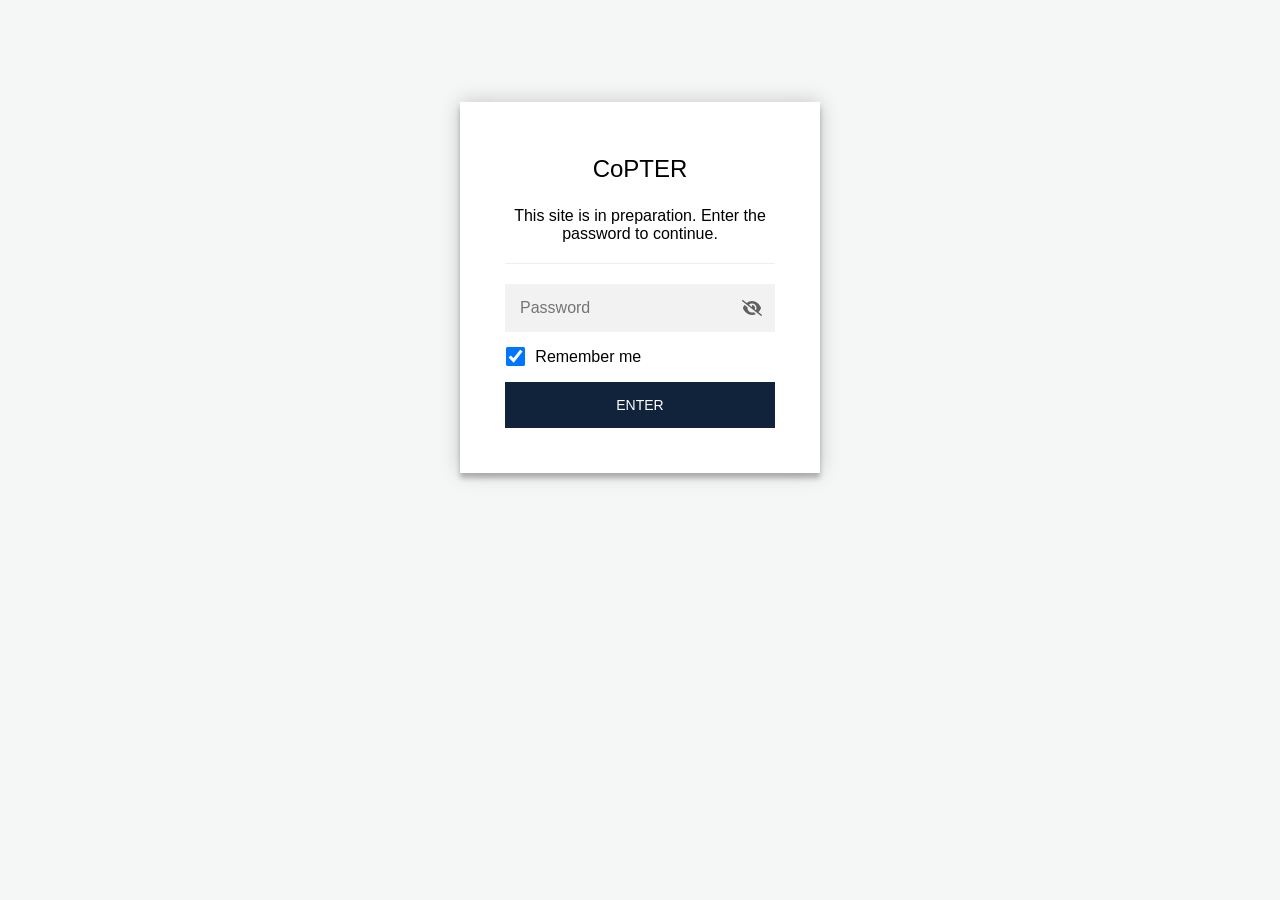
==== index.html @ 414bb89a "Publish the site CoPTER-Community/copter-site-source@cb284cc1f5ce2b8433fc381425a01245a70f9b7b" ====
<!DOCTYPE html>
<html class="staticrypt-html">
    <head>
        <meta charset="utf-8" />
        <title>CoPTER</title>
        <meta name="viewport" content="width=device-width, initial-scale=1" />

        <!-- do not cache this page -->
        <meta http-equiv="cache-control" content="max-age=0" />
        <meta http-equiv="cache-control" content="no-cache" />
        <meta http-equiv="expires" content="0" />
        <meta http-equiv="expires" content="Tue, 01 Jan 1980 1:00:00 GMT" />
        <meta http-equiv="pragma" content="no-cache" />

        <style>
            .staticrypt-hr {
                margin-top: 20px;
                margin-bottom: 20px;
                border: 0;
                border-top: 1px solid #eee;
            }

            .staticrypt-page {
                width: 360px;
                padding: 8% 0 0;
                margin: auto;
                box-sizing: border-box;
            }

            .staticrypt-form {
                position: relative;
                z-index: 1;
                background: #ffffff;
                max-width: 360px;
                margin: 0 auto 100px;
                padding: 45px;
                text-align: center;
                box-shadow: 0 0 20px 0 rgba(0, 0, 0, 0.2), 0 5px 5px 0 rgba(0, 0, 0, 0.24);
            }

            .staticrypt-form input[type="password"],
            input[type="text"] {
                background: inherit;
                border: 0;
                box-sizing: border-box; /* This ensures padding is included in the total width */
                font-size: 14px;
                outline: 0;
                padding: 15px 30px 15px 15px; /* Adjust the padding to ensure there is space for the icon */
                width: 100%;
            }

            .staticrypt-password-container {
                position: relative;
                outline: 0;
                background: #f2f2f2;
                width: 100%;
                border: 0;
                margin: 0 0 15px;
                box-sizing: border-box;
            }

            .staticrypt-toggle-password-visibility {
                cursor: pointer;
                height: 20px;
                opacity: 60%;
                padding: 13px;
                position: absolute;
                right: 0;
                top: 50%;
                transform: translateY(-50%);
                width: 20px;
            }

            .staticrypt-form .staticrypt-decrypt-button {
                text-transform: uppercase;
                outline: 0;
                background: #10233a;
                width: 100%;
                border: 0;
                padding: 15px;
                color: #ffffff;
                font-size: 14px;
                cursor: pointer;
            }

            .staticrypt-form .staticrypt-decrypt-button:hover,
            .staticrypt-form .staticrypt-decrypt-button:active,
            .staticrypt-form .staticrypt-decrypt-button:focus {
                background: #10233a;
                filter: brightness(92%);
            }

            .staticrypt-html {
                height: 100%;
            }

            .staticrypt-body {
                height: 100%;
                margin: 0;
            }

            .staticrypt-content {
                height: 100%;
                margin-bottom: 1em;
                background: #f4f7f6;
                font-family: "Arial", sans-serif;
                -webkit-font-smoothing: antialiased;
                -moz-osx-font-smoothing: grayscale;
            }

            .staticrypt-instructions {
                margin-top: -1em;
                margin-bottom: 1em;
            }

            .staticrypt-title {
                font-size: 1.5em;
            }

            label.staticrypt-remember {
                display: flex;
                align-items: center;
                margin-bottom: 1em;
            }

            .staticrypt-remember input[type="checkbox"] {
                transform: scale(1.5);
                margin-right: 1em;
            }

            .hidden {
                display: none !important;
            }

            .staticrypt-spinner-container {
                height: 100%;
                display: flex;
                align-items: center;
                justify-content: center;
            }

            .staticrypt-spinner {
                display: inline-block;
                width: 2rem;
                height: 2rem;
                vertical-align: text-bottom;
                border: 0.25em solid gray;
                border-right-color: transparent;
                border-radius: 50%;
                -webkit-animation: spinner-border 0.75s linear infinite;
                animation: spinner-border 0.75s linear infinite;
                animation-duration: 0.75s;
                animation-timing-function: linear;
                animation-delay: 0s;
                animation-iteration-count: infinite;
                animation-direction: normal;
                animation-fill-mode: none;
                animation-play-state: running;
                animation-name: spinner-border;
            }

            @keyframes spinner-border {
                100% {
                    transform: rotate(360deg);
                }
            }

            @media screen and (-webkit-min-device-pixel-ratio: 0) {
                .staticrypt-form input[type="password"],
                input[type="text"] {
                    font-size: 16px;
                }
            }
        </style>
    </head>

    <body class="staticrypt-body">
        <div id="staticrypt_loading" class="staticrypt-spinner-container">
            <div class="staticrypt-spinner"></div>
        </div>

        <div id="staticrypt_content" class="staticrypt-content hidden">
            <div class="staticrypt-page">
                <div class="staticrypt-form">
                    <div class="staticrypt-instructions">
                        <p class="staticrypt-title">CoPTER</p>
                        <p>This site is in preparation. Enter the password to continue.</p>
                    </div>

                    <hr class="staticrypt-hr" />

                    <form id="staticrypt-form" action="#" method="post">
                        <div class="staticrypt-password-container">
                            <input
                                id="staticrypt-password"
                                type="password"
                                name="password"
                                placeholder="Password"
                                autofocus
                            />

                            <img
                                class="staticrypt-toggle-password-visibility"
                                alt="Show password"
                                title="Show password"
                                src="[data-uri]"
                            />
                        </div>

                        <label id="staticrypt-remember-label" class="staticrypt-remember hidden">
                            <input id="staticrypt-remember" type="checkbox" name="remember" checked />
                            Remember me
                        </label>

                        <input type="submit" class="staticrypt-decrypt-button" value="Enter" />
                    </form>
                </div>
            </div>
        </div>

        <script>
            // these variables will be filled when generating the file - the template format is 'variable_name'
            const staticryptInitiator = ((function(){
  const exports = {};
  const cryptoEngine = ((function(){
  const exports = {};
  const { subtle } = crypto;

const IV_BITS = 16 * 8;
const HEX_BITS = 4;
const ENCRYPTION_ALGO = "AES-CBC";

/**
 * Translates between utf8 encoded hexadecimal strings
 * and Uint8Array bytes.
 */
const HexEncoder = {
    /**
     * hex string -> bytes
     * @param {string} hexString
     * @returns {Uint8Array}
     */
    parse: function (hexString) {
        if (hexString.length % 2 !== 0) throw "Invalid hexString";
        const arrayBuffer = new Uint8Array(hexString.length / 2);

        for (let i = 0; i < hexString.length; i += 2) {
            const byteValue = parseInt(hexString.substring(i, i + 2), 16);
            if (isNaN(byteValue)) {
                throw "Invalid hexString";
            }
            arrayBuffer[i / 2] = byteValue;
        }
        return arrayBuffer;
    },

    /**
     * bytes -> hex string
     * @param {Uint8Array} bytes
     * @returns {string}
     */
    stringify: function (bytes) {
        const hexBytes = [];

        for (let i = 0; i < bytes.length; ++i) {
            let byteString = bytes[i].toString(16);
            if (byteString.length < 2) {
                byteString = "0" + byteString;
            }
            hexBytes.push(byteString);
        }
        return hexBytes.join("");
    },
};

/**
 * Translates between utf8 strings and Uint8Array bytes.
 */
const UTF8Encoder = {
    parse: function (str) {
        return new TextEncoder().encode(str);
    },

    stringify: function (bytes) {
        return new TextDecoder().decode(bytes);
    },
};

/**
 * Salt and encrypt a msg with a password.
 */
async function encrypt(msg, hashedPassword) {
    // Must be 16 bytes, unpredictable, and preferably cryptographically random. However, it need not be secret.
    // https://developer.mozilla.org/en-US/docs/Web/API/SubtleCrypto/encrypt#parameters
    const iv = crypto.getRandomValues(new Uint8Array(IV_BITS / 8));

    const key = await subtle.importKey("raw", HexEncoder.parse(hashedPassword), ENCRYPTION_ALGO, false, ["encrypt"]);

    const encrypted = await subtle.encrypt(
        {
            name: ENCRYPTION_ALGO,
            iv: iv,
        },
        key,
        UTF8Encoder.parse(msg)
    );

    // iv will be 32 hex characters, we prepend it to the ciphertext for use in decryption
    return HexEncoder.stringify(iv) + HexEncoder.stringify(new Uint8Array(encrypted));
}
exports.encrypt = encrypt;

/**
 * Decrypt a salted msg using a password.
 *
 * @param {string} encryptedMsg
 * @param {string} hashedPassword
 * @returns {Promise<string>}
 */
async function decrypt(encryptedMsg, hashedPassword) {
    const ivLength = IV_BITS / HEX_BITS;
    const iv = HexEncoder.parse(encryptedMsg.substring(0, ivLength));
    const encrypted = encryptedMsg.substring(ivLength);

    const key = await subtle.importKey("raw", HexEncoder.parse(hashedPassword), ENCRYPTION_ALGO, false, ["decrypt"]);

    const outBuffer = await subtle.decrypt(
        {
            name: ENCRYPTION_ALGO,
            iv: iv,
        },
        key,
        HexEncoder.parse(encrypted)
    );

    return UTF8Encoder.stringify(new Uint8Array(outBuffer));
}
exports.decrypt = decrypt;

/**
 * Salt and hash the password so it can be stored in localStorage without opening a password reuse vulnerability.
 *
 * @param {string} password
 * @param {string} salt
 * @returns {Promise<string>}
 */
async function hashPassword(password, salt) {
    // we hash the password in multiple steps, each adding more iterations. This is because we used to allow less
    // iterations, so for backward compatibility reasons, we need to support going from that to more iterations.
    let hashedPassword = await hashLegacyRound(password, salt);

    hashedPassword = await hashSecondRound(hashedPassword, salt);

    return hashThirdRound(hashedPassword, salt);
}
exports.hashPassword = hashPassword;

/**
 * This hashes the password with 1k iterations. This is a low number, we need this function to support backwards
 * compatibility.
 *
 * @param {string} password
 * @param {string} salt
 * @returns {Promise<string>}
 */
function hashLegacyRound(password, salt) {
    return pbkdf2(password, salt, 1000, "SHA-1");
}
exports.hashLegacyRound = hashLegacyRound;

/**
 * Add a second round of iterations. This is because we used to use 1k, so for backwards compatibility with
 * remember-me/autodecrypt links, we need to support going from that to more iterations.
 *
 * @param hashedPassword
 * @param salt
 * @returns {Promise<string>}
 */
function hashSecondRound(hashedPassword, salt) {
    return pbkdf2(hashedPassword, salt, 14000, "SHA-256");
}
exports.hashSecondRound = hashSecondRound;

/**
 * Add a third round of iterations to bring total number to 600k. This is because we used to use 1k, then 15k, so for
 * backwards compatibility with remember-me/autodecrypt links, we need to support going from that to more iterations.
 *
 * @param hashedPassword
 * @param salt
 * @returns {Promise<string>}
 */
function hashThirdRound(hashedPassword, salt) {
    return pbkdf2(hashedPassword, salt, 585000, "SHA-256");
}
exports.hashThirdRound = hashThirdRound;

/**
 * Salt and hash the password so it can be stored in localStorage without opening a password reuse vulnerability.
 *
 * @param {string} password
 * @param {string} salt
 * @param {int} iterations
 * @param {string} hashAlgorithm
 * @returns {Promise<string>}
 */
async function pbkdf2(password, salt, iterations, hashAlgorithm) {
    const key = await subtle.importKey("raw", UTF8Encoder.parse(password), "PBKDF2", false, ["deriveBits"]);

    const keyBytes = await subtle.deriveBits(
        {
            name: "PBKDF2",
            hash: hashAlgorithm,
            iterations,
            salt: UTF8Encoder.parse(salt),
        },
        key,
        256
    );

    return HexEncoder.stringify(new Uint8Array(keyBytes));
}

function generateRandomSalt() {
    const bytes = crypto.getRandomValues(new Uint8Array(128 / 8));

    return HexEncoder.stringify(new Uint8Array(bytes));
}
exports.generateRandomSalt = generateRandomSalt;

async function signMessage(hashedPassword, message) {
    const key = await subtle.importKey(
        "raw",
        HexEncoder.parse(hashedPassword),
        {
            name: "HMAC",
            hash: "SHA-256",
        },
        false,
        ["sign"]
    );
    const signature = await subtle.sign("HMAC", key, UTF8Encoder.parse(message));

    return HexEncoder.stringify(new Uint8Array(signature));
}
exports.signMessage = signMessage;

function getRandomAlphanum() {
    const possibleCharacters = "abcdefghijklmnopqrstuvwxyzABCDEFGHIJKLMNOPQRSTUVWXYZ0123456789";

    let byteArray;
    let parsedInt;

    // Keep generating new random bytes until we get a value that falls
    // within a range that can be evenly divided by possibleCharacters.length
    do {
        byteArray = crypto.getRandomValues(new Uint8Array(1));
        // extract the lowest byte to get an int from 0 to 255 (probably unnecessary, since we're only generating 1 byte)
        parsedInt = byteArray[0] & 0xff;
    } while (parsedInt >= 256 - (256 % possibleCharacters.length));

    // Take the modulo of the parsed integer to get a random number between 0 and totalLength - 1
    const randomIndex = parsedInt % possibleCharacters.length;

    return possibleCharacters[randomIndex];
}

/**
 * Generate a random string of a given length.
 *
 * @param {int} length
 * @returns {string}
 */
function generateRandomString(length) {
    let randomString = "";

    for (let i = 0; i < length; i++) {
        randomString += getRandomAlphanum();
    }

    return randomString;
}
exports.generateRandomString = generateRandomString;

  return exports;
})());
const codec = ((function(){
  const exports = {};
  /**
 * Initialize the codec with the provided cryptoEngine - this return functions to encode and decode messages.
 *
 * @param cryptoEngine - the engine to use for encryption / decryption
 */
function init(cryptoEngine) {
    const exports = {};

    /**
     * Top-level function for encoding a message.
     * Includes password hashing, encryption, and signing.
     *
     * @param {string} msg
     * @param {string} password
     * @param {string} salt
     *
     * @returns {string} The encoded text
     */
    async function encode(msg, password, salt) {
        const hashedPassword = await cryptoEngine.hashPassword(password, salt);

        const encrypted = await cryptoEngine.encrypt(msg, hashedPassword);

        // we use the hashed password in the HMAC because this is effectively what will be used a password (so we can store
        // it in localStorage safely, we don't use the clear text password)
        const hmac = await cryptoEngine.signMessage(hashedPassword, encrypted);

        return hmac + encrypted;
    }
    exports.encode = encode;

    /**
     * Encode using a password that has already been hashed. This is useful to encode multiple messages in a row, that way
     * we don't need to hash the password multiple times.
     *
     * @param {string} msg
     * @param {string} hashedPassword
     *
     * @returns {string} The encoded text
     */
    async function encodeWithHashedPassword(msg, hashedPassword) {
        const encrypted = await cryptoEngine.encrypt(msg, hashedPassword);

        // we use the hashed password in the HMAC because this is effectively what will be used a password (so we can store
        // it in localStorage safely, we don't use the clear text password)
        const hmac = await cryptoEngine.signMessage(hashedPassword, encrypted);

        return hmac + encrypted;
    }
    exports.encodeWithHashedPassword = encodeWithHashedPassword;

    /**
     * Top-level function for decoding a message.
     * Includes signature check and decryption.
     *
     * @param {string} signedMsg
     * @param {string} hashedPassword
     * @param {string} salt
     * @param {int} backwardCompatibleAttempt
     * @param {string} originalPassword
     *
     * @returns {Object} {success: true, decoded: string} | {success: false, message: string}
     */
    async function decode(signedMsg, hashedPassword, salt, backwardCompatibleAttempt = 0, originalPassword = "") {
        const encryptedHMAC = signedMsg.substring(0, 64);
        const encryptedMsg = signedMsg.substring(64);
        const decryptedHMAC = await cryptoEngine.signMessage(hashedPassword, encryptedMsg);

        if (decryptedHMAC !== encryptedHMAC) {
            // we have been raising the number of iterations in the hashing algorithm multiple times, so to support the old
            // remember-me/autodecrypt links we need to try bringing the old hashes up to speed.
            originalPassword = originalPassword || hashedPassword;
            if (backwardCompatibleAttempt === 0) {
                const updatedHashedPassword = await cryptoEngine.hashThirdRound(originalPassword, salt);

                return decode(signedMsg, updatedHashedPassword, salt, backwardCompatibleAttempt + 1, originalPassword);
            }
            if (backwardCompatibleAttempt === 1) {
                let updatedHashedPassword = await cryptoEngine.hashSecondRound(originalPassword, salt);
                updatedHashedPassword = await cryptoEngine.hashThirdRound(updatedHashedPassword, salt);

                return decode(signedMsg, updatedHashedPassword, salt, backwardCompatibleAttempt + 1, originalPassword);
            }

            return { success: false, message: "Signature mismatch" };
        }

        return {
            success: true,
            decoded: await cryptoEngine.decrypt(encryptedMsg, hashedPassword),
        };
    }
    exports.decode = decode;

    return exports;
}
exports.init = init;

  return exports;
})());
const decode = codec.init(cryptoEngine).decode;

/**
 * Initialize the staticrypt module, that exposes functions callbable by the password_template.
 *
 * @param {{
 *  staticryptEncryptedMsgUniqueVariableName: string,
 *  isRememberEnabled: boolean,
 *  rememberDurationInDays: number,
 *  staticryptSaltUniqueVariableName: string,
 * }} staticryptConfig - object of data that is stored on the password_template at encryption time.
 *
 * @param {{
 *  rememberExpirationKey: string,
 *  rememberPassphraseKey: string,
 *  replaceHtmlCallback: function,
 *  clearLocalStorageCallback: function,
 * }} templateConfig - object of data that can be configured by a custom password_template.
 */
function init(staticryptConfig, templateConfig) {
    const exports = {};

    /**
     * Decrypt our encrypted page, replace the whole HTML.
     *
     * @param {string} hashedPassword
     * @returns {Promise<boolean>}
     */
    async function decryptAndReplaceHtml(hashedPassword) {
        const { staticryptEncryptedMsgUniqueVariableName, staticryptSaltUniqueVariableName } = staticryptConfig;
        const { replaceHtmlCallback } = templateConfig;

        const result = await decode(
            staticryptEncryptedMsgUniqueVariableName,
            hashedPassword,
            staticryptSaltUniqueVariableName
        );
        if (!result.success) {
            return false;
        }
        const plainHTML = result.decoded;

        // if the user configured a callback call it, otherwise just replace the whole HTML
        if (typeof replaceHtmlCallback === "function") {
            replaceHtmlCallback(plainHTML);
        } else {
            document.write(plainHTML);
            document.close();
        }

        return true;
    }

    /**
     * Attempt to decrypt the page and replace the whole HTML.
     *
     * @param {string} password
     * @param {boolean} isRememberChecked
     *
     * @returns {Promise<{isSuccessful: boolean, hashedPassword?: string}>} - we return an object, so that if we want to
     *   expose more information in the future we can do it without breaking the password_template
     */
    async function handleDecryptionOfPage(password, isRememberChecked) {
        const { staticryptSaltUniqueVariableName } = staticryptConfig;

        // decrypt and replace the whole page
        const hashedPassword = await cryptoEngine.hashPassword(password, staticryptSaltUniqueVariableName);
        return handleDecryptionOfPageFromHash(hashedPassword, isRememberChecked);
    }
    exports.handleDecryptionOfPage = handleDecryptionOfPage;

    async function handleDecryptionOfPageFromHash(hashedPassword, isRememberChecked) {
        const { isRememberEnabled, rememberDurationInDays } = staticryptConfig;
        const { rememberExpirationKey, rememberPassphraseKey } = templateConfig;

        const isDecryptionSuccessful = await decryptAndReplaceHtml(hashedPassword);

        if (!isDecryptionSuccessful) {
            return {
                isSuccessful: false,
                hashedPassword,
            };
        }

        // remember the hashedPassword and set its expiration if necessary
        if (isRememberEnabled && isRememberChecked) {
            window.localStorage.setItem(rememberPassphraseKey, hashedPassword);

            // set the expiration if the duration isn't 0 (meaning no expiration)
            if (rememberDurationInDays > 0) {
                window.localStorage.setItem(
                    rememberExpirationKey,
                    (new Date().getTime() + rememberDurationInDays * 24 * 60 * 60 * 1000).toString()
                );
            }
        }

        return {
            isSuccessful: true,
            hashedPassword,
        };
    }
    exports.handleDecryptionOfPageFromHash = handleDecryptionOfPageFromHash;

    /**
     * Clear localstorage from staticrypt related values
     */
    function clearLocalStorage() {
        const { clearLocalStorageCallback, rememberExpirationKey, rememberPassphraseKey } = templateConfig;

        if (typeof clearLocalStorageCallback === "function") {
            clearLocalStorageCallback();
        } else {
            localStorage.removeItem(rememberPassphraseKey);
            localStorage.removeItem(rememberExpirationKey);
        }
    }

    async function handleDecryptOnLoad() {
        let isSuccessful = await decryptOnLoadFromUrl();

        if (!isSuccessful) {
            isSuccessful = await decryptOnLoadFromRememberMe();
        }

        return { isSuccessful };
    }
    exports.handleDecryptOnLoad = handleDecryptOnLoad;

    /**
     * Clear storage if we are logging out
     *
     * @returns {boolean} - whether we logged out
     */
    function logoutIfNeeded() {
        const logoutKey = "staticrypt_logout";

        // handle logout through query param
        const queryParams = new URLSearchParams(window.location.search);
        if (queryParams.has(logoutKey)) {
            clearLocalStorage();
            return true;
        }

        // handle logout through URL fragment
        const hash = window.location.hash.substring(1);
        if (hash.includes(logoutKey)) {
            clearLocalStorage();
            return true;
        }

        return false;
    }

    /**
     * To be called on load: check if we want to try to decrypt and replace the HTML with the decrypted content, and
     * try to do it if needed.
     *
     * @returns {Promise<boolean>} true if we derypted and replaced the whole page, false otherwise
     */
    async function decryptOnLoadFromRememberMe() {
        const { rememberDurationInDays } = staticryptConfig;
        const { rememberExpirationKey, rememberPassphraseKey } = templateConfig;

        // if we are login out, terminate
        if (logoutIfNeeded()) {
            return false;
        }

        // if there is expiration configured, check if we're not beyond the expiration
        if (rememberDurationInDays && rememberDurationInDays > 0) {
            const expiration = localStorage.getItem(rememberExpirationKey),
                isExpired = expiration && new Date().getTime() > parseInt(expiration);

            if (isExpired) {
                clearLocalStorage();
                return false;
            }
        }

        const hashedPassword = localStorage.getItem(rememberPassphraseKey);

        if (hashedPassword) {
            // try to decrypt
            const isDecryptionSuccessful = await decryptAndReplaceHtml(hashedPassword);

            // if the decryption is unsuccessful the password might be wrong - silently clear the saved data and let
            // the user fill the password form again
            if (!isDecryptionSuccessful) {
                clearLocalStorage();
                return false;
            }

            return true;
        }

        return false;
    }

    async function decryptOnLoadFromUrl() {
        const passwordKey = "staticrypt_pwd";
        const rememberMeKey = "remember_me";

        // try to get the password from the query param (for backward compatibility - we now want to avoid this method,
        // since it sends the hashed password to the server which isn't needed)
        const queryParams = new URLSearchParams(window.location.search);
        const hashedPasswordQuery = queryParams.get(passwordKey);
        const rememberMeQuery = queryParams.get(rememberMeKey);

        const urlFragment = window.location.hash.substring(1);
        // get the password from the url fragment
        const hashedPasswordRegexMatch = urlFragment.match(new RegExp(passwordKey + "=([^&]*)"));
        const hashedPasswordFragment = hashedPasswordRegexMatch ? hashedPasswordRegexMatch[1] : null;
        const rememberMeFragment = urlFragment.includes(rememberMeKey);

        const hashedPassword = hashedPasswordFragment || hashedPasswordQuery;
        const rememberMe = rememberMeFragment || rememberMeQuery;

        if (hashedPassword) {
            return handleDecryptionOfPageFromHash(hashedPassword, rememberMe);
        }

        return false;
    }

    return exports;
}
exports.init = init;

  return exports;
})());
            const templateError = "Bad password!",
                templateToggleAltShow = "Show password",
                templateToggleAltHide = "Hide password",
                isRememberEnabled = true,
                staticryptConfig = {"staticryptEncryptedMsgUniqueVariableName":"[base64]","isRememberEnabled":true,"rememberDurationInDays":30,"staticryptSaltUniqueVariableName":"5c9e1f0a7b3d42e8a6c1d0f9b2e47a35"};

            // you can edit these values to customize some of the behavior of StatiCrypt
            const templateConfig = {
                rememberExpirationKey: "staticrypt_expiration",
                rememberPassphraseKey: "staticrypt_passphrase",
                replaceHtmlCallback: null,
                clearLocalStorageCallback: null,
            };

            // init the staticrypt engine
            const staticrypt = staticryptInitiator.init(staticryptConfig, templateConfig);

            // try to automatically decrypt on load if there is a saved password
            window.onload = async function () {
                const { isSuccessful } = await staticrypt.handleDecryptOnLoad();

                // if we didn't decrypt anything on load, show the password prompt. Otherwise the content has already been
                // replaced, no need to do anything
                if (!isSuccessful) {
                    // hide loading screen
                    document.getElementById("staticrypt_loading").classList.add("hidden");
                    document.getElementById("staticrypt_content").classList.remove("hidden");
                    document.getElementById("staticrypt-password").focus();

                    // show the remember me checkbox
                    if (isRememberEnabled) {
                        document.getElementById("staticrypt-remember-label").classList.remove("hidden");
                    }
                }
            };

            // toggle password visibility
            const toggleIcon = document.querySelector(".staticrypt-toggle-password-visibility");
            // these two icons are coming from FontAwesome
            const imgSrcEyeClosed =
                "[data-uri]";
            const imgSrcEyeOpened =
                "[data-uri]";
            toggleIcon.addEventListener("click", function () {
                const passwordInput = document.getElementById("staticrypt-password");
                if (passwordInput.type === "password") {
                    passwordInput.type = "text";
                    toggleIcon.src = imgSrcEyeOpened;
                    toggleIcon.alt = templateToggleAltHide;
                    toggleIcon.title = templateToggleAltHide;
                } else {
                    passwordInput.type = "password";
                    toggleIcon.src = imgSrcEyeClosed;
                    toggleIcon.alt = templateToggleAltShow;
                    toggleIcon.title = templateToggleAltShow;
                }
            });

            // handle password form submission
            document.getElementById("staticrypt-form").addEventListener("submit", async function (e) {
                e.preventDefault();

                const password = document.getElementById("staticrypt-password").value,
                    isRememberChecked = document.getElementById("staticrypt-remember").checked;

                const { isSuccessful } = await staticrypt.handleDecryptionOfPage(password, isRememberChecked);

                if (!isSuccessful) {
                    alert(templateError);
                }
            });
        </script>
    </body>
</html>
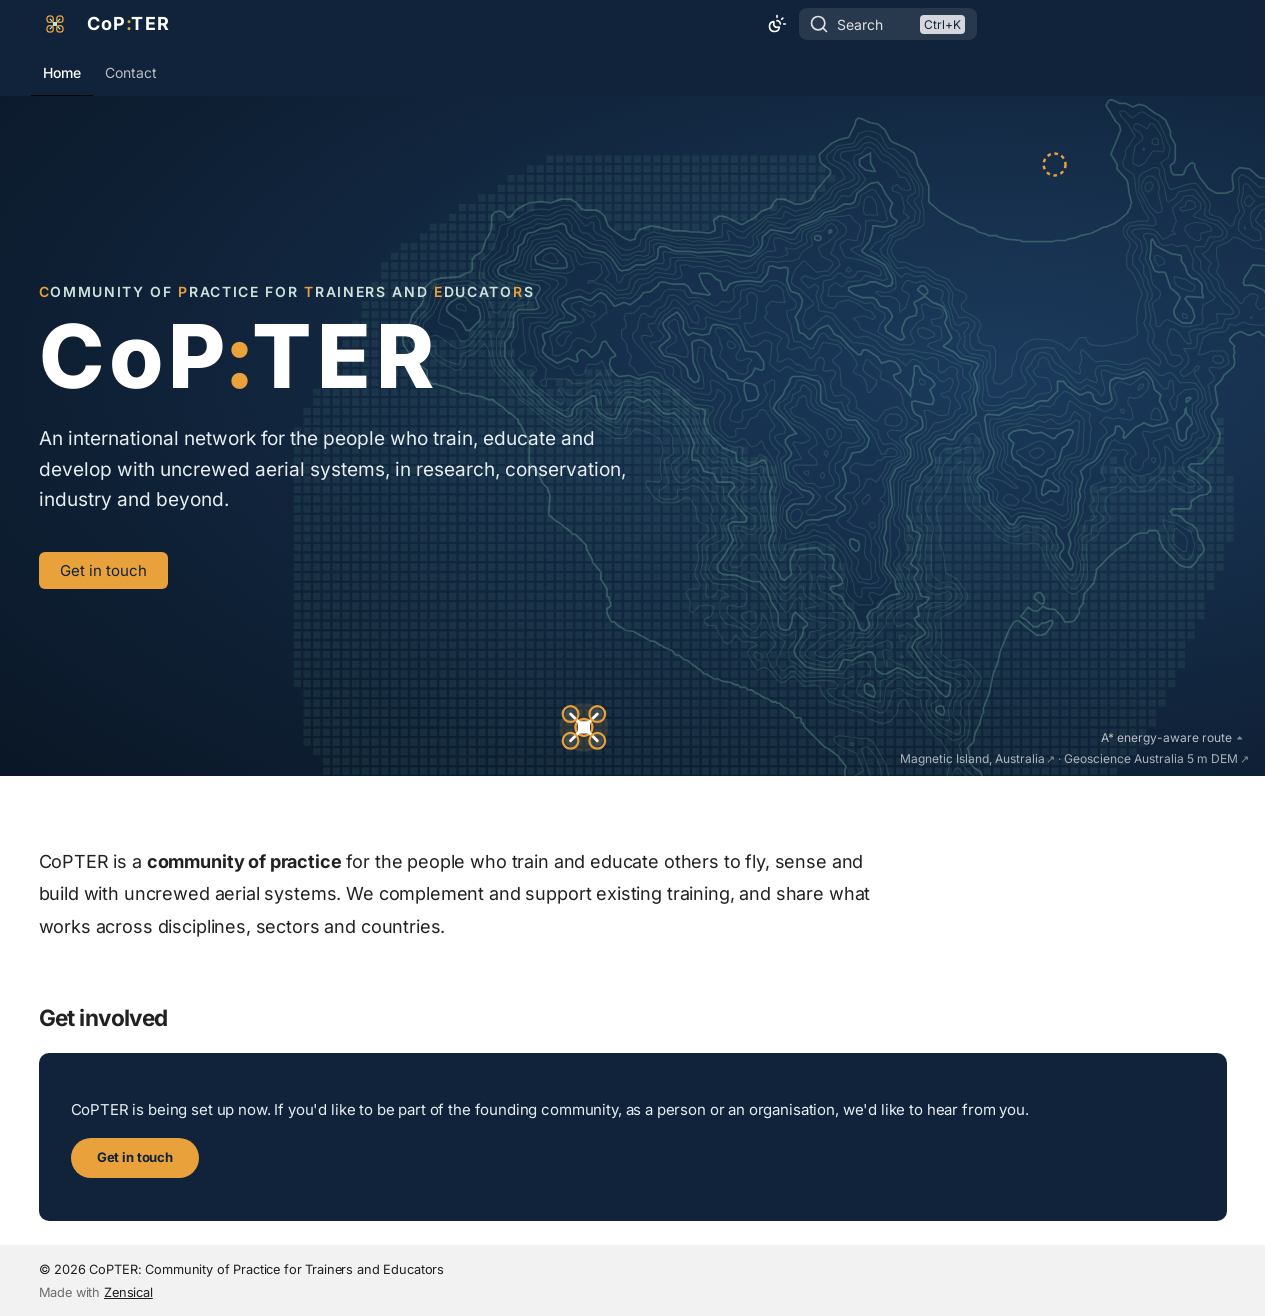
==== commit c2ded895: "Publish the site CoPTER-Community/copter-site-source@85838d6290b6d36f0bfbc77fa1979a5b2c6f02ea" ====
--- a/index.html
+++ b/index.html
@@ -1,892 +1,454 @@
-<!DOCTYPE html>
-<html class="staticrypt-html">
-    <head>
-        <meta charset="utf-8" />
-        <title>CoPTER</title>
-        <meta name="viewport" content="width=device-width, initial-scale=1" />
-
-        <!-- do not cache this page -->
-        <meta http-equiv="cache-control" content="max-age=0" />
-        <meta http-equiv="cache-control" content="no-cache" />
-        <meta http-equiv="expires" content="0" />
-        <meta http-equiv="expires" content="Tue, 01 Jan 1980 1:00:00 GMT" />
-        <meta http-equiv="pragma" content="no-cache" />
-
-        <style>
-            .staticrypt-hr {
-                margin-top: 20px;
-                margin-bottom: 20px;
-                border: 0;
-                border-top: 1px solid #eee;
-            }
-
-            .staticrypt-page {
-                width: 360px;
-                padding: 8% 0 0;
-                margin: auto;
-                box-sizing: border-box;
-            }
-
-            .staticrypt-form {
-                position: relative;
-                z-index: 1;
-                background: #ffffff;
-                max-width: 360px;
-                margin: 0 auto 100px;
-                padding: 45px;
-                text-align: center;
-                box-shadow: 0 0 20px 0 rgba(0, 0, 0, 0.2), 0 5px 5px 0 rgba(0, 0, 0, 0.24);
-            }
-
-            .staticrypt-form input[type="password"],
-            input[type="text"] {
-                background: inherit;
-                border: 0;
-                box-sizing: border-box; /* This ensures padding is included in the total width */
-                font-size: 14px;
-                outline: 0;
-                padding: 15px 30px 15px 15px; /* Adjust the padding to ensure there is space for the icon */
-                width: 100%;
-            }
-
-            .staticrypt-password-container {
-                position: relative;
-                outline: 0;
-                background: #f2f2f2;
-                width: 100%;
-                border: 0;
-                margin: 0 0 15px;
-                box-sizing: border-box;
-            }
-
-            .staticrypt-toggle-password-visibility {
-                cursor: pointer;
-                height: 20px;
-                opacity: 60%;
-                padding: 13px;
-                position: absolute;
-                right: 0;
-                top: 50%;
-                transform: translateY(-50%);
-                width: 20px;
-            }
-
-            .staticrypt-form .staticrypt-decrypt-button {
-                text-transform: uppercase;
-                outline: 0;
-                background: #10233a;
-                width: 100%;
-                border: 0;
-                padding: 15px;
-                color: #ffffff;
-                font-size: 14px;
-                cursor: pointer;
-            }
-
-            .staticrypt-form .staticrypt-decrypt-button:hover,
-            .staticrypt-form .staticrypt-decrypt-button:active,
-            .staticrypt-form .staticrypt-decrypt-button:focus {
-                background: #10233a;
-                filter: brightness(92%);
-            }
-
-            .staticrypt-html {
-                height: 100%;
-            }
-
-            .staticrypt-body {
-                height: 100%;
-                margin: 0;
-            }
-
-            .staticrypt-content {
-                height: 100%;
-                margin-bottom: 1em;
-                background: #f4f7f6;
-                font-family: "Arial", sans-serif;
-                -webkit-font-smoothing: antialiased;
-                -moz-osx-font-smoothing: grayscale;
-            }
-
-            .staticrypt-instructions {
-                margin-top: -1em;
-                margin-bottom: 1em;
-            }
-
-            .staticrypt-title {
-                font-size: 1.5em;
-            }
-
-            label.staticrypt-remember {
-                display: flex;
-                align-items: center;
-                margin-bottom: 1em;
-            }
-
-            .staticrypt-remember input[type="checkbox"] {
-                transform: scale(1.5);
-                margin-right: 1em;
-            }
-
-            .hidden {
-                display: none !important;
-            }
-
-            .staticrypt-spinner-container {
-                height: 100%;
-                display: flex;
-                align-items: center;
-                justify-content: center;
-            }
-
-            .staticrypt-spinner {
-                display: inline-block;
-                width: 2rem;
-                height: 2rem;
-                vertical-align: text-bottom;
-                border: 0.25em solid gray;
-                border-right-color: transparent;
-                border-radius: 50%;
-                -webkit-animation: spinner-border 0.75s linear infinite;
-                animation: spinner-border 0.75s linear infinite;
-                animation-duration: 0.75s;
-                animation-timing-function: linear;
-                animation-delay: 0s;
-                animation-iteration-count: infinite;
-                animation-direction: normal;
-                animation-fill-mode: none;
-                animation-play-state: running;
-                animation-name: spinner-border;
-            }
-
-            @keyframes spinner-border {
-                100% {
-                    transform: rotate(360deg);
-                }
-            }
-
-            @media screen and (-webkit-min-device-pixel-ratio: 0) {
-                .staticrypt-form input[type="password"],
-                input[type="text"] {
-                    font-size: 16px;
-                }
-            }
-        </style>
-    </head>
-
-    <body class="staticrypt-body">
-        <div id="staticrypt_loading" class="staticrypt-spinner-container">
-            <div class="staticrypt-spinner"></div>
+
+<!doctype html>
+<html lang="en" class="no-js">
+  <head>
+    
+      <meta charset="utf-8">
+      <meta name="viewport" content="width=device-width,initial-scale=1">
+      
+        <meta name="description" content="CoPTER is an international community of practice for educators and trainers working with uncrewed aerial systems.">
+      
+      
+      
+        <link rel="canonical" href="https://copter.community/">
+      
+      
+      
+      
+        
+      
+      
+      <link rel="icon" href="./assets/images/copter-mark.svg">
+      <meta name="generator" content="zensical-0.0.68">
+    
+    
+      
+        <title>Home - CoPTER</title>
+      
+    
+    
+      
+        
+      
+      <link rel="stylesheet" href="./assets/stylesheets/modern/main.595f2bf5.min.css">
+      
+        
+          
+        
+        <link rel="stylesheet" href="./assets/stylesheets/modern/palette.b27955a4.min.css">
+      
+      
+
+
+    
+    
+      
+    
+    
+      
+    
+    
+      <link rel="stylesheet" href="./assets/stylesheets/copter.css">
+    
+    <script>__md_scope=new URL(".",location),__md_scope.pathname.endsWith("/")||(__md_scope=new URL(__md_scope.pathname+"/",location)),__md_hash=e=>[...e].reduce(((e,t)=>(e<<5)-e+t.charCodeAt(0)),0),__md_get=(e,t=localStorage,_=__md_scope)=>JSON.parse(t.getItem(_.pathname+"."+e)),__md_set=(e,t,_=localStorage,a=__md_scope)=>{try{_.setItem(a.pathname+"."+e,JSON.stringify(t))}catch(e){}},document.documentElement.setAttribute("data-platform",navigator.platform)</script>
+    
+      
+  
+
+
+  
+  <script data-goatcounter="https://copter-community.goatcounter.com/count" async src="//gc.zgo.at/count.js"></script>
+
+  
+    <script>"undefined"!=typeof __md_analytics&&__md_analytics()</script>
+  
+
+    
+    
+  <link rel="preload" href="./assets/fonts/inter-latin-wght-normal.woff2" as="font" type="font/woff2" crossorigin>
+
+  </head>
+  
+  
+    
+    
+      
+    
+    
+    
+    
+    <body dir="ltr" data-md-color-scheme="default" data-md-color-primary="indigo" data-md-color-accent="indigo">
+  
+    
+    <input class="md-toggle" data-md-toggle="drawer" type="checkbox" id="__drawer" autocomplete="off">
+    <input class="md-toggle" data-md-toggle="search" type="checkbox" id="__search" autocomplete="off">
+    <label class="md-overlay" for="__drawer" aria-hidden="true"></label>
+    <div data-md-component="skip">
+      <a href="#__skip" class="md-skip">
+        Skip to content
+      </a>
+    </div>
+    <div data-md-component="announce">
+      
+    </div>
+    
+    
+      
+
+<header class="md-header" data-md-component="header">
+  <nav class="md-header__inner md-grid" aria-label="Header">
+    <a href="" title="CoPTER" class="md-header__button md-logo" aria-label="CoPTER" data-md-component="logo">
+      
+  <img src="./assets/images/copter-mark.svg" alt="CoPTER">
+
+    </a>
+    <label class="md-header__button md-icon" for="__drawer" aria-label="Navigation">
+      
+      <svg xmlns="http://www.w3.org/2000/svg" fill="none" stroke="currentColor" stroke-linecap="round" stroke-linejoin="round" stroke-width="2" class="lucide lucide-menu" viewBox="0 0 24 24"><path d="M4 5h16M4 12h16M4 19h16"/></svg>
+    </label>
+    <div class="md-header__title" data-md-component="header-title">
+      <div class="md-header__ellipsis">
+        <div class="md-header__topic">
+          <span class="md-ellipsis"><a class="cp-header__home" href="">CoP<span class="cp-wm__colon" aria-hidden="true">:</span>TER</a>
+          </span>
         </div>
-
-        <div id="staticrypt_content" class="staticrypt-content hidden">
-            <div class="staticrypt-page">
-                <div class="staticrypt-form">
-                    <div class="staticrypt-instructions">
-                        <p class="staticrypt-title">CoPTER</p>
-                        <p>This site is in preparation. Enter the password to continue.</p>
-                    </div>
-
-                    <hr class="staticrypt-hr" />
-
-                    <form id="staticrypt-form" action="#" method="post">
-                        <div class="staticrypt-password-container">
-                            <input
-                                id="staticrypt-password"
-                                type="password"
-                                name="password"
-                                placeholder="Password"
-                                autofocus
-                            />
-
-                            <img
-                                class="staticrypt-toggle-password-visibility"
-                                alt="Show password"
-                                title="Show password"
-                                src="[data-uri]"
-                            />
-                        </div>
-
-                        <label id="staticrypt-remember-label" class="staticrypt-remember hidden">
-                            <input id="staticrypt-remember" type="checkbox" name="remember" checked />
-                            Remember me
-                        </label>
-
-                        <input type="submit" class="staticrypt-decrypt-button" value="Enter" />
-                    </form>
+        <div class="md-header__topic" data-md-component="header-topic">
+          <span class="md-ellipsis">
+            
+              Home
+            
+          </span>
+        </div>
+      </div>
+    </div>
+    
+      
+        <form class="md-header__option" data-md-component="palette">
+  
+    
+    
+    
+    <input class="md-option" data-md-color-media="(prefers-color-scheme)" data-md-color-scheme="default" data-md-color-primary="indigo" data-md-color-accent="indigo"  aria-label="Switch to light mode"  type="radio" name="__palette" id="__palette_0">
+    
+      <label class="md-header__button md-icon" title="Switch to light mode" for="__palette_1" hidden>
+        <svg xmlns="http://www.w3.org/2000/svg" fill="none" stroke="currentColor" stroke-linecap="round" stroke-linejoin="round" stroke-width="2" class="lucide lucide-sun-moon" viewBox="0 0 24 24"><path d="M12 2v2M14.837 16.385a6 6 0 1 1-7.223-7.222c.624-.147.97.66.715 1.248a4 4 0 0 0 5.26 5.259c.589-.255 1.396.09 1.248.715M16 12a4 4 0 0 0-4-4M19 5l-1.256 1.256M20 12h2"/></svg>
+      </label>
+    
+  
+    
+    
+    
+    <input class="md-option" data-md-color-media="(prefers-color-scheme: light)" data-md-color-scheme="default" data-md-color-primary="custom" data-md-color-accent="custom"  aria-label="Switch to dark mode"  type="radio" name="__palette" id="__palette_1">
+    
+      <label class="md-header__button md-icon" title="Switch to dark mode" for="__palette_2" hidden>
+        <svg xmlns="http://www.w3.org/2000/svg" fill="none" stroke="currentColor" stroke-linecap="round" stroke-linejoin="round" stroke-width="2" class="lucide lucide-sun" viewBox="0 0 24 24"><circle cx="12" cy="12" r="4"/><path d="M12 2v2M12 20v2M4.93 4.93l1.41 1.41M17.66 17.66l1.41 1.41M2 12h2M20 12h2M6.34 17.66l-1.41 1.41M19.07 4.93l-1.41 1.41"/></svg>
+      </label>
+    
+  
+    
+    
+    
+    <input class="md-option" data-md-color-media="(prefers-color-scheme: dark)" data-md-color-scheme="slate" data-md-color-primary="custom" data-md-color-accent="custom"  aria-label="Switch to system preference"  type="radio" name="__palette" id="__palette_2">
+    
+      <label class="md-header__button md-icon" title="Switch to system preference" for="__palette_0" hidden>
+        <svg xmlns="http://www.w3.org/2000/svg" fill="none" stroke="currentColor" stroke-linecap="round" stroke-linejoin="round" stroke-width="2" class="lucide lucide-moon" viewBox="0 0 24 24"><path d="M20.985 12.486a9 9 0 1 1-9.473-9.472c.405-.022.617.46.402.803a6 6 0 0 0 8.268 8.268c.344-.215.825-.004.803.401"/></svg>
+      </label>
+    
+  
+</form>
+      
+    
+    
+      <script>var palette=__md_get("__palette");if(palette&&palette.color){if("(prefers-color-scheme)"===palette.color.media){var media=matchMedia("(prefers-color-scheme: light)"),input=document.querySelector(media.matches?"[data-md-color-media='(prefers-color-scheme: light)']":"[data-md-color-media='(prefers-color-scheme: dark)']");palette.color.media=input.getAttribute("data-md-color-media"),palette.color.scheme=input.getAttribute("data-md-color-scheme"),palette.color.primary=input.getAttribute("data-md-color-primary"),palette.color.accent=input.getAttribute("data-md-color-accent")}for(var[key,value]of Object.entries(palette.color))document.body.setAttribute("data-md-color-"+key,value)}</script>
+    
+    
+    
+      
+      
+        <label class="md-header__button md-icon" for="__search" aria-label="Search">
+          
+          <svg xmlns="http://www.w3.org/2000/svg" fill="none" stroke="currentColor" stroke-linecap="round" stroke-linejoin="round" stroke-width="2" class="lucide lucide-search" viewBox="0 0 24 24"><path d="m21 21-4.34-4.34"/><circle cx="11" cy="11" r="8"/></svg>
+        </label>
+        <div class="md-search" data-md-component="search" role="dialog" aria-label="Search">
+  <button type="button" class="md-search__button">
+    Search
+  </button>
+</div>
+      
+    
+    <div class="md-header__source">
+      
+    </div>
+  </nav>
+  
+</header>
+    
+    <div class="md-container" data-md-component="container">
+      
+      
+  
+        
+          
+            
+
+<nav class="md-tabs" aria-label="Tabs" data-md-component="tabs">
+  <div class="md-grid">
+    <ul class="md-tabs__list">
+      
+        
+          <li class="md-tabs__item md-tabs__item--active">
+            <a href="" class="md-tabs__link">Home</a>
+          </li>
+        
+          <li class="md-tabs__item">
+            <a href="./contact/" class="md-tabs__link">Contact</a>
+          </li>
+        
+      
+    </ul>
+  </div>
+</nav>
+          
+        
+      
+  <section class="cp-hero" aria-labelledby="cp-hero-title">
+    <svg class="cp-hero__art" viewBox="0 0 1200 560" preserveAspectRatio="xMidYMid slice" aria-hidden="true" focusable="false">
+  <defs>
+    <pattern id="cp-grid" width="40" height="40" patternUnits="userSpaceOnUse">
+      <path d="M40 0H0V40" class="cp-gridline"/>
+    </pattern>
+  </defs>
+  <rect width="1200" height="560" fill="url(#cp-grid)"/>
+  <g class="cp-contours"><path class="cp-contour cp-contour--major" d="M96-40l-9 30-10 24-11 18-15 18-19 16-18 11-24 12-30 12M841-40l1 18 7 18 8 12 13 12 20 11 24 7 24 4 24 1 24-1 24-4 21-6 15-7 16-11 12-12 31-42M1244 11l-10 15-12 12-42 30-14 12-12 18-3 12-1 12 2 12 4 12 6 12 10 14 12 11 12 9 37 20 7 6 4 8M1244 282l-4 56 1 24 3 15M-40 379l66-16 36-13 23-12 19-12 15-12 19-18 13-18 5-12 0-6-3-12-8-18-5-16-1-14 2-18 5-14 10-16 14-12 12-6 12-3 12 0 12 5 6 6 5 10 2 12 0 42 3 12 4 6 15 6 19 1 24-1 54-8 48-13 18-7 18-10 20-16 19-24 15-26 40-82 11-18 14-18 13-14 18-13 18-11 23-10M975 602l-32-30-36-48-17-17-12-7-14-6-16-3-18-2-18 2-18 4-18 6-24 11-24 18-44 48-28 24M740 116l30-4 42 0 54 5 42 6 30 7 24 8 24 12 18 14 18 19 19 29 15 30 12 36 5 30 1 30-5 24-5 12-6 9-12 11-12 4-12 2-132-1-126 13-18 0-18-3-18-7-12-8-12-14-6-12-3-12-3-18-1-36 5-120 6-24 11-18 9-9 12-7 24-8M310 368l28-4 18 1 12 3 12 4 12 6 9 8 9 10 8 14 5 12 4 24-4 24-4 12-9 14-8 10-14 12-26 17-36 16-36 10-36 6-36 2-30-5-19-10-7-6-8-12-4-12-1-12 2-12 6-18 6-12 12-18 13-15 16-15 32-23 36-19 38-12M1113 602l-10-36-3-30 1-12 3-12 8-12 6-4 12-3 12 0 30 8 42 18 30 19M832 176l34-1 30 5 24 8 24 16 18 20 7 12 4 12 2 12 1 12-5 18-11 18-14 12-20 10-24 9-48 13-42 8-30 1-24-5-10-6-8-7-7-11-4-12-1-18 1-18 5-18 6-18 9-18 7-12 20-20 24-14 18-5 14-3"/><path class="cp-contour" d="M33 602l-5-18-4-24-1-24 2-18 4-18 7-18 10-18 9-12 16-18 26-24 31-25 42-31 60-37 36-18 30-11 48-14 48-9 36-2 18 2 12 3 9 4 8 6 9 12 34 77 12 20 12 14 12 9 12 5 12 0 12-7 6-8 6-14 5-24 3-30-2-30-6-20-12-19-12-13-30-24-10-14-5-12-1-18 1-18 4-18 10-30 15-30 16-25 21-23 23-18 28-16 30-11 24-5 30-1 24 7 18 10 46 34 20 10 21 8 45 11 78 10 30 6 24 8 18 11 12 12 10 14 38 65 42 61 11 18 8 18 6 18 11 66 7 24 6 12 11 16 24 23M1033 602l-23-35-30-41-18-22-18-17-18-12-24-11-24-6-30-2-30 2-39 6-63 16-36 12-15 8-15 11-37 37-29 23-30 18-30 13M98 602l-15-18-7-18-3-24 3-24 7-24 12-24 12-18 21-24 26-24 34-27 30-19 36-20 36-15 30-9 30-6 30-3 24 3 24 9 18 14 15 19 20 36 21 54 9 36 1 12-2 12-8 18-9 12-15 12-20 12-25 12-35 13-42 12-42 11M1064 602l-36-71-23-37-13-15-12-11-15-10-15-8-36-11-24-4-24-1-36 2-90 11-36 0-18-3-11-4-10-6-9-9-9-15-6-24-3-24-1-66-5-33-9-27-28-54-4-12-2-18 1-12 4-18 11-24 19-24 20-16 18-10 24-8 18-2 24 1 24 7 44 16 39 12 37 8 78 14 30 7 24 8 24 14 22 21 18 24 58 102 11 24 6 18 17 78 7 18 7 12 14 18 12 12 16 12 28 19M338 338l30-1 18 3 12 4 12 7 12 9 12 13 8 13 9 18 6 18 4 18 1 18-3 18-4 12-6 12-9 12-24 21-37 21-47 18-54 14-48 7-42 0-30-5-12-5-12-8-12-14-6-13-2-12 0-18 3-18 7-18 15-24 14-18 17-18 24-20 24-17 24-14 24-12 24-10 24-7 24-4M1089 602l-16-42-21-65-9-19-8-12-12-12-25-15-24-9-24-6-30-5-24-1-42 1-90 10-36 0-18-4-12-4-12-7-8-8-11-18-5-12-3-18-2-24-2-78-4-30-11-48-1-18 2-18 7-18 14-18 12-9 18-8 18-4 24-1 30 3 132 19 42 8 42 13 30 18 23 21 18 24 21 36 19 42 11 30 6 24 11 84 4 12 6 12 15 18 14 12 27 18 59 35M779 134l27-3 30-1 36 2 30 5 30 7 21 8 21 12 16 12 17 18 15 23 12 25 7 24 4 24-1 24-5 18-11 18-6 6-12 9-12 5-18 5-24 3-78 8-84 11-24 2-24-2-18-5-18-12-10-12-6-12-5-18-2-18 0-24 3-30 7-42 5-24 10-24 8-12 8-8 12-8 12-6 27-8M319 392l19 0 22 6 14 9 12 15 6 18 0 18-6 18-13 18-17 15-24 14-24 10-24 7-24 3-24 0-24-5-13-8-6-6-6-12-1-18 6-18 15-24 25-24 28-18 30-12 29-6M1140 602l-6-24 1-18 7-15 6-6 7-3 11-2 12 1 24 7 24 14 18 17M826 146l46 1 24 3 24 6 18 7 18 9 15 10 15 15 12 15 10 18 7 18 5 24 0 18-3 18-9 18-10 11-12 9-12 6-30 9-114 20-36 4-24 1-24-4-18-8-12-11-8-13-4-12-3-18 0-18 2-24 6-30 7-25 9-23 9-14 9-10 21-15 30-10 32-5M289 428l19-4 12 1 12 3 9 6 5 6 5 12-2 12-5 12-11 12-7 6-12 7-18 7-16 4-14 1-12-1-12-5-8-7-4-12 2-12 4-9 6-9 13-12 17-11 17-7M1187 602l-2-6 3-6 2-2 6 0 6 2 5 6 2 6M811 164l19-3 24-1 24 2 18 3 18 5 18 7 18 10 12 10 12 12 10 15 8 18 5 18 1 18-4 18-5 12-9 12-18 14-30 12-39 10-69 14-30 3-24 0-21-5-15-9-8-9-7-12-5-24 0-18 3-18 5-22 7-20 15-30 16-18 22-14 29-10M822 194l26-4 24 1 24 5 24 12 18 16 11 18 4 18-2 18-7 14-12 13-18 12-24 11-36 11-36 8-24 1-24-4-11-6-6-6-4-6-5-12-1-12 0-12 6-24 11-24 16-22 18-14 12-6 16-6M821 212l21-5 18 0 24 4 16 7 15 12 9 12 4 12-1 18-6 12-10 12-18 12-15 8-29 10-25 6-18 1-18-1-14-6-10-12-5-18 2-18 9-22 14-20 16-13 21-11M830 230l12-3 18 1 12 2 11 6 7 6 7 12 1 6-2 12-6 10-8 8-22 14-18 6-15 4-15 1-12-2-12-6-6-10-1-13 3-12 6-12 10-12 12-10 18-8"/></g>
+  <path id="cp-route" class="cp-route-ghost" d="M560,520 L640,110 L1110,110 L1110,162 L640,162 L640,214 L1110,214 L1110,266 L640,266 L640,318 L1110,318 L1110,370 L640,370 L640,422 L1110,422 L560,520"/>
+  <path class="cp-route" d="M560,520 L640,110 L1110,110 L1110,162 L640,162 L640,214 L1110,214 L1110,266 L640,266 L640,318 L1110,318 L1110,370 L640,370 L640,422 L1110,422 L560,520" pathLength="1" stroke-dasharray="1" stroke-dashoffset="1">
+    <animate attributeName="stroke-dashoffset" values="1;0" dur="26.0s" begin="cp_fly.begin" fill="freeze"/>
+    <animate attributeName="opacity" values="1;0" dur="0.6s" begin="cp_fly.end-0.3s" fill="freeze"/>
+    <set attributeName="opacity" to="1" begin="cp_fly.begin"/>
+  </path>
+  <g class="cp-frames"><rect class="cp-frame" x="610.0" y="88.0" width="60" height="44" rx="2" opacity="0"><animate attributeName="opacity" values="0;0.9;0.28" keyTimes="0;0.08;1" dur="2.4s" begin="cp_fly.begin+2.37s" fill="freeze"/><animate attributeName="opacity" to="0" dur="0.6s" begin="cp_fly.end-0.3s" fill="freeze"/></rect><rect class="cp-frame" x="688.3" y="88.0" width="60" height="44" rx="2" opacity="0"><animate attributeName="opacity" values="0;0.9;0.28" keyTimes="0;0.08;1" dur="2.4s" begin="cp_fly.begin+2.82s" fill="freeze"/><animate attributeName="opacity" to="0" dur="0.6s" begin="cp_fly.end-0.3s" fill="freeze"/></rect><rect class="cp-frame" x="766.7" y="88.0" width="60" height="44" rx="2" opacity="0"><animate attributeName="opacity" values="0;0.9;0.28" keyTimes="0;0.08;1" dur="2.4s" begin="cp_fly.begin+3.26s" fill="freeze"/><animate attributeName="opacity" to="0" dur="0.6s" begin="cp_fly.end-0.3s" fill="freeze"/></rect><rect class="cp-frame" x="845.0" y="88.0" width="60" height="44" rx="2" opacity="0"><animate attributeName="opacity" values="0;0.9;0.28" keyTimes="0;0.08;1" dur="2.4s" begin="cp_fly.begin+3.71s" fill="freeze"/><animate attributeName="opacity" to="0" dur="0.6s" begin="cp_fly.end-0.3s" fill="freeze"/></rect><rect class="cp-frame" x="923.3" y="88.0" width="60" height="44" rx="2" opacity="0"><animate attributeName="opacity" values="0;0.9;0.28" keyTimes="0;0.08;1" dur="2.4s" begin="cp_fly.begin+4.15s" fill="freeze"/><animate attributeName="opacity" to="0" dur="0.6s" begin="cp_fly.end-0.3s" fill="freeze"/></rect><rect class="cp-frame" x="1001.7" y="88.0" width="60" height="44" rx="2" opacity="0"><animate attributeName="opacity" values="0;0.9;0.28" keyTimes="0;0.08;1" dur="2.4s" begin="cp_fly.begin+4.60s" fill="freeze"/><animate attributeName="opacity" to="0" dur="0.6s" begin="cp_fly.end-0.3s" fill="freeze"/></rect><rect class="cp-frame" x="1080.0" y="88.0" width="60" height="44" rx="2" opacity="0"><animate attributeName="opacity" values="0;0.9;0.28" keyTimes="0;0.08;1" dur="2.4s" begin="cp_fly.begin+5.04s" fill="freeze"/><animate attributeName="opacity" to="0" dur="0.6s" begin="cp_fly.end-0.3s" fill="freeze"/></rect><rect class="cp-frame" x="1080.0" y="140.0" width="60" height="44" rx="2" opacity="0"><animate attributeName="opacity" values="0;0.9;0.28" keyTimes="0;0.08;1" dur="2.4s" begin="cp_fly.begin+5.34s" fill="freeze"/><animate attributeName="opacity" to="0" dur="0.6s" begin="cp_fly.end-0.3s" fill="freeze"/></rect><rect class="cp-frame" x="1001.7" y="140.0" width="60" height="44" rx="2" opacity="0"><animate attributeName="opacity" values="0;0.9;0.28" keyTimes="0;0.08;1" dur="2.4s" begin="cp_fly.begin+5.78s" fill="freeze"/><animate attributeName="opacity" to="0" dur="0.6s" begin="cp_fly.end-0.3s" fill="freeze"/></rect><rect class="cp-frame" x="923.3" y="140.0" width="60" height="44" rx="2" opacity="0"><animate attributeName="opacity" values="0;0.9;0.28" keyTimes="0;0.08;1" dur="2.4s" begin="cp_fly.begin+6.23s" fill="freeze"/><animate attributeName="opacity" to="0" dur="0.6s" begin="cp_fly.end-0.3s" fill="freeze"/></rect><rect class="cp-frame" x="845.0" y="140.0" width="60" height="44" rx="2" opacity="0"><animate attributeName="opacity" values="0;0.9;0.28" keyTimes="0;0.08;1" dur="2.4s" begin="cp_fly.begin+6.67s" fill="freeze"/><animate attributeName="opacity" to="0" dur="0.6s" begin="cp_fly.end-0.3s" fill="freeze"/></rect><rect class="cp-frame" x="766.7" y="140.0" width="60" height="44" rx="2" opacity="0"><animate attributeName="opacity" values="0;0.9;0.28" keyTimes="0;0.08;1" dur="2.4s" begin="cp_fly.begin+7.12s" fill="freeze"/><animate attributeName="opacity" to="0" dur="0.6s" begin="cp_fly.end-0.3s" fill="freeze"/></rect><rect class="cp-frame" x="688.3" y="140.0" width="60" height="44" rx="2" opacity="0"><animate attributeName="opacity" values="0;0.9;0.28" keyTimes="0;0.08;1" dur="2.4s" begin="cp_fly.begin+7.56s" fill="freeze"/><animate attributeName="opacity" to="0" dur="0.6s" begin="cp_fly.end-0.3s" fill="freeze"/></rect><rect class="cp-frame" x="610.0" y="140.0" width="60" height="44" rx="2" opacity="0"><animate attributeName="opacity" values="0;0.9;0.28" keyTimes="0;0.08;1" dur="2.4s" begin="cp_fly.begin+8.01s" fill="freeze"/><animate attributeName="opacity" to="0" dur="0.6s" begin="cp_fly.end-0.3s" fill="freeze"/></rect><rect class="cp-frame" x="610.0" y="192.0" width="60" height="44" rx="2" opacity="0"><animate attributeName="opacity" values="0;0.9;0.28" keyTimes="0;0.08;1" dur="2.4s" begin="cp_fly.begin+8.30s" fill="freeze"/><animate attributeName="opacity" to="0" dur="0.6s" begin="cp_fly.end-0.3s" fill="freeze"/></rect><rect class="cp-frame" x="688.3" y="192.0" width="60" height="44" rx="2" opacity="0"><animate attributeName="opacity" values="0;0.9;0.28" keyTimes="0;0.08;1" dur="2.4s" begin="cp_fly.begin+8.75s" fill="freeze"/><animate attributeName="opacity" to="0" dur="0.6s" begin="cp_fly.end-0.3s" fill="freeze"/></rect><rect class="cp-frame" x="766.7" y="192.0" width="60" height="44" rx="2" opacity="0"><animate attributeName="opacity" values="0;0.9;0.28" keyTimes="0;0.08;1" dur="2.4s" begin="cp_fly.begin+9.19s" fill="freeze"/><animate attributeName="opacity" to="0" dur="0.6s" begin="cp_fly.end-0.3s" fill="freeze"/></rect><rect class="cp-frame" x="845.0" y="192.0" width="60" height="44" rx="2" opacity="0"><animate attributeName="opacity" values="0;0.9;0.28" keyTimes="0;0.08;1" dur="2.4s" begin="cp_fly.begin+9.64s" fill="freeze"/><animate attributeName="opacity" to="0" dur="0.6s" begin="cp_fly.end-0.3s" fill="freeze"/></rect><rect class="cp-frame" x="923.3" y="192.0" width="60" height="44" rx="2" opacity="0"><animate attributeName="opacity" values="0;0.9;0.28" keyTimes="0;0.08;1" dur="2.4s" begin="cp_fly.begin+10.08s" fill="freeze"/><animate attributeName="opacity" to="0" dur="0.6s" begin="cp_fly.end-0.3s" fill="freeze"/></rect><rect class="cp-frame" x="1001.7" y="192.0" width="60" height="44" rx="2" opacity="0"><animate attributeName="opacity" values="0;0.9;0.28" keyTimes="0;0.08;1" dur="2.4s" begin="cp_fly.begin+10.53s" fill="freeze"/><animate attributeName="opacity" to="0" dur="0.6s" begin="cp_fly.end-0.3s" fill="freeze"/></rect><rect class="cp-frame" x="1080.0" y="192.0" width="60" height="44" rx="2" opacity="0"><animate attributeName="opacity" values="0;0.9;0.28" keyTimes="0;0.08;1" dur="2.4s" begin="cp_fly.begin+10.97s" fill="freeze"/><animate attributeName="opacity" to="0" dur="0.6s" begin="cp_fly.end-0.3s" fill="freeze"/></rect><rect class="cp-frame" x="1080.0" y="244.0" width="60" height="44" rx="2" opacity="0"><animate attributeName="opacity" values="0;0.9;0.28" keyTimes="0;0.08;1" dur="2.4s" begin="cp_fly.begin+11.27s" fill="freeze"/><animate attributeName="opacity" to="0" dur="0.6s" begin="cp_fly.end-0.3s" fill="freeze"/></rect><rect class="cp-frame" x="1001.7" y="244.0" width="60" height="44" rx="2" opacity="0"><animate attributeName="opacity" values="0;0.9;0.28" keyTimes="0;0.08;1" dur="2.4s" begin="cp_fly.begin+11.71s" fill="freeze"/><animate attributeName="opacity" to="0" dur="0.6s" begin="cp_fly.end-0.3s" fill="freeze"/></rect><rect class="cp-frame" x="923.3" y="244.0" width="60" height="44" rx="2" opacity="0"><animate attributeName="opacity" values="0;0.9;0.28" keyTimes="0;0.08;1" dur="2.4s" begin="cp_fly.begin+12.15s" fill="freeze"/><animate attributeName="opacity" to="0" dur="0.6s" begin="cp_fly.end-0.3s" fill="freeze"/></rect><rect class="cp-frame" x="845.0" y="244.0" width="60" height="44" rx="2" opacity="0"><animate attributeName="opacity" values="0;0.9;0.28" keyTimes="0;0.08;1" dur="2.4s" begin="cp_fly.begin+12.60s" fill="freeze"/><animate attributeName="opacity" to="0" dur="0.6s" begin="cp_fly.end-0.3s" fill="freeze"/></rect><rect class="cp-frame" x="766.7" y="244.0" width="60" height="44" rx="2" opacity="0"><animate attributeName="opacity" values="0;0.9;0.28" keyTimes="0;0.08;1" dur="2.4s" begin="cp_fly.begin+13.04s" fill="freeze"/><animate attributeName="opacity" to="0" dur="0.6s" begin="cp_fly.end-0.3s" fill="freeze"/></rect><rect class="cp-frame" x="688.3" y="244.0" width="60" height="44" rx="2" opacity="0"><animate attributeName="opacity" values="0;0.9;0.28" keyTimes="0;0.08;1" dur="2.4s" begin="cp_fly.begin+13.49s" fill="freeze"/><animate attributeName="opacity" to="0" dur="0.6s" begin="cp_fly.end-0.3s" fill="freeze"/></rect><rect class="cp-frame" x="610.0" y="244.0" width="60" height="44" rx="2" opacity="0"><animate attributeName="opacity" values="0;0.9;0.28" keyTimes="0;0.08;1" dur="2.4s" begin="cp_fly.begin+13.93s" fill="freeze"/><animate attributeName="opacity" to="0" dur="0.6s" begin="cp_fly.end-0.3s" fill="freeze"/></rect><rect class="cp-frame" x="610.0" y="296.0" width="60" height="44" rx="2" opacity="0"><animate attributeName="opacity" values="0;0.9;0.28" keyTimes="0;0.08;1" dur="2.4s" begin="cp_fly.begin+14.23s" fill="freeze"/><animate attributeName="opacity" to="0" dur="0.6s" begin="cp_fly.end-0.3s" fill="freeze"/></rect><rect class="cp-frame" x="688.3" y="296.0" width="60" height="44" rx="2" opacity="0"><animate attributeName="opacity" values="0;0.9;0.28" keyTimes="0;0.08;1" dur="2.4s" begin="cp_fly.begin+14.67s" fill="freeze"/><animate attributeName="opacity" to="0" dur="0.6s" begin="cp_fly.end-0.3s" fill="freeze"/></rect><rect class="cp-frame" x="766.7" y="296.0" width="60" height="44" rx="2" opacity="0"><animate attributeName="opacity" values="0;0.9;0.28" keyTimes="0;0.08;1" dur="2.4s" begin="cp_fly.begin+15.12s" fill="freeze"/><animate attributeName="opacity" to="0" dur="0.6s" begin="cp_fly.end-0.3s" fill="freeze"/></rect><rect class="cp-frame" x="845.0" y="296.0" width="60" height="44" rx="2" opacity="0"><animate attributeName="opacity" values="0;0.9;0.28" keyTimes="0;0.08;1" dur="2.4s" begin="cp_fly.begin+15.56s" fill="freeze"/><animate attributeName="opacity" to="0" dur="0.6s" begin="cp_fly.end-0.3s" fill="freeze"/></rect><rect class="cp-frame" x="923.3" y="296.0" width="60" height="44" rx="2" opacity="0"><animate attributeName="opacity" values="0;0.9;0.28" keyTimes="0;0.08;1" dur="2.4s" begin="cp_fly.begin+16.01s" fill="freeze"/><animate attributeName="opacity" to="0" dur="0.6s" begin="cp_fly.end-0.3s" fill="freeze"/></rect><rect class="cp-frame" x="1001.7" y="296.0" width="60" height="44" rx="2" opacity="0"><animate attributeName="opacity" values="0;0.9;0.28" keyTimes="0;0.08;1" dur="2.4s" begin="cp_fly.begin+16.45s" fill="freeze"/><animate attributeName="opacity" to="0" dur="0.6s" begin="cp_fly.end-0.3s" fill="freeze"/></rect><rect class="cp-frame" x="1080.0" y="296.0" width="60" height="44" rx="2" opacity="0"><animate attributeName="opacity" values="0;0.9;0.28" keyTimes="0;0.08;1" dur="2.4s" begin="cp_fly.begin+16.90s" fill="freeze"/><animate attributeName="opacity" to="0" dur="0.6s" begin="cp_fly.end-0.3s" fill="freeze"/></rect><rect class="cp-frame" x="1080.0" y="348.0" width="60" height="44" rx="2" opacity="0"><animate attributeName="opacity" values="0;0.9;0.28" keyTimes="0;0.08;1" dur="2.4s" begin="cp_fly.begin+17.19s" fill="freeze"/><animate attributeName="opacity" to="0" dur="0.6s" begin="cp_fly.end-0.3s" fill="freeze"/></rect><rect class="cp-frame" x="1001.7" y="348.0" width="60" height="44" rx="2" opacity="0"><animate attributeName="opacity" values="0;0.9;0.28" keyTimes="0;0.08;1" dur="2.4s" begin="cp_fly.begin+17.64s" fill="freeze"/><animate attributeName="opacity" to="0" dur="0.6s" begin="cp_fly.end-0.3s" fill="freeze"/></rect><rect class="cp-frame" x="923.3" y="348.0" width="60" height="44" rx="2" opacity="0"><animate attributeName="opacity" values="0;0.9;0.28" keyTimes="0;0.08;1" dur="2.4s" begin="cp_fly.begin+18.08s" fill="freeze"/><animate attributeName="opacity" to="0" dur="0.6s" begin="cp_fly.end-0.3s" fill="freeze"/></rect><rect class="cp-frame" x="845.0" y="348.0" width="60" height="44" rx="2" opacity="0"><animate attributeName="opacity" values="0;0.9;0.28" keyTimes="0;0.08;1" dur="2.4s" begin="cp_fly.begin+18.53s" fill="freeze"/><animate attributeName="opacity" to="0" dur="0.6s" begin="cp_fly.end-0.3s" fill="freeze"/></rect><rect class="cp-frame" x="766.7" y="348.0" width="60" height="44" rx="2" opacity="0"><animate attributeName="opacity" values="0;0.9;0.28" keyTimes="0;0.08;1" dur="2.4s" begin="cp_fly.begin+18.97s" fill="freeze"/><animate attributeName="opacity" to="0" dur="0.6s" begin="cp_fly.end-0.3s" fill="freeze"/></rect><rect class="cp-frame" x="688.3" y="348.0" width="60" height="44" rx="2" opacity="0"><animate attributeName="opacity" values="0;0.9;0.28" keyTimes="0;0.08;1" dur="2.4s" begin="cp_fly.begin+19.42s" fill="freeze"/><animate attributeName="opacity" to="0" dur="0.6s" begin="cp_fly.end-0.3s" fill="freeze"/></rect><rect class="cp-frame" x="610.0" y="348.0" width="60" height="44" rx="2" opacity="0"><animate attributeName="opacity" values="0;0.9;0.28" keyTimes="0;0.08;1" dur="2.4s" begin="cp_fly.begin+19.86s" fill="freeze"/><animate attributeName="opacity" to="0" dur="0.6s" begin="cp_fly.end-0.3s" fill="freeze"/></rect><rect class="cp-frame" x="610.0" y="400.0" width="60" height="44" rx="2" opacity="0"><animate attributeName="opacity" values="0;0.9;0.28" keyTimes="0;0.08;1" dur="2.4s" begin="cp_fly.begin+20.16s" fill="freeze"/><animate attributeName="opacity" to="0" dur="0.6s" begin="cp_fly.end-0.3s" fill="freeze"/></rect><rect class="cp-frame" x="688.3" y="400.0" width="60" height="44" rx="2" opacity="0"><animate attributeName="opacity" values="0;0.9;0.28" keyTimes="0;0.08;1" dur="2.4s" begin="cp_fly.begin+20.60s" fill="freeze"/><animate attributeName="opacity" to="0" dur="0.6s" begin="cp_fly.end-0.3s" fill="freeze"/></rect><rect class="cp-frame" x="766.7" y="400.0" width="60" height="44" rx="2" opacity="0"><animate attributeName="opacity" values="0;0.9;0.28" keyTimes="0;0.08;1" dur="2.4s" begin="cp_fly.begin+21.05s" fill="freeze"/><animate attributeName="opacity" to="0" dur="0.6s" begin="cp_fly.end-0.3s" fill="freeze"/></rect><rect class="cp-frame" x="845.0" y="400.0" width="60" height="44" rx="2" opacity="0"><animate attributeName="opacity" values="0;0.9;0.28" keyTimes="0;0.08;1" dur="2.4s" begin="cp_fly.begin+21.49s" fill="freeze"/><animate attributeName="opacity" to="0" dur="0.6s" begin="cp_fly.end-0.3s" fill="freeze"/></rect><rect class="cp-frame" x="923.3" y="400.0" width="60" height="44" rx="2" opacity="0"><animate attributeName="opacity" values="0;0.9;0.28" keyTimes="0;0.08;1" dur="2.4s" begin="cp_fly.begin+21.94s" fill="freeze"/><animate attributeName="opacity" to="0" dur="0.6s" begin="cp_fly.end-0.3s" fill="freeze"/></rect><rect class="cp-frame" x="1001.7" y="400.0" width="60" height="44" rx="2" opacity="0"><animate attributeName="opacity" values="0;0.9;0.28" keyTimes="0;0.08;1" dur="2.4s" begin="cp_fly.begin+22.38s" fill="freeze"/><animate attributeName="opacity" to="0" dur="0.6s" begin="cp_fly.end-0.3s" fill="freeze"/></rect><rect class="cp-frame" x="1080.0" y="400.0" width="60" height="44" rx="2" opacity="0"><animate attributeName="opacity" values="0;0.9;0.28" keyTimes="0;0.08;1" dur="2.4s" begin="cp_fly.begin+22.83s" fill="freeze"/><animate attributeName="opacity" to="0" dur="0.6s" begin="cp_fly.end-0.3s" fill="freeze"/></rect></g>
+  <circle class="cp-home" cx="560" cy="520" r="7"/>
+  
+<g id="cp-drone" class="cp-drone">
+  <animateMotion id="cp_fly" dur="26.0s" begin="0.6s;cp_fly.end+2s" rotate="0" fill="freeze">
+    <mpath href="#cp-route"/>
+  </animateMotion>
+  <circle class="cp-drone__halo" r="20"/>
+  <path class="cp-drone__arm" d="M-11,-11 L11,11 M11,-11 L-11,11"/>
+  <circle class="cp-drone__rotor" cx="-11" cy="-11" r="6.5"/>
+  <circle class="cp-drone__rotor" cx="11" cy="-11" r="6.5"/>
+  <circle class="cp-drone__rotor" cx="-11" cy="11" r="6.5"/>
+  <circle class="cp-drone__rotor" cx="11" cy="11" r="6.5"/>
+  <rect class="cp-drone__body" x="-5" y="-5" width="10" height="10" rx="2"/>
+</g>
+</svg>
+    <div class="cp-hero__inner md-grid">
+      <div class="cp-hero__text">
+        <p class="cp-hero__eyebrow"><span class="cp-hero__acro">C</span>ommunity of <span class="cp-hero__acro">P</span>ractice for <span class="cp-hero__acro">T</span>rainers and <span class="cp-hero__acro">E</span>ducato<span class="cp-hero__acro">r</span>s</p>
+        <h1 id="cp-hero-title" class="cp-hero__title">CoP<span class="cp-wm__colon" aria-hidden="true">:</span>TER</h1>
+        <p class="cp-hero__lede">
+          An international network for the people who train, educate and develop
+          with uncrewed aerial systems, in research, conservation, industry and beyond.
+        </p>
+        <div class="cp-hero__actions">
+          <a href="./contact/" class="md-button md-button--primary">Get in touch</a>
+        </div>
+      </div>
+    </div>
+    <div class="cp-hero__credit" hidden>
+      <div class="cp-hero__controls"><div data-hero="route"></div></div>
+      <p class="cp-hero__links"><a class="cp-hero__map" href="#"></a> · <span class="cp-hero__data"></span></p>
+    </div>
+  </section>
+  <script>var CP_TERRAIN = [{"slug": "avon-gorge", "place": "Avon Gorge, Bristol, UK", "map": "https://www.openstreetmap.org/?mlat=51.458&mlon=-2.627#map=13/51.458/-2.627", "sources": [{"name": "Environment Agency LIDAR", "url": "https://environment.data.gov.uk/dataset/13787b9a-26a4-4775-8523-806d13af58fc", "title": "Environment Agency LIDAR Composite DTM. Contains public sector information licensed under the Open Government Licence v3.0."}]}, {"slug": "fenswood", "place": "Long Ashton, Bristol, UK", "map": "https://www.openstreetmap.org/?mlat=51.425&mlon=-2.668#map=13/51.425/-2.668", "sources": [{"name": "Environment Agency LIDAR", "url": "https://environment.data.gov.uk/dataset/13787b9a-26a4-4775-8523-806d13af58fc", "title": "Environment Agency LIDAR Composite DTM. Contains public sector information licensed under the Open Government Licence v3.0."}]}, {"slug": "kinder", "place": "Kinder Scout, Peak District, UK", "map": "https://www.openstreetmap.org/?mlat=53.385&mlon=-1.875#map=13/53.385/-1.875", "sources": [{"name": "Environment Agency LIDAR", "url": "https://environment.data.gov.uk/dataset/13787b9a-26a4-4775-8523-806d13af58fc", "title": "Environment Agency LIDAR Composite DTM. Contains public sector information licensed under the Open Government Licence v3.0."}]}, {"slug": "mons-klint", "place": "Møns Klint, Denmark", "map": "https://www.openstreetmap.org/?mlat=54.965&mlon=12.545#map=13/54.965/12.545", "sources": [{"name": "Danmarks Højdemodel", "url": "https://dataforsyningen.dk/data/930", "title": "Danmarks Højdemodel, terræn. Styrelsen for Dataforsyning og Infrastruktur (CC BY 4.0)."}]}, {"slug": "lundy", "place": "Lundy, UK", "map": "https://www.openstreetmap.org/?mlat=51.18&mlon=-4.667#map=13/51.18/-4.667", "sources": [{"name": "Environment Agency LIDAR", "url": "https://environment.data.gov.uk/dataset/13787b9a-26a4-4775-8523-806d13af58fc", "title": "Environment Agency LIDAR Composite DTM. Contains public sector information licensed under the Open Government Licence v3.0."}]}, {"slug": "brean-down", "place": "Brean Down, UK", "map": "https://www.openstreetmap.org/?mlat=51.325&mlon=-3.025#map=13/51.325/-3.025", "sources": [{"name": "Environment Agency LIDAR", "url": "https://environment.data.gov.uk/dataset/13787b9a-26a4-4775-8523-806d13af58fc", "title": "Environment Agency LIDAR Composite DTM. Contains public sector information licensed under the Open Government Licence v3.0."}]}, {"slug": "quantocks", "place": "Quantock Hills, UK", "map": "https://www.openstreetmap.org/?mlat=51.115&mlon=-3.2#map=13/51.115/-3.2", "sources": [{"name": "Environment Agency LIDAR", "url": "https://environment.data.gov.uk/dataset/13787b9a-26a4-4775-8523-806d13af58fc", "title": "Environment Agency LIDAR Composite DTM. Contains public sector information licensed under the Open Government Licence v3.0."}]}, {"slug": "uffington", "place": "Uffington White Horse, UK", "map": "https://www.openstreetmap.org/?mlat=51.578&mlon=-1.567#map=13/51.578/-1.567", "sources": [{"name": "Environment Agency LIDAR", "url": "https://environment.data.gov.uk/dataset/13787b9a-26a4-4775-8523-806d13af58fc", "title": "Environment Agency LIDAR Composite DTM. Contains public sector information licensed under the Open Government Licence v3.0."}]}, {"slug": "malham", "place": "Malham Cove, UK", "map": "https://www.openstreetmap.org/?mlat=54.072&mlon=-2.158#map=13/54.072/-2.158", "sources": [{"name": "Environment Agency LIDAR", "url": "https://environment.data.gov.uk/dataset/13787b9a-26a4-4775-8523-806d13af58fc", "title": "Environment Agency LIDAR Composite DTM. Contains public sector information licensed under the Open Government Licence v3.0."}]}, {"slug": "sutton-bank", "place": "Sutton Bank, UK", "map": "https://www.openstreetmap.org/?mlat=54.24&mlon=-1.21#map=13/54.24/-1.21", "sources": [{"name": "Environment Agency LIDAR", "url": "https://environment.data.gov.uk/dataset/13787b9a-26a4-4775-8523-806d13af58fc", "title": "Environment Agency LIDAR Composite DTM. Contains public sector information licensed under the Open Government Licence v3.0."}]}, {"slug": "matterhorn", "place": "Matterhorn, Switzerland", "map": "https://www.openstreetmap.org/?mlat=45.976&mlon=7.658#map=13/45.976/7.658", "sources": [{"name": "swisstopo swissALTI3D", "url": "https://www.swisstopo.admin.ch/en/height-model-swissalti3d", "title": "swissALTI3D. © swisstopo (open government data)."}, {"name": "INGV TINITALY", "url": "https://tinitaly.pi.ingv.it/", "title": "TINITALY/1.1, a digital elevation model of Italy with a 10 m cell size. Tarquini S., Isola I., Favalli M., Battistini A., Dotta G. (2023), INGV, doi:10.13127/tinitaly/1.1 (CC BY 4.0)."}]}, {"slug": "agdenes", "place": "Trondheimsfjord, Norway", "map": "https://www.openstreetmap.org/?mlat=63.63&mlon=9.73#map=13/63.63/9.73", "sources": [{"name": "Kartverket DTM", "url": "https://www.kartverket.no/api-og-data/terrengdata", "title": "Nasjonal høydemodell, digital terrengmodell. © Kartverket (CC BY 4.0)."}]}, {"slug": "longonot", "place": "Mount Longonot, Kenya", "map": "https://www.openstreetmap.org/?mlat=-0.914&mlon=36.446#map=13/-0.914/36.446", "sources": [{"name": "Copernicus DEM GLO-30", "url": "https://spacedata.copernicus.eu/collections/copernicus-digital-elevation-model", "title": "© DLR e.V. 2010-2014 and © Airbus Defence and Space GmbH 2014-2018 provided under COPERNICUS by the European Union and ESA; all rights reserved."}]}, {"slug": "ol-pejeta", "place": "Ol Pejeta and Mount Kenya, Kenya", "map": "https://www.openstreetmap.org/?mlat=-0.03&mlon=36.92#map=13/-0.03/36.92", "sources": [{"name": "Copernicus DEM GLO-30", "url": "https://spacedata.copernicus.eu/collections/copernicus-digital-elevation-model", "title": "© DLR e.V. 2010-2014 and © Airbus Defence and Space GmbH 2014-2018 provided under COPERNICUS by the European Union and ESA; all rights reserved."}]}, {"slug": "ngong", "place": "Ngong Hills, Kenya", "map": "https://www.openstreetmap.org/?mlat=-1.4&mlon=36.65#map=13/-1.4/36.65", "sources": [{"name": "Copernicus DEM GLO-30", "url": "https://spacedata.copernicus.eu/collections/copernicus-digital-elevation-model", "title": "© DLR e.V. 2010-2014 and © Airbus Defence and Space GmbH 2014-2018 provided under COPERNICUS by the European Union and ESA; all rights reserved."}]}, {"slug": "virunga", "place": "Virunga volcanoes, Rwanda", "map": "https://www.openstreetmap.org/?mlat=-1.508&mlon=29.445#map=13/-1.508/29.445", "sources": [{"name": "Copernicus DEM GLO-30", "url": "https://spacedata.copernicus.eu/collections/copernicus-digital-elevation-model", "title": "© DLR e.V. 2010-2014 and © Airbus Defence and Space GmbH 2014-2018 provided under COPERNICUS by the European Union and ESA; all rights reserved."}]}, {"slug": "mulanje", "place": "Mulanje Massif, Malawi", "map": "https://www.openstreetmap.org/?mlat=-15.95&mlon=35.63#map=13/-15.95/35.63", "sources": [{"name": "Copernicus DEM GLO-30", "url": "https://spacedata.copernicus.eu/collections/copernicus-digital-elevation-model", "title": "© DLR e.V. 2010-2014 and © Airbus Defence and Space GmbH 2014-2018 provided under COPERNICUS by the European Union and ESA; all rights reserved."}]}, {"slug": "baviaanskloof", "place": "Baviaanskloof, South Africa", "map": "https://www.openstreetmap.org/?mlat=-33.6&mlon=24.2#map=13/-33.6/24.2", "sources": [{"name": "Copernicus DEM GLO-30", "url": "https://spacedata.copernicus.eu/collections/copernicus-digital-elevation-model", "title": "© DLR e.V. 2010-2014 and © Airbus Defence and Space GmbH 2014-2018 provided under COPERNICUS by the European Union and ESA; all rights reserved."}]}, {"slug": "st-helens", "place": "Mount St Helens, USA", "map": "https://www.openstreetmap.org/?mlat=46.191&mlon=-122.194#map=13/46.191/-122.194", "sources": [{"name": "USGS 3DEP", "url": "https://www.usgs.gov/3d-elevation-program", "title": "U.S. Geological Survey 3D Elevation Program (public domain)."}]}, {"slug": "granite-dells", "place": "Granite Dells, USA", "map": "https://www.openstreetmap.org/?mlat=34.6&mlon=-112.44#map=13/34.6/-112.44", "sources": [{"name": "USGS 3DEP", "url": "https://www.usgs.gov/3d-elevation-program", "title": "U.S. Geological Survey 3D Elevation Program (public domain)."}]}, {"slug": "marys-peak", "place": "Marys Peak, USA", "map": "https://www.openstreetmap.org/?mlat=44.504&mlon=-123.552#map=13/44.504/-123.552", "sources": [{"name": "USGS 3DEP", "url": "https://www.usgs.gov/3d-elevation-program", "title": "U.S. Geological Survey 3D Elevation Program (public domain)."}]}, {"slug": "kananaskis", "place": "Kananaskis, Canada", "map": "https://www.openstreetmap.org/?mlat=50.95&mlon=-115.15#map=13/50.95/-115.15", "sources": [{"name": "NRCan MRDEM", "url": "https://open.canada.ca/data/en/dataset?q=MRDEM", "title": "Medium Resolution Digital Elevation Model (MRDEM), Natural Resources Canada. Contains information licensed under the Open Government Licence – Canada."}]}, {"slug": "fuego", "place": "Volcán de Fuego, Guatemala", "map": "https://www.openstreetmap.org/?mlat=14.473&mlon=-90.88#map=13/14.473/-90.88", "sources": [{"name": "Copernicus DEM GLO-30", "url": "https://spacedata.copernicus.eu/collections/copernicus-digital-elevation-model", "title": "© DLR e.V. 2010-2014 and © Airbus Defence and Space GmbH 2014-2018 provided under COPERNICUS by the European Union and ESA; all rights reserved."}]}, {"slug": "baru", "place": "Volcán Barú, Panama", "map": "https://www.openstreetmap.org/?mlat=8.808&mlon=-82.543#map=13/8.808/-82.543", "sources": [{"name": "Copernicus DEM GLO-30", "url": "https://spacedata.copernicus.eu/collections/copernicus-digital-elevation-model", "title": "© DLR e.V. 2010-2014 and © Airbus Defence and Space GmbH 2014-2018 provided under COPERNICUS by the European Union and ESA; all rights reserved."}]}, {"slug": "montserrat", "place": "Soufrière Hills, Montserrat", "map": "https://www.openstreetmap.org/?mlat=16.72&mlon=-62.18#map=13/16.72/-62.18", "sources": [{"name": "Copernicus DEM GLO-30", "url": "https://spacedata.copernicus.eu/collections/copernicus-digital-elevation-model", "title": "© DLR e.V. 2010-2014 and © Airbus Defence and Space GmbH 2014-2018 provided under COPERNICUS by the European Union and ESA; all rights reserved."}]}, {"slug": "serra-do-mar", "place": "Serra do Mar, Brazil", "map": "https://www.openstreetmap.org/?mlat=-23.78&mlon=-46.3#map=13/-23.78/-46.3", "sources": [{"name": "Copernicus DEM GLO-30", "url": "https://spacedata.copernicus.eu/collections/copernicus-digital-elevation-model", "title": "© DLR e.V. 2010-2014 and © Airbus Defence and Space GmbH 2014-2018 provided under COPERNICUS by the European Union and ESA; all rights reserved."}]}, {"slug": "antuco", "place": "Volcán Antuco, Chile", "map": "https://www.openstreetmap.org/?mlat=-37.406&mlon=-71.349#map=13/-37.406/-71.349", "sources": [{"name": "Copernicus DEM GLO-30", "url": "https://spacedata.copernicus.eu/collections/copernicus-digital-elevation-model", "title": "© DLR e.V. 2010-2014 and © Airbus Defence and Space GmbH 2014-2018 provided under COPERNICUS by the European Union and ESA; all rights reserved."}]}, {"slug": "pan-de-azucar", "place": "Cerro Pan de Azúcar, Uruguay", "map": "https://www.openstreetmap.org/?mlat=-34.786&mlon=-55.237#map=13/-34.786/-55.237", "sources": [{"name": "IDE Uruguay MDT", "url": "https://www.gub.uy/infraestructura-datos-espaciales/", "title": "Modelo Digital del Terreno 2.5 m (2017–2018), Infraestructura de Datos Espaciales de Uruguay (Licencia de Datos Abiertos). Resampled to 10 m."}]}, {"slug": "sierras-de-minas", "place": "Sierras de Minas, Uruguay", "map": "https://www.openstreetmap.org/?mlat=-34.37&mlon=-55.23#map=13/-34.37/-55.23", "sources": [{"name": "IDE Uruguay MDT", "url": "https://www.gub.uy/infraestructura-datos-espaciales/", "title": "Modelo Digital del Terreno 2.5 m (2017–2018), Infraestructura de Datos Espaciales de Uruguay (Licencia de Datos Abiertos). Resampled to 10 m."}]}, {"slug": "jebel-hafeet", "place": "Jebel Hafeet, UAE", "map": "https://www.openstreetmap.org/?mlat=24.06&mlon=55.78#map=13/24.06/55.78", "sources": [{"name": "Copernicus DEM GLO-30", "url": "https://spacedata.copernicus.eu/collections/copernicus-digital-elevation-model", "title": "© DLR e.V. 2010-2014 and © Airbus Defence and Space GmbH 2014-2018 provided under COPERNICUS by the European Union and ESA; all rights reserved."}]}, {"slug": "kinabalu", "place": "Mount Kinabalu, Malaysia", "map": "https://www.openstreetmap.org/?mlat=6.075&mlon=116.558#map=13/6.075/116.558", "sources": [{"name": "Copernicus DEM GLO-30", "url": "https://spacedata.copernicus.eu/collections/copernicus-digital-elevation-model", "title": "© DLR e.V. 2010-2014 and © Airbus Defence and Space GmbH 2014-2018 provided under COPERNICUS by the European Union and ESA; all rights reserved."}]}, {"slug": "lion-rock", "place": "Lion Rock, Hong Kong", "map": "https://www.openstreetmap.org/?mlat=22.352&mlon=114.187#map=13/22.352/114.187", "sources": [{"name": "Lands Department 5 m DTM", "url": "https://data.gov.hk/en-data/dataset/hk-landsd-openmap-5m-grid-dtm", "title": "Digital Terrain Model, 5 m grid. © Lands Department, Government of the Hong Kong SAR, via DATA.GOV.HK."}]}, {"slug": "banks-peninsula", "place": "Banks Peninsula, New Zealand", "map": "https://www.openstreetmap.org/?mlat=-43.75&mlon=172.9#map=13/-43.75/172.9", "sources": [{"name": "LINZ 1 m DEM", "url": "https://data.linz.govt.nz/layer/121859-new-zealand-lidar-1m-dem/", "title": "New Zealand LiDAR 1m DEM. Toitū Te Whenua Land Information New Zealand (CC BY 4.0)."}]}, {"slug": "glass-house", "place": "Glass House Mountains, Australia", "map": "https://www.openstreetmap.org/?mlat=-26.9&mlon=152.88#map=13/-26.9/152.88", "sources": [{"name": "Geoscience Australia 5 m DEM", "url": "https://www.ga.gov.au/scientific-topics/national-location-information/digital-elevation-data", "title": "Digital Elevation Model (DEM) of Australia derived from LiDAR, 5 m grid. © Commonwealth of Australia (Geoscience Australia) (CC BY 4.0)."}]}, {"slug": "kunanyi", "place": "kunanyi / Mount Wellington, Australia", "map": "https://www.openstreetmap.org/?mlat=-42.896&mlon=147.237#map=13/-42.896/147.237", "sources": [{"name": "Tasmania 2 m DEM", "url": "https://data.gov.au/data/dataset/dc463cd1-9b03-48fd-875b-a554f983e69a", "title": "Tasmania 2 metre Digital Elevation Model, Mineral Resources Tasmania via theLIST (CC BY 3.0 AU). LiDAR where flown, 10 m elsewhere."}]}, {"slug": "magnetic-island", "place": "Magnetic Island, Australia", "map": "https://www.openstreetmap.org/?mlat=-19.14&mlon=146.84#map=13/-19.14/146.84", "sources": [{"name": "Geoscience Australia 5 m DEM", "url": "https://www.ga.gov.au/scientific-topics/national-location-information/digital-elevation-data", "title": "Digital Elevation Model (DEM) of Australia derived from LiDAR, 5 m grid. © Commonwealth of Australia (Geoscience Australia) (CC BY 4.0)."}]}, {"slug": "manam", "place": "Manam, Papua New Guinea", "map": "https://www.openstreetmap.org/?mlat=-4.08&mlon=145.037#map=13/-4.08/145.037", "sources": [{"name": "Copernicus DEM GLO-30", "url": "https://spacedata.copernicus.eu/collections/copernicus-digital-elevation-model", "title": "© DLR e.V. 2010-2014 and © Airbus Defence and Space GmbH 2014-2018 provided under COPERNICUS by the European Union and ESA; all rights reserved."}]}, {"slug": "gerlache", "place": "Gerlache Strait, Antarctica", "map": "https://www.openstreetmap.org/?mlat=-64.65&mlon=-62.6#map=13/-64.65/-62.6", "sources": [{"name": "REMA", "url": "https://www.pgc.umn.edu/data/rema/", "title": "Reference Elevation Model of Antarctica (REMA), Polar Geospatial Center. DEMs provided by the Byrd Polar and Climate Research Center and the Polar Geospatial Center."}]}, {"slug": "south-sandwich", "place": "Montagu Island, South Sandwich Islands", "map": "https://www.openstreetmap.org/?mlat=-58.43&mlon=-26.37#map=13/-58.43/-26.37", "sources": [{"name": "Copernicus DEM GLO-30", "url": "https://spacedata.copernicus.eu/collections/copernicus-digital-elevation-model", "title": "© DLR e.V. 2010-2014 and © Airbus Defence and Space GmbH 2014-2018 provided under COPERNICUS by the European Union and ESA; all rights reserved."}]}];</script>
+  <script>window.CP_TERRAIN_BASE = "./assets/terrain/";</script>
+  <script src="./assets/javascripts/hero-routes.js"></script>
+  <script>
+    /* Respect reduced-motion: show the finished survey, no flight. */
+    (function () {
+      var svg = document.querySelector(".cp-hero__art");
+      if (svg && window.matchMedia("(prefers-reduced-motion: reduce)").matches) {
+        svg.setCurrentTime(27); svg.pauseAnimations();
+      }
+    })();
+  </script>
+
+      <main class="md-main" data-md-component="main">
+        <div class="md-main__inner md-grid">
+          
+            
+              
+                
+              
+              <div class="md-sidebar md-sidebar--primary" data-md-component="sidebar" data-md-type="navigation" hidden>
+                <div class="md-sidebar__scrollwrap">
+                  <div class="md-sidebar__inner">
+                    
+
+
+
+  
+
+
+<nav class="md-nav md-nav--primary md-nav--lifted" aria-label="Navigation" data-md-level="0">
+  <label class="md-nav__title" for="__drawer">
+    <a href="" title="CoPTER" class="md-nav__button md-logo" aria-label="CoPTER" data-md-component="logo">
+      
+  <img src="./assets/images/copter-mark.svg" alt="CoPTER">
+
+    </a>
+    CoPTER
+  </label>
+  
+  <ul class="md-nav__list" data-md-scrollfix>
+    
+      
+        <li class="md-nav__item md-nav__item--active">
+          <a href="" class="md-nav__link">
+            <span class="md-ellipsis">Home</span>
+          </a>
+        </li>
+      
+        <li class="md-nav__item">
+          <a href="./contact/" class="md-nav__link">
+            <span class="md-ellipsis">Contact</span>
+          </a>
+        </li>
+      
+    
+  </ul>
+</nav>
+                  </div>
                 </div>
+              </div>
+            
+            
+              
+                
+              
+              <div class="md-sidebar md-sidebar--secondary" data-md-component="sidebar" data-md-type="toc" hidden>
+                <div class="md-sidebar__scrollwrap">
+                  
+                    
+                    
+                    
+                    
+                      <input class="md-nav__toggle md-toggle" type="checkbox" id="__toc">
+                      <div class="md-sidebar-button__wrapper">
+                        <label class="md-sidebar-button" for="__toc"></label>
+                      </div>
+                    
+                  
+                  <div class="md-sidebar__inner">
+                    
+
+
+<nav class="md-nav md-nav--secondary" aria-label="On this page">
+  
+  
+  
+  
+    <label class="md-nav__title" for="__toc">
+      <span class="md-nav__icon md-icon"></span>
+      On this page
+    </label>
+    <ul class="md-nav__list" data-md-component="toc" data-md-scrollfix>
+      
+        <li class="md-nav__item">
+  <a href="#join" class="md-nav__link">
+    <span class="md-ellipsis">
+      <span class="md-typeset">
+        Get involved
+      </span>
+    </span>
+  </a>
+  
+</li>
+      
+    </ul>
+  
+</nav>
+                  </div>
+                </div>
+              </div>
+            
+          
+          
+            <div class="md-content" data-md-component="content">
+              
+              <article class="md-content__inner md-typeset">
+                <a id="__skip" tabindex="-1"></a>
+                <!-- Public holding page, outside the password (see scripts/build_live.py).
+     Link only to other public pages: this one and contact. The full home
+     page is home.md, behind the password. -->
+
+<div class="cp-intro">
+<p>CoPTER is a <strong>community of practice</strong> for the people who train and educate
+others to fly, sense and build with uncrewed aerial systems. We complement and
+support existing training, and share what works across disciplines, sectors
+and countries.</p>
+</div>
+<h2 id="join">Get involved</h2>
+<div class="cp-join">
+<p>CoPTER is being set up now. If you'd like to be part of the founding
+community, as a person or an organisation, we'd like to hear from you.</p>
+<p><a class="md-button md-button--primary" href="contact/">Get in touch</a></p>
+</div>
+
+              </article>
             </div>
+          
+          
+<script>var target=document.getElementById(location.hash.slice(1));target&&target.name&&(target.checked=target.name.startsWith("__tabbed_"))</script>
         </div>
-
-        <script>
-            // these variables will be filled when generating the file - the template format is 'variable_name'
-            const staticryptInitiator = ((function(){
-  const exports = {};
-  const cryptoEngine = ((function(){
-  const exports = {};
-  const { subtle } = crypto;
-
-const IV_BITS = 16 * 8;
-const HEX_BITS = 4;
-const ENCRYPTION_ALGO = "AES-CBC";
-
-/**
- * Translates between utf8 encoded hexadecimal strings
- * and Uint8Array bytes.
- */
-const HexEncoder = {
-    /**
-     * hex string -> bytes
-     * @param {string} hexString
-     * @returns {Uint8Array}
-     */
-    parse: function (hexString) {
-        if (hexString.length % 2 !== 0) throw "Invalid hexString";
-        const arrayBuffer = new Uint8Array(hexString.length / 2);
-
-        for (let i = 0; i < hexString.length; i += 2) {
-            const byteValue = parseInt(hexString.substring(i, i + 2), 16);
-            if (isNaN(byteValue)) {
-                throw "Invalid hexString";
-            }
-            arrayBuffer[i / 2] = byteValue;
-        }
-        return arrayBuffer;
-    },
-
-    /**
-     * bytes -> hex string
-     * @param {Uint8Array} bytes
-     * @returns {string}
-     */
-    stringify: function (bytes) {
-        const hexBytes = [];
-
-        for (let i = 0; i < bytes.length; ++i) {
-            let byteString = bytes[i].toString(16);
-            if (byteString.length < 2) {
-                byteString = "0" + byteString;
-            }
-            hexBytes.push(byteString);
-        }
-        return hexBytes.join("");
-    },
-};
-
-/**
- * Translates between utf8 strings and Uint8Array bytes.
- */
-const UTF8Encoder = {
-    parse: function (str) {
-        return new TextEncoder().encode(str);
-    },
-
-    stringify: function (bytes) {
-        return new TextDecoder().decode(bytes);
-    },
-};
-
-/**
- * Salt and encrypt a msg with a password.
- */
-async function encrypt(msg, hashedPassword) {
-    // Must be 16 bytes, unpredictable, and preferably cryptographically random. However, it need not be secret.
-    // https://developer.mozilla.org/en-US/docs/Web/API/SubtleCrypto/encrypt#parameters
-    const iv = crypto.getRandomValues(new Uint8Array(IV_BITS / 8));
-
-    const key = await subtle.importKey("raw", HexEncoder.parse(hashedPassword), ENCRYPTION_ALGO, false, ["encrypt"]);
-
-    const encrypted = await subtle.encrypt(
-        {
-            name: ENCRYPTION_ALGO,
-            iv: iv,
-        },
-        key,
-        UTF8Encoder.parse(msg)
-    );
-
-    // iv will be 32 hex characters, we prepend it to the ciphertext for use in decryption
-    return HexEncoder.stringify(iv) + HexEncoder.stringify(new Uint8Array(encrypted));
-}
-exports.encrypt = encrypt;
-
-/**
- * Decrypt a salted msg using a password.
- *
- * @param {string} encryptedMsg
- * @param {string} hashedPassword
- * @returns {Promise<string>}
- */
-async function decrypt(encryptedMsg, hashedPassword) {
-    const ivLength = IV_BITS / HEX_BITS;
-    const iv = HexEncoder.parse(encryptedMsg.substring(0, ivLength));
-    const encrypted = encryptedMsg.substring(ivLength);
-
-    const key = await subtle.importKey("raw", HexEncoder.parse(hashedPassword), ENCRYPTION_ALGO, false, ["decrypt"]);
-
-    const outBuffer = await subtle.decrypt(
-        {
-            name: ENCRYPTION_ALGO,
-            iv: iv,
-        },
-        key,
-        HexEncoder.parse(encrypted)
-    );
-
-    return UTF8Encoder.stringify(new Uint8Array(outBuffer));
-}
-exports.decrypt = decrypt;
-
-/**
- * Salt and hash the password so it can be stored in localStorage without opening a password reuse vulnerability.
- *
- * @param {string} password
- * @param {string} salt
- * @returns {Promise<string>}
- */
-async function hashPassword(password, salt) {
-    // we hash the password in multiple steps, each adding more iterations. This is because we used to allow less
-    // iterations, so for backward compatibility reasons, we need to support going from that to more iterations.
-    let hashedPassword = await hashLegacyRound(password, salt);
-
-    hashedPassword = await hashSecondRound(hashedPassword, salt);
-
-    return hashThirdRound(hashedPassword, salt);
-}
-exports.hashPassword = hashPassword;
-
-/**
- * This hashes the password with 1k iterations. This is a low number, we need this function to support backwards
- * compatibility.
- *
- * @param {string} password
- * @param {string} salt
- * @returns {Promise<string>}
- */
-function hashLegacyRound(password, salt) {
-    return pbkdf2(password, salt, 1000, "SHA-1");
-}
-exports.hashLegacyRound = hashLegacyRound;
-
-/**
- * Add a second round of iterations. This is because we used to use 1k, so for backwards compatibility with
- * remember-me/autodecrypt links, we need to support going from that to more iterations.
- *
- * @param hashedPassword
- * @param salt
- * @returns {Promise<string>}
- */
-function hashSecondRound(hashedPassword, salt) {
-    return pbkdf2(hashedPassword, salt, 14000, "SHA-256");
-}
-exports.hashSecondRound = hashSecondRound;
-
-/**
- * Add a third round of iterations to bring total number to 600k. This is because we used to use 1k, then 15k, so for
- * backwards compatibility with remember-me/autodecrypt links, we need to support going from that to more iterations.
- *
- * @param hashedPassword
- * @param salt
- * @returns {Promise<string>}
- */
-function hashThirdRound(hashedPassword, salt) {
-    return pbkdf2(hashedPassword, salt, 585000, "SHA-256");
-}
-exports.hashThirdRound = hashThirdRound;
-
-/**
- * Salt and hash the password so it can be stored in localStorage without opening a password reuse vulnerability.
- *
- * @param {string} password
- * @param {string} salt
- * @param {int} iterations
- * @param {string} hashAlgorithm
- * @returns {Promise<string>}
- */
-async function pbkdf2(password, salt, iterations, hashAlgorithm) {
-    const key = await subtle.importKey("raw", UTF8Encoder.parse(password), "PBKDF2", false, ["deriveBits"]);
-
-    const keyBytes = await subtle.deriveBits(
-        {
-            name: "PBKDF2",
-            hash: hashAlgorithm,
-            iterations,
-            salt: UTF8Encoder.parse(salt),
-        },
-        key,
-        256
-    );
-
-    return HexEncoder.stringify(new Uint8Array(keyBytes));
-}
-
-function generateRandomSalt() {
-    const bytes = crypto.getRandomValues(new Uint8Array(128 / 8));
-
-    return HexEncoder.stringify(new Uint8Array(bytes));
-}
-exports.generateRandomSalt = generateRandomSalt;
-
-async function signMessage(hashedPassword, message) {
-    const key = await subtle.importKey(
-        "raw",
-        HexEncoder.parse(hashedPassword),
-        {
-            name: "HMAC",
-            hash: "SHA-256",
-        },
-        false,
-        ["sign"]
-    );
-    const signature = await subtle.sign("HMAC", key, UTF8Encoder.parse(message));
-
-    return HexEncoder.stringify(new Uint8Array(signature));
-}
-exports.signMessage = signMessage;
-
-function getRandomAlphanum() {
-    const possibleCharacters = "abcdefghijklmnopqrstuvwxyzABCDEFGHIJKLMNOPQRSTUVWXYZ0123456789";
-
-    let byteArray;
-    let parsedInt;
-
-    // Keep generating new random bytes until we get a value that falls
-    // within a range that can be evenly divided by possibleCharacters.length
-    do {
-        byteArray = crypto.getRandomValues(new Uint8Array(1));
-        // extract the lowest byte to get an int from 0 to 255 (probably unnecessary, since we're only generating 1 byte)
-        parsedInt = byteArray[0] & 0xff;
-    } while (parsedInt >= 256 - (256 % possibleCharacters.length));
-
-    // Take the modulo of the parsed integer to get a random number between 0 and totalLength - 1
-    const randomIndex = parsedInt % possibleCharacters.length;
-
-    return possibleCharacters[randomIndex];
-}
-
-/**
- * Generate a random string of a given length.
- *
- * @param {int} length
- * @returns {string}
- */
-function generateRandomString(length) {
-    let randomString = "";
-
-    for (let i = 0; i < length; i++) {
-        randomString += getRandomAlphanum();
-    }
-
-    return randomString;
-}
-exports.generateRandomString = generateRandomString;
-
-  return exports;
-})());
-const codec = ((function(){
-  const exports = {};
-  /**
- * Initialize the codec with the provided cryptoEngine - this return functions to encode and decode messages.
- *
- * @param cryptoEngine - the engine to use for encryption / decryption
- */
-function init(cryptoEngine) {
-    const exports = {};
-
-    /**
-     * Top-level function for encoding a message.
-     * Includes password hashing, encryption, and signing.
-     *
-     * @param {string} msg
-     * @param {string} password
-     * @param {string} salt
-     *
-     * @returns {string} The encoded text
-     */
-    async function encode(msg, password, salt) {
-        const hashedPassword = await cryptoEngine.hashPassword(password, salt);
-
-        const encrypted = await cryptoEngine.encrypt(msg, hashedPassword);
-
-        // we use the hashed password in the HMAC because this is effectively what will be used a password (so we can store
-        // it in localStorage safely, we don't use the clear text password)
-        const hmac = await cryptoEngine.signMessage(hashedPassword, encrypted);
-
-        return hmac + encrypted;
-    }
-    exports.encode = encode;
-
-    /**
-     * Encode using a password that has already been hashed. This is useful to encode multiple messages in a row, that way
-     * we don't need to hash the password multiple times.
-     *
-     * @param {string} msg
-     * @param {string} hashedPassword
-     *
-     * @returns {string} The encoded text
-     */
-    async function encodeWithHashedPassword(msg, hashedPassword) {
-        const encrypted = await cryptoEngine.encrypt(msg, hashedPassword);
-
-        // we use the hashed password in the HMAC because this is effectively what will be used a password (so we can store
-        // it in localStorage safely, we don't use the clear text password)
-        const hmac = await cryptoEngine.signMessage(hashedPassword, encrypted);
-
-        return hmac + encrypted;
-    }
-    exports.encodeWithHashedPassword = encodeWithHashedPassword;
-
-    /**
-     * Top-level function for decoding a message.
-     * Includes signature check and decryption.
-     *
-     * @param {string} signedMsg
-     * @param {string} hashedPassword
-     * @param {string} salt
-     * @param {int} backwardCompatibleAttempt
-     * @param {string} originalPassword
-     *
-     * @returns {Object} {success: true, decoded: string} | {success: false, message: string}
-     */
-    async function decode(signedMsg, hashedPassword, salt, backwardCompatibleAttempt = 0, originalPassword = "") {
-        const encryptedHMAC = signedMsg.substring(0, 64);
-        const encryptedMsg = signedMsg.substring(64);
-        const decryptedHMAC = await cryptoEngine.signMessage(hashedPassword, encryptedMsg);
-
-        if (decryptedHMAC !== encryptedHMAC) {
-            // we have been raising the number of iterations in the hashing algorithm multiple times, so to support the old
-            // remember-me/autodecrypt links we need to try bringing the old hashes up to speed.
-            originalPassword = originalPassword || hashedPassword;
-            if (backwardCompatibleAttempt === 0) {
-                const updatedHashedPassword = await cryptoEngine.hashThirdRound(originalPassword, salt);
-
-                return decode(signedMsg, updatedHashedPassword, salt, backwardCompatibleAttempt + 1, originalPassword);
-            }
-            if (backwardCompatibleAttempt === 1) {
-                let updatedHashedPassword = await cryptoEngine.hashSecondRound(originalPassword, salt);
-                updatedHashedPassword = await cryptoEngine.hashThirdRound(updatedHashedPassword, salt);
-
-                return decode(signedMsg, updatedHashedPassword, salt, backwardCompatibleAttempt + 1, originalPassword);
-            }
-
-            return { success: false, message: "Signature mismatch" };
-        }
-
-        return {
-            success: true,
-            decoded: await cryptoEngine.decrypt(encryptedMsg, hashedPassword),
-        };
-    }
-    exports.decode = decode;
-
-    return exports;
-}
-exports.init = init;
-
-  return exports;
-})());
-const decode = codec.init(cryptoEngine).decode;
-
-/**
- * Initialize the staticrypt module, that exposes functions callbable by the password_template.
- *
- * @param {{
- *  staticryptEncryptedMsgUniqueVariableName: string,
- *  isRememberEnabled: boolean,
- *  rememberDurationInDays: number,
- *  staticryptSaltUniqueVariableName: string,
- * }} staticryptConfig - object of data that is stored on the password_template at encryption time.
- *
- * @param {{
- *  rememberExpirationKey: string,
- *  rememberPassphraseKey: string,
- *  replaceHtmlCallback: function,
- *  clearLocalStorageCallback: function,
- * }} templateConfig - object of data that can be configured by a custom password_template.
- */
-function init(staticryptConfig, templateConfig) {
-    const exports = {};
-
-    /**
-     * Decrypt our encrypted page, replace the whole HTML.
-     *
-     * @param {string} hashedPassword
-     * @returns {Promise<boolean>}
-     */
-    async function decryptAndReplaceHtml(hashedPassword) {
-        const { staticryptEncryptedMsgUniqueVariableName, staticryptSaltUniqueVariableName } = staticryptConfig;
-        const { replaceHtmlCallback } = templateConfig;
-
-        const result = await decode(
-            staticryptEncryptedMsgUniqueVariableName,
-            hashedPassword,
-            staticryptSaltUniqueVariableName
-        );
-        if (!result.success) {
-            return false;
-        }
-        const plainHTML = result.decoded;
-
-        // if the user configured a callback call it, otherwise just replace the whole HTML
-        if (typeof replaceHtmlCallback === "function") {
-            replaceHtmlCallback(plainHTML);
-        } else {
-            document.write(plainHTML);
-            document.close();
-        }
-
-        return true;
-    }
-
-    /**
-     * Attempt to decrypt the page and replace the whole HTML.
-     *
-     * @param {string} password
-     * @param {boolean} isRememberChecked
-     *
-     * @returns {Promise<{isSuccessful: boolean, hashedPassword?: string}>} - we return an object, so that if we want to
-     *   expose more information in the future we can do it without breaking the password_template
-     */
-    async function handleDecryptionOfPage(password, isRememberChecked) {
-        const { staticryptSaltUniqueVariableName } = staticryptConfig;
-
-        // decrypt and replace the whole page
-        const hashedPassword = await cryptoEngine.hashPassword(password, staticryptSaltUniqueVariableName);
-        return handleDecryptionOfPageFromHash(hashedPassword, isRememberChecked);
-    }
-    exports.handleDecryptionOfPage = handleDecryptionOfPage;
-
-    async function handleDecryptionOfPageFromHash(hashedPassword, isRememberChecked) {
-        const { isRememberEnabled, rememberDurationInDays } = staticryptConfig;
-        const { rememberExpirationKey, rememberPassphraseKey } = templateConfig;
-
-        const isDecryptionSuccessful = await decryptAndReplaceHtml(hashedPassword);
-
-        if (!isDecryptionSuccessful) {
-            return {
-                isSuccessful: false,
-                hashedPassword,
-            };
-        }
-
-        // remember the hashedPassword and set its expiration if necessary
-        if (isRememberEnabled && isRememberChecked) {
-            window.localStorage.setItem(rememberPassphraseKey, hashedPassword);
-
-            // set the expiration if the duration isn't 0 (meaning no expiration)
-            if (rememberDurationInDays > 0) {
-                window.localStorage.setItem(
-                    rememberExpirationKey,
-                    (new Date().getTime() + rememberDurationInDays * 24 * 60 * 60 * 1000).toString()
-                );
-            }
-        }
-
-        return {
-            isSuccessful: true,
-            hashedPassword,
-        };
-    }
-    exports.handleDecryptionOfPageFromHash = handleDecryptionOfPageFromHash;
-
-    /**
-     * Clear localstorage from staticrypt related values
-     */
-    function clearLocalStorage() {
-        const { clearLocalStorageCallback, rememberExpirationKey, rememberPassphraseKey } = templateConfig;
-
-        if (typeof clearLocalStorageCallback === "function") {
-            clearLocalStorageCallback();
-        } else {
-            localStorage.removeItem(rememberPassphraseKey);
-            localStorage.removeItem(rememberExpirationKey);
-        }
-    }
-
-    async function handleDecryptOnLoad() {
-        let isSuccessful = await decryptOnLoadFromUrl();
-
-        if (!isSuccessful) {
-            isSuccessful = await decryptOnLoadFromRememberMe();
-        }
-
-        return { isSuccessful };
-    }
-    exports.handleDecryptOnLoad = handleDecryptOnLoad;
-
-    /**
-     * Clear storage if we are logging out
-     *
-     * @returns {boolean} - whether we logged out
-     */
-    function logoutIfNeeded() {
-        const logoutKey = "staticrypt_logout";
-
-        // handle logout through query param
-        const queryParams = new URLSearchParams(window.location.search);
-        if (queryParams.has(logoutKey)) {
-            clearLocalStorage();
-            return true;
-        }
-
-        // handle logout through URL fragment
-        const hash = window.location.hash.substring(1);
-        if (hash.includes(logoutKey)) {
-            clearLocalStorage();
-            return true;
-        }
-
-        return false;
-    }
-
-    /**
-     * To be called on load: check if we want to try to decrypt and replace the HTML with the decrypted content, and
-     * try to do it if needed.
-     *
-     * @returns {Promise<boolean>} true if we derypted and replaced the whole page, false otherwise
-     */
-    async function decryptOnLoadFromRememberMe() {
-        const { rememberDurationInDays } = staticryptConfig;
-        const { rememberExpirationKey, rememberPassphraseKey } = templateConfig;
-
-        // if we are login out, terminate
-        if (logoutIfNeeded()) {
-            return false;
-        }
-
-        // if there is expiration configured, check if we're not beyond the expiration
-        if (rememberDurationInDays && rememberDurationInDays > 0) {
-            const expiration = localStorage.getItem(rememberExpirationKey),
-                isExpired = expiration && new Date().getTime() > parseInt(expiration);
-
-            if (isExpired) {
-                clearLocalStorage();
-                return false;
-            }
-        }
-
-        const hashedPassword = localStorage.getItem(rememberPassphraseKey);
-
-        if (hashedPassword) {
-            // try to decrypt
-            const isDecryptionSuccessful = await decryptAndReplaceHtml(hashedPassword);
-
-            // if the decryption is unsuccessful the password might be wrong - silently clear the saved data and let
-            // the user fill the password form again
-            if (!isDecryptionSuccessful) {
-                clearLocalStorage();
-                return false;
-            }
-
-            return true;
-        }
-
-        return false;
-    }
-
-    async function decryptOnLoadFromUrl() {
-        const passwordKey = "staticrypt_pwd";
-        const rememberMeKey = "remember_me";
-
-        // try to get the password from the query param (for backward compatibility - we now want to avoid this method,
-        // since it sends the hashed password to the server which isn't needed)
-        const queryParams = new URLSearchParams(window.location.search);
-        const hashedPasswordQuery = queryParams.get(passwordKey);
-        const rememberMeQuery = queryParams.get(rememberMeKey);
-
-        const urlFragment = window.location.hash.substring(1);
-        // get the password from the url fragment
-        const hashedPasswordRegexMatch = urlFragment.match(new RegExp(passwordKey + "=([^&]*)"));
-        const hashedPasswordFragment = hashedPasswordRegexMatch ? hashedPasswordRegexMatch[1] : null;
-        const rememberMeFragment = urlFragment.includes(rememberMeKey);
-
-        const hashedPassword = hashedPasswordFragment || hashedPasswordQuery;
-        const rememberMe = rememberMeFragment || rememberMeQuery;
-
-        if (hashedPassword) {
-            return handleDecryptionOfPageFromHash(hashedPassword, rememberMe);
-        }
-
-        return false;
-    }
-
-    return exports;
-}
-exports.init = init;
-
-  return exports;
-})());
-            const templateError = "Bad password!",
-                templateToggleAltShow = "Show password",
-                templateToggleAltHide = "Hide password",
-                isRememberEnabled = true,
-                staticryptConfig = {"staticryptEncryptedMsgUniqueVariableName":"[base64]","isRememberEnabled":true,"rememberDurationInDays":30,"staticryptSaltUniqueVariableName":"5c9e1f0a7b3d42e8a6c1d0f9b2e47a35"};
-
-            // you can edit these values to customize some of the behavior of StatiCrypt
-            const templateConfig = {
-                rememberExpirationKey: "staticrypt_expiration",
-                rememberPassphraseKey: "staticrypt_passphrase",
-                replaceHtmlCallback: null,
-                clearLocalStorageCallback: null,
-            };
-
-            // init the staticrypt engine
-            const staticrypt = staticryptInitiator.init(staticryptConfig, templateConfig);
-
-            // try to automatically decrypt on load if there is a saved password
-            window.onload = async function () {
-                const { isSuccessful } = await staticrypt.handleDecryptOnLoad();
-
-                // if we didn't decrypt anything on load, show the password prompt. Otherwise the content has already been
-                // replaced, no need to do anything
-                if (!isSuccessful) {
-                    // hide loading screen
-                    document.getElementById("staticrypt_loading").classList.add("hidden");
-                    document.getElementById("staticrypt_content").classList.remove("hidden");
-                    document.getElementById("staticrypt-password").focus();
-
-                    // show the remember me checkbox
-                    if (isRememberEnabled) {
-                        document.getElementById("staticrypt-remember-label").classList.remove("hidden");
-                    }
-                }
-            };
-
-            // toggle password visibility
-            const toggleIcon = document.querySelector(".staticrypt-toggle-password-visibility");
-            // these two icons are coming from FontAwesome
-            const imgSrcEyeClosed =
-                "[data-uri]";
-            const imgSrcEyeOpened =
-                "[data-uri]";
-            toggleIcon.addEventListener("click", function () {
-                const passwordInput = document.getElementById("staticrypt-password");
-                if (passwordInput.type === "password") {
-                    passwordInput.type = "text";
-                    toggleIcon.src = imgSrcEyeOpened;
-                    toggleIcon.alt = templateToggleAltHide;
-                    toggleIcon.title = templateToggleAltHide;
-                } else {
-                    passwordInput.type = "password";
-                    toggleIcon.src = imgSrcEyeClosed;
-                    toggleIcon.alt = templateToggleAltShow;
-                    toggleIcon.title = templateToggleAltShow;
-                }
-            });
-
-            // handle password form submission
-            document.getElementById("staticrypt-form").addEventListener("submit", async function (e) {
-                e.preventDefault();
-
-                const password = document.getElementById("staticrypt-password").value,
-                    isRememberChecked = document.getElementById("staticrypt-remember").checked;
-
-                const { isSuccessful } = await staticrypt.handleDecryptionOfPage(password, isRememberChecked);
-
-                if (!isSuccessful) {
-                    alert(templateError);
-                }
-            });
-        </script>
-    </body>
-</html>
+        
+          <button type="button" class="md-top md-icon" data-md-component="top" hidden>
+  
+  <svg xmlns="http://www.w3.org/2000/svg" fill="none" stroke="currentColor" stroke-linecap="round" stroke-linejoin="round" stroke-width="2" class="lucide lucide-circle-arrow-up" viewBox="0 0 24 24"><circle cx="12" cy="12" r="10"/><path d="m16 12-4-4-4 4M12 16V8"/></svg>
+  Back to top
+</button>
+        
+      </main>
+      
+  
+  <footer class="md-footer">
+    <div class="md-footer-meta md-typeset">
+      <div class="md-footer-meta__inner md-grid">
+        <div class="md-copyright">
+  
+    <div class="md-copyright__highlight">
+      © 2026 CoPTER: Community of Practice for Trainers and Educators
+    </div>
+  
+  
+    Made with
+    <a href="https://zensical.org/" target="_blank" rel="noopener">
+      Zensical
+    </a>
+  
+</div>
+      </div>
+    </div>
+  </footer>
+
+    </div>
+    <div class="md-dialog" data-md-component="dialog" role="status" aria-atomic="true">
+      <div class="md-dialog__inner md-typeset"></div>
+    </div>
+    
+    
+    
+      
+      
+      
+      
+        
+        
+      <script id="__config" type="application/json">{"annotate":null,"base":".","features":["navigation.footer","navigation.tabs","navigation.top"],"redirect":null,"search":"./assets/javascripts/workers/search.7d14d953.min.js","tags":null,"translations":{"clipboard.copied":"Copied to clipboard","clipboard.copy":"Copy to clipboard","clipboard.error":"Could not copy to clipboard","search.result.more.one":"1 more on this page","search.result.more.other":"# more on this page","search.result.none":"No matching documents","search.result.one":"1 matching document","search.result.other":"# matching documents","search.result.placeholder":"Type to start searching","search.result.term.missing":"Missing","select.version":"Select version"},"version":null}</script>
+    
+    
+      <script src="./assets/javascripts/bundle.3c842f4c.min.js"></script>
+      
+    
+  </body>
+</html>
--- a/assets/stylesheets/modern/main.595f2bf5.min.css
+++ b/assets/stylesheets/modern/main.595f2bf5.min.css
@@ -0,0 +1,6 @@
+@charset "UTF-8";html{box-sizing:border-box;-webkit-text-size-adjust:none;-moz-text-size-adjust:none;text-size-adjust:none}*,:after,:before{box-sizing:inherit}@media(prefers-reduced-motion){*,:after,:before{transition:none!important}}body{margin:0;-webkit-font-smoothing:antialiased;-moz-osx-font-smoothing:grayscale;--md-text-font-family:var(--md-text-font, _),
+    -apple-system, BlinkMacSystemFont, Helvetica, Arial, sans-serif;--md-code-font-family:var(--md-code-font, _),
+    SFMono-Regular, Consolas, Menlo, monospace}.md-typeset code:not(.focus-visible),a,button,input,label{-webkit-tap-highlight-color:transparent}a{color:inherit;text-decoration:none}hr{box-sizing:initial;display:block;height:.05rem;padding:0;overflow:visible;border:0}small{font-size:80%}sub,sup{line-height:1em}img{border-style:none}table{border-spacing:0;border-collapse:initial}td,th{font-weight:400;vertical-align:top}button{padding:0;margin:0;font-family:inherit;font-size:inherit;background:#0000;border:0}input{border:0;outline:none}:root{--md-primary-fg-color:#4051b5;--md-primary-fg-color--light:#5d6cc0;--md-primary-fg-color--dark:#303fa1;--md-primary-bg-color:#fff;--md-primary-bg-color--light:#ffffffb3;--md-accent-fg-color:#526cfe;--md-accent-fg-color--transparent:#526cfe1a;--md-accent-bg-color:#fff;--md-accent-bg-color--light:#ffffffb3;--md-typeset-table-sort-icon:url('data:image/svg+xml;charset=utf-8,<svg xmlns="http://www.w3.org/2000/svg" fill="none" stroke="currentColor" stroke-linecap="round" stroke-linejoin="round" stroke-width="2" class="lucide lucide-arrow-down-up" viewBox="0 0 24 24"><path d="m3 16 4 4 4-4m-4 4V4m14 4-4-4-4 4m4-4v16"/></svg>');--md-typeset-table-sort-icon--asc:url('data:image/svg+xml;charset=utf-8,<svg xmlns="http://www.w3.org/2000/svg" fill="none" stroke="currentColor" stroke-linecap="round" stroke-linejoin="round" stroke-width="2" class="lucide lucide-arrow-down-narrow-wide" viewBox="0 0 24 24"><path d="m3 16 4 4 4-4m-4 4V4m4 0h4m-4 4h7m-7 4h10"/></svg>');--md-typeset-table-sort-icon--desc:url('data:image/svg+xml;charset=utf-8,<svg xmlns="http://www.w3.org/2000/svg" fill="none" stroke="currentColor" stroke-linecap="round" stroke-linejoin="round" stroke-width="2" class="lucide lucide-arrow-up-narrow-wide" viewBox="0 0 24 24"><path d="m3 8 4-4 4 4M7 4v16m4-8h4m-4 4h7m-7 4h10"/></svg>');--md-typeset-preview-icon:url('data:image/svg+xml;charset=utf-8,<svg xmlns="http://www.w3.org/2000/svg" fill="none" stroke="currentColor" stroke-linecap="round" stroke-linejoin="round" stroke-width="2" class="lucide lucide-mouse-pointer-2" viewBox="0 0 24 24"><path d="M4.037 4.688a.495.495 0 0 1 .651-.651l16 6.5a.5.5 0 0 1-.063.947l-6.124 1.58a2 2 0 0 0-1.438 1.435l-1.579 6.126a.5.5 0 0 1-.947.063z"/></svg>')}[data-md-color-scheme=default]{color-scheme:light}[data-md-color-scheme=default] img[src$="#gh-dark-mode-only"],[data-md-color-scheme=default] img[src$="#only-dark"]{display:none}:root,[data-md-color-scheme=default]{--md-hue:225deg;--md-default-fg-color:#000000de;--md-default-fg-color--light:#0000008c;--md-default-fg-color--lighter:#00000052;--md-default-fg-color--lightest:#0000000d;--md-default-bg-color:#fff;--md-default-bg-color--light:#ffffffb3;--md-default-bg-color--lighter:#ffffff4d;--md-default-bg-color--lightest:#ffffff1f;--md-code-fg-color:#36464e;--md-code-bg-color:#f5f5f5;--md-code-bg-color--light:#f5f5f5b3;--md-code-bg-color--lighter:#f5f5f54d;--md-code-hl-color:#4287ff;--md-code-hl-color--light:#4287ff1a;--md-code-hl-number-color:#d52a2a;--md-code-hl-special-color:#db1457;--md-code-hl-function-color:#a846b9;--md-code-hl-constant-color:#6e59d9;--md-code-hl-keyword-color:#3f6ec6;--md-code-hl-string-color:#1c7d4d;--md-code-hl-name-color:var(--md-code-fg-color);--md-code-hl-operator-color:var(--md-default-fg-color--light);--md-code-hl-punctuation-color:var(--md-default-fg-color--light);--md-code-hl-comment-color:var(--md-default-fg-color--light);--md-code-hl-generic-color:var(--md-default-fg-color--light);--md-code-hl-variable-color:var(--md-default-fg-color--light);--md-typeset-color:var(--md-default-fg-color);--md-typeset-a-color:var(--md-primary-fg-color);--md-typeset-del-color:#f5503d26;--md-typeset-ins-color:#0bd57026;--md-typeset-kbd-color:#fafafa;--md-typeset-kbd-accent-color:#fff;--md-typeset-kbd-border-color:#b8b8b8;--md-typeset-mark-color:#ffff0080;--md-typeset-table-color:#0000001f;--md-typeset-table-color--light:#00000009;--md-admonition-fg-color:var(--md-default-fg-color);--md-admonition-bg-color:var(--md-default-bg-color);--md-warning-fg-color:#000000de;--md-warning-bg-color:#ff9;--md-shadow-z1:0 0.2rem 0.5rem #0000000d,
+    0 0 0.05rem #0000001a;--md-shadow-z2:0 0.2rem 0.5rem #0000001a,
+    0 0 0.05rem #00000040;--md-shadow-z3:0 0.2rem 0.5rem #0003,
+    0 0 0.05rem #00000059;--color-foreground:0 0 0;--color-background:255 255 255;--color-background-subtle:240 240 240;--color-backdrop:255 255 255}.md-icon svg{display:block;width:1.2rem;height:1.2rem;fill:currentcolor}.md-icon svg.lucide{fill:#0000;stroke:currentcolor}aside,body,input{font-family:var(--md-text-font-family);font-feature-settings:"kern","liga";color:var(--md-typeset-color)}code,kbd,pre{font-family:var(--md-code-font-family);font-feature-settings:"kern"}.md-typeset{font-size:.75rem;line-height:1.8;letter-spacing:-.01em;overflow-wrap:break-word;-webkit-print-color-adjust:exact;color-adjust:exact}@media print{.md-typeset{font-size:.68rem}.md-typeset code,.md-typeset kbd,.md-typeset pre{white-space:pre-wrap}}.md-typeset blockquote,.md-typeset dl,.md-typeset figure,.md-typeset ol,.md-typeset pre,.md-typeset ul{margin-top:1em;margin-bottom:1em}.md-typeset h1{margin:0 0 1.25em;font-size:1.875em;line-height:1.3;color:var(--md-default-fg-color)}.md-typeset h1,.md-typeset h2{font-weight:700;letter-spacing:-.025em}.md-typeset h2{margin:1.6em 0 .64em;font-size:1.5em;line-height:1.4}.md-typeset h3{margin:1.6em 0 .8em;font-size:1.25em;font-weight:700;line-height:1.5;letter-spacing:-.01em}.md-typeset h2+h3{margin-top:.8em}.md-typeset h4{margin:1em 0;font-weight:700;letter-spacing:-.01em}.md-typeset h5,.md-typeset h6{margin:1.25em 0;font-size:.8em;font-weight:700;color:var(--md-default-fg-color--light);letter-spacing:-.01em}.md-typeset h5{text-transform:uppercase}.md-typeset h5 code{text-transform:none}.md-typeset hr{display:flow-root;margin:1.5em 0;border-bottom:.05rem solid var(--md-default-fg-color--lightest)}.md-typeset a{color:var(--md-typeset-a-color);text-decoration:underline;word-break:break-word}.md-typeset a,.md-typeset a:before{transition:color 125ms}.md-typeset a:focus,.md-typeset a:hover{color:var(--md-accent-fg-color)}.md-typeset a:focus code,.md-typeset a:hover code{color:var(--md-accent-fg-color);background-color:var(--md-accent-fg-color--transparent)}.md-typeset a code{color:var(--md-typeset-a-color)}.md-typeset a.focus-visible{outline-color:var(--md-accent-fg-color);outline-offset:.2rem}.md-typeset code,.md-typeset kbd,.md-typeset pre{font-variant-ligatures:none;color:var(--md-code-fg-color);direction:ltr;transition:background-color 125ms}.md-typeset code{padding:.2em .4em;font-size:.8533333333em;word-break:break-word;background-color:var(--md-code-bg-color);border-radius:.2rem;-webkit-box-decoration-break:clone;box-decoration-break:clone;transition:color 125ms,background-color 125ms}.md-typeset code:not(.focus-visible){outline:none}.md-typeset pre{position:relative;display:flow-root;line-height:1.5}.md-typeset pre>code{display:block;padding:.8203125em 1.25em;margin:0;overflow:auto;word-break:normal;touch-action:auto;scrollbar-color:var(--md-default-fg-color--lighter) #0000;scrollbar-width:thin;border-radius:.4rem;outline-color:var(--md-accent-fg-color);box-shadow:none;-webkit-box-decoration-break:slice;box-decoration-break:slice}.md-typeset pre>code:hover{scrollbar-color:var(--md-accent-fg-color) #0000}.md-typeset pre>code::-webkit-scrollbar{width:.2rem;height:.2rem}.md-typeset pre>code::-webkit-scrollbar-thumb{background-color:var(--md-default-fg-color--lighter)}.md-typeset pre>code::-webkit-scrollbar-thumb:hover{background-color:var(--md-accent-fg-color)}.md-typeset kbd{display:inline-block;padding:0 .6666666667em;font-size:.75em;color:var(--md-default-fg-color);word-break:break-word;vertical-align:text-top;border-radius:.2rem;background-color:var(--md-default-bg-color);box-shadow:0 0 0 .05rem var(--md-typeset-kbd-border-color),0 .15rem 0 var(--md-typeset-kbd-border-color)}.md-typeset mark{color:inherit;word-break:break-word;background-color:var(--md-typeset-mark-color);-webkit-box-decoration-break:clone;box-decoration-break:clone}.md-typeset abbr{text-decoration:none;cursor:help;border-bottom:.05rem dotted var(--md-default-fg-color--light)}.md-typeset [data-preview]{position:relative}[dir=ltr] .md-typeset [data-preview]:after{margin-left:.125em}[dir=rtl] .md-typeset [data-preview]:after{margin-right:.125em}.md-typeset [data-preview]:after{display:inline-block;width:.8em;height:.8em;vertical-align:text-top;content:"";background-color:currentcolor;-webkit-mask-image:var(--md-typeset-preview-icon);mask-image:var(--md-typeset-preview-icon);-webkit-mask-repeat:no-repeat;mask-repeat:no-repeat;-webkit-mask-size:contain;mask-size:contain;transition:background-color 125ms}.md-typeset small{opacity:.75}[dir=ltr] .md-typeset sub,[dir=ltr] .md-typeset sup{margin-left:.078125em}[dir=rtl] .md-typeset sub,[dir=rtl] .md-typeset sup{margin-right:.078125em}[dir=ltr] .md-typeset blockquote{padding-left:.6rem;border-left:.2rem solid var(--md-default-fg-color--lighter)}[dir=rtl] .md-typeset blockquote{padding-right:.6rem;border-right:.2rem solid var(--md-default-fg-color--lighter)}.md-typeset blockquote{margin-left:0;margin-right:0;color:var(--md-default-fg-color--light)}.md-typeset ul{list-style-type:disc}.md-typeset ul[type]{list-style-type:revert-layer}[dir=ltr] .md-typeset ol,[dir=ltr] .md-typeset ul{margin-left:.625em}[dir=rtl] .md-typeset ol,[dir=rtl] .md-typeset ul{margin-right:.625em}.md-typeset ol,.md-typeset ul{padding:0}.md-typeset ol:not([hidden]),.md-typeset ul:not([hidden]){display:flow-root}.md-typeset ol ol,.md-typeset ul ol{list-style-type:lower-alpha}.md-typeset ol ol ol,.md-typeset ul ol ol{list-style-type:lower-roman}.md-typeset ol ol ol ol,.md-typeset ul ol ol ol{list-style-type:upper-alpha}.md-typeset ol ol ol ol ol,.md-typeset ul ol ol ol ol{list-style-type:upper-roman}.md-typeset ol[type],.md-typeset ul[type]{list-style-type:revert-layer}[dir=ltr] .md-typeset ol li,[dir=ltr] .md-typeset ul li{margin-left:1.25em}[dir=rtl] .md-typeset ol li,[dir=rtl] .md-typeset ul li{margin-right:1.25em}.md-typeset ol li,.md-typeset ul li{margin-bottom:.5em}.md-typeset ol li blockquote,.md-typeset ol li p,.md-typeset ul li blockquote,.md-typeset ul li p{margin:.5em 0}.md-typeset ol li:last-child,.md-typeset ul li:last-child{margin-bottom:0}[dir=ltr] .md-typeset ol li ol,[dir=ltr] .md-typeset ol li ul,[dir=ltr] .md-typeset ul li ol,[dir=ltr] .md-typeset ul li ul{margin-left:.625em}[dir=rtl] .md-typeset ol li ol,[dir=rtl] .md-typeset ol li ul,[dir=rtl] .md-typeset ul li ol,[dir=rtl] .md-typeset ul li ul{margin-right:.625em}.md-typeset ol li ol,.md-typeset ol li ul,.md-typeset ul li ol,.md-typeset ul li ul{margin-top:.5em;margin-bottom:.5em}[dir=ltr] .md-typeset dd{margin-left:1.875em}[dir=rtl] .md-typeset dd{margin-right:1.875em}.md-typeset dd{margin-top:1em;margin-bottom:1.5em}.md-typeset img,.md-typeset svg,.md-typeset video{max-width:100%;height:auto}.md-typeset img[align=left]{margin:1em 1em 1em 0}.md-typeset img[align=right]{margin:1em 0 1em 1em}.md-typeset img[align]:only-child{margin-top:0}.md-typeset figure{display:flow-root;width:fit-content;max-width:100%;margin:1em auto;text-align:center}.md-typeset figure img{display:block;margin:0 auto}.md-typeset figcaption{max-width:24rem;margin:1em auto;font-style:italic}.md-typeset iframe{max-width:100%}.md-typeset table:not([class]){display:inline-block;max-width:100%;overflow:auto;font-size:.64rem;touch-action:auto;background-color:var(--md-default-bg-color);border:.05rem solid var(--md-typeset-table-color);border-radius:.1rem}@media print{.md-typeset table:not([class]){display:table}}.md-typeset table:not([class])+*{margin-top:1.5em}.md-typeset table:not([class]) td>:first-child,.md-typeset table:not([class]) th>:first-child{margin-top:0}.md-typeset table:not([class]) td>:last-child,.md-typeset table:not([class]) th>:last-child{margin-bottom:0}.md-typeset table:not([class]) td:not([align]),.md-typeset table:not([class]) th:not([align]){text-align:left}[dir=rtl] .md-typeset table:not([class]) td:not([align]),[dir=rtl] .md-typeset table:not([class]) th:not([align]){text-align:right}.md-typeset table:not([class]) th{min-width:5rem;padding:.9375em 1.25em;font-weight:700;vertical-align:top}.md-typeset table:not([class]) td{padding:.9375em 1.25em;vertical-align:top;border-top:.05rem solid var(--md-typeset-table-color)}.md-typeset table:not([class]) tbody tr{transition:background-color 125ms}.md-typeset table:not([class]) tbody tr:hover{background-color:var(--md-typeset-table-color--light);box-shadow:0 .05rem 0 var(--md-default-bg-color) inset}.md-typeset table:not([class]) a{word-break:normal}.md-typeset table th[role=columnheader]{cursor:pointer}[dir=ltr] .md-typeset table th[role=columnheader]:after{margin-left:.5em}[dir=rtl] .md-typeset table th[role=columnheader]:after{margin-right:.5em}.md-typeset table th[role=columnheader]:after{display:inline-block;width:1.2em;height:1.2em;vertical-align:text-bottom;content:"";-webkit-mask-image:var(--md-typeset-table-sort-icon);mask-image:var(--md-typeset-table-sort-icon);-webkit-mask-repeat:no-repeat;mask-repeat:no-repeat;-webkit-mask-size:contain;mask-size:contain;transition:background-color 125ms}.md-typeset table th[role=columnheader]:hover:after{background-color:var(--md-default-fg-color--lighter)}.md-typeset table th[role=columnheader][aria-sort=ascending]:after{background-color:var(--md-default-fg-color--light);-webkit-mask-image:var(--md-typeset-table-sort-icon--asc);mask-image:var(--md-typeset-table-sort-icon--asc)}.md-typeset table th[role=columnheader][aria-sort=descending]:after{background-color:var(--md-default-fg-color--light);-webkit-mask-image:var(--md-typeset-table-sort-icon--desc);mask-image:var(--md-typeset-table-sort-icon--desc)}.md-typeset__scrollwrap{margin:1em -.8rem;overflow-x:auto;touch-action:auto}.md-typeset__table{display:inline-block;padding:0 .8rem;margin-bottom:.5em}@media print{.md-typeset__table{display:block}}html .md-typeset__table table{display:table;width:100%;margin:0;overflow:hidden}@media screen and (max-width:44.984375em){.md-content__inner>pre{margin:1em -.8rem}.md-content__inner>pre code{border-radius:0}}.md-typeset .md-author{position:relative;display:block;flex-shrink:0;width:1.6rem;height:1.6rem;overflow:hidden;border-radius:100%;transition:color 125ms,transform 125ms}.md-typeset .md-author img{display:block}.md-typeset .md-author--more{font-size:.6rem;font-weight:700;line-height:1.6rem;color:var(--md-default-fg-color--lighter);text-align:center;background:var(--md-default-fg-color--lightest)}.md-typeset .md-author--long{width:2.4rem;height:2.4rem}.md-typeset a.md-author{transform:scale(1)}.md-typeset a.md-author img{filter:grayscale(100%) opacity(75%);border-radius:100%;transition:filter 125ms}.md-typeset a.md-author:focus,.md-typeset a.md-author:hover{z-index:1;transform:scale(1.1)}.md-typeset a.md-author:focus img,.md-typeset a.md-author:hover img{filter:grayscale(0)}.md-banner{overflow:auto;color:var(--md-default-fg-color);background-color:var(--md-accent-fg-color--transparent)}@media print{.md-banner{display:none}}.md-banner--warning{color:var(--md-warning-fg-color);background-color:var(--md-warning-bg-color)}.md-banner__inner{padding:0 .8rem;margin:.6rem auto;font-size:.7rem}[dir=ltr] .md-banner__button{float:right}[dir=rtl] .md-banner__button{float:left}.md-banner__button{color:inherit;cursor:pointer;transition:opacity .25s}.no-js .md-banner__button{display:none}.md-banner__button:hover{opacity:.7}html{height:100%;overflow-x:hidden;font-size:125%;scrollbar-gutter:stable}@media screen and (min-width:100em){html{font-size:137.5%}}@media screen and (min-width:125em){html{font-size:150%}}body{position:relative;display:flex;flex-direction:column;width:100%;min-height:100%;font-size:.5rem;background-color:var(--md-default-bg-color)}@media print{body{display:block}}@media screen and (max-width:59.984375em){body[data-md-scrolllock]{position:fixed}}.md-grid{max-width:61rem;margin-left:auto;margin-right:auto}.md-container{display:flex;flex-grow:1;flex-direction:column}@media print{.md-container{display:block}}.md-main{flex-grow:1}.md-main__inner{display:flex;height:100%;margin-top:1.5rem}.md-ellipsis{overflow:hidden;text-overflow:ellipsis}.md-toggle{display:none}.md-option{position:absolute;width:0;height:0;opacity:0}.md-option:checked+label:not([hidden]){display:block}.md-option.focus-visible+label{outline-style:auto;outline-color:var(--md-accent-fg-color)}.md-skip{position:fixed;z-index:-1;padding:.3rem .5rem;margin:.5rem;font-size:.64rem;color:var(--md-default-bg-color);background-color:var(--md-default-fg-color);border-radius:.1rem;outline-color:var(--md-accent-fg-color);opacity:0;transform:translateY(.4rem)}.md-skip:focus{z-index:10;opacity:1;transition:transform .25s cubic-bezier(.4,0,.2,1),opacity 175ms 75ms;transform:translateY(0)}@page{margin:25mm}:root{--md-clipboard-icon:url('data:image/svg+xml;charset=utf-8,<svg xmlns="http://www.w3.org/2000/svg" fill="none" stroke="currentColor" stroke-linecap="round" stroke-linejoin="round" stroke-width="2" class="lucide lucide-clipboard-copy" viewBox="0 0 24 24"><rect width="8" height="4" x="8" y="2" rx="1" ry="1"/><path d="M8 4H6a2 2 0 0 0-2 2v14a2 2 0 0 0 2 2h12a2 2 0 0 0 2-2v-2M16 4h2a2 2 0 0 1 2 2v4m1 4H11"/><path d="m15 10-4 4 4 4"/></svg>');--md-code-select-icon:url('data:image/svg+xml;charset=utf-8,<svg xmlns="http://www.w3.org/2000/svg" fill="none" stroke="currentColor" stroke-linecap="round" stroke-linejoin="round" stroke-width="2" class="lucide lucide-scan" viewBox="0 0 24 24"><path d="M3 7V5a2 2 0 0 1 2-2h2m10 0h2a2 2 0 0 1 2 2v2m0 10v2a2 2 0 0 1-2 2h-2M7 21H5a2 2 0 0 1-2-2v-2"/></svg>');--md-code-copy-icon:url('data:image/svg+xml;charset=utf-8,<svg xmlns="http://www.w3.org/2000/svg" fill="none" stroke="currentColor" stroke-linecap="round" stroke-linejoin="round" stroke-width="2" class="lucide lucide-clipboard-copy" viewBox="0 0 24 24"><rect width="8" height="4" x="8" y="2" rx="1" ry="1"/><path d="M8 4H6a2 2 0 0 0-2 2v14a2 2 0 0 0 2 2h12a2 2 0 0 0 2-2v-2M16 4h2a2 2 0 0 1 2 2v4m1 4H11"/><path d="m15 10-4 4 4 4"/></svg>')}.md-clipboard{z-index:1;width:1.5em;height:1.5em;color:var(--md-default-fg-color--lightest);cursor:pointer;border-radius:.1rem;outline-color:var(--md-accent-fg-color);outline-offset:.1rem;transition:color .25s}@media print{.md-clipboard{display:none}}.md-clipboard:not(.focus-visible){outline:none;-webkit-tap-highlight-color:transparent}:hover>.md-clipboard{color:var(--md-default-fg-color--light)}.md-clipboard:focus,.md-clipboard:hover{color:var(--md-accent-fg-color)}.md-clipboard:after{display:block;width:1.125em;height:1.125em;margin:0 auto;content:"";background-color:currentcolor;-webkit-mask-image:var(--md-clipboard-icon);mask-image:var(--md-clipboard-icon);-webkit-mask-repeat:no-repeat;mask-repeat:no-repeat;-webkit-mask-position:center;mask-position:center;-webkit-mask-size:contain;mask-size:contain}.md-clipboard--inline{cursor:pointer}.md-clipboard--inline code{transition:color .25s,background-color .25s}.md-clipboard--inline:focus code,.md-clipboard--inline:hover code{color:var(--md-accent-fg-color);background-color:var(--md-accent-fg-color--transparent)}.md-typeset .md-code__content{display:grid}.md-code__nav{position:absolute;top:.25em;right:.25em;z-index:1;display:flex;gap:.2rem;padding:.2rem;background-color:var(--md-code-bg-color--lighter);border-radius:.1rem;transition:background-color .25s}:hover>.md-code__nav{background-color:var(--md-code-bg-color--light)}.md-code__button{display:block;width:1.5em;height:1.5em;color:var(--md-default-fg-color--lightest);cursor:pointer;outline-color:var(--md-accent-fg-color);outline-offset:.1rem;transition:color .25s}:hover>*>.md-code__button{color:var(--md-default-fg-color--light)}.md-code__button.focus-visible,.md-code__button:hover{color:var(--md-accent-fg-color)}.md-code__button--active{color:var(--md-default-fg-color)!important}.md-code__button:after{display:block;width:1.125em;height:1.125em;margin:0 auto;content:"";background-color:currentcolor;-webkit-mask-repeat:no-repeat;mask-repeat:no-repeat;-webkit-mask-position:center;mask-position:center;-webkit-mask-size:contain;mask-size:contain}.md-code__button[data-md-type=select]:after{-webkit-mask-image:var(--md-code-select-icon);mask-image:var(--md-code-select-icon)}.md-code__button[data-md-type=copy]:after{-webkit-mask-image:var(--md-code-copy-icon);mask-image:var(--md-code-copy-icon)}@keyframes consent{0%{opacity:0;transform:translateY(100%)}to{opacity:1;transform:translateY(0)}}@keyframes overlay{0%{opacity:0}to{opacity:1}}.md-consent__overlay{position:fixed;top:0;z-index:5;width:100%;height:100%;background-color:var(--md-default-bg-color--light);-webkit-backdrop-filter:blur(.2rem);backdrop-filter:blur(.2rem);opacity:1;animation:overlay .35s both}.md-consent__inner{position:fixed;bottom:0;z-index:5;display:flex;justify-content:center;width:100%;max-height:100%;padding:0}.md-consent__form{padding-left:1.2rem;padding-right:1.2rem;margin:.4rem;overflow:auto;background-color:var(--md-default-bg-color);border:0;border-radius:.8rem;box-shadow:var(--md-shadow-z3);animation:consent .5s cubic-bezier(.1,.7,.1,1) both}.md-consent__settings{display:none;margin:1em 0}input:checked+.md-consent__settings{display:block}.md-consent__controls{margin-bottom:.8rem;line-height:1.2}.md-typeset .md-consent__controls .md-button{display:inline}@media screen and (max-width:44.984375em){.md-typeset .md-consent__controls .md-button{display:block;width:100%;margin-top:.4rem;text-align:center}}.md-consent label{cursor:pointer}.md-content{flex-grow:1;min-width:0}.md-content__inner{padding-top:.7rem;margin:0 .8rem 1.2rem}@media screen and (min-width:76.25em){[dir=ltr] .md-sidebar--primary:not([hidden])~.md-content>.md-content__inner,[dir=rtl] .md-sidebar--secondary:not([hidden])~.md-content>.md-content__inner{margin-left:1.2rem}[dir=ltr] .md-sidebar--secondary:not([hidden])~.md-content>.md-content__inner,[dir=rtl] .md-sidebar--primary:not([hidden])~.md-content>.md-content__inner{margin-right:1.2rem}}.md-content__inner:before{display:block;height:.4rem;content:""}.md-content__inner>:last-child{margin-bottom:0}.no-js .md-content__button[data-md-copy-url]{display:none}.md-content__button[data-md-copy-url]:disabled{cursor:wait;opacity:.5}[dir=ltr] .md-content__button{float:right;margin-left:.4rem}[dir=rtl] .md-content__button{float:left;margin-right:.4rem}.md-content__button{display:flex;padding:.3rem;margin-top:.2rem;background-color:var(--md-default-fg-color--lightest);border-radius:.4rem}@media print{.md-content__button,.md-dialog{display:none}}.md-typeset .md-content__button{color:var(--md-default-fg-color);transition:color .25s,background-color .25s}.md-typeset .md-content__button svg{opacity:.5;transition:opacity .25s}.md-typeset .md-content__button:focus,.md-typeset .md-content__button:hover{color:var(--md-accent-fg-color);background-color:var(--md-accent-fg-color--transparent)}.md-typeset .md-content__button:focus svg,.md-typeset .md-content__button:hover svg{opacity:1}.md-content__button svg{width:.9rem;height:.9rem}[dir=rtl] .md-content__button svg{transform:scaleX(-1)}.md-content__button svg.lucide{fill:#0000;stroke:currentcolor}[dir=ltr] .md-dialog{right:.8rem}[dir=rtl] .md-dialog{left:.8rem}.md-dialog{position:fixed;bottom:.8rem;z-index:4;min-width:11.1rem;padding:.4rem 1.2rem;pointer-events:none;background-color:var(--md-accent-fg-color);border-radius:1.2rem;box-shadow:var(--md-shadow-z3);opacity:0;transition:transform 0s .4s,opacity .4s;transform:translateY(100%)}.md-dialog--active{pointer-events:auto;opacity:1;transition:transform .4s cubic-bezier(.075,.85,.175,1),opacity .4s;transform:translateY(0)}.md-dialog__inner{font-size:.7rem;color:var(--md-default-bg-color)}.md-feedback{margin:2em 0 1em;text-align:center}.md-feedback fieldset{padding:0;margin:0;border:none}.md-feedback__title{margin:1em auto;font-weight:700}.md-feedback__inner{position:relative}.md-feedback__list{position:relative;display:flex;flex-wrap:wrap;place-content:baseline center}.md-feedback__list:hover .md-icon:not(:disabled){color:var(--md-default-fg-color--lighter)}:disabled .md-feedback__list{min-height:1.8rem}.md-feedback__icon{flex-shrink:0;margin:0 .1rem;color:var(--md-default-fg-color--light);cursor:pointer;transition:color 125ms}.md-feedback__icon:not(:disabled).md-icon:hover{color:var(--md-accent-fg-color)}.md-feedback__icon:disabled{color:var(--md-default-fg-color--lightest);pointer-events:none}.md-feedback__note{position:relative;opacity:0;transition:transform .4s cubic-bezier(.1,.7,.1,1),opacity .15s;transform:translateY(.4rem)}.md-feedback__note>*{max-width:16rem;margin:0 auto}:disabled .md-feedback__note{opacity:1;transform:translateY(0)}@media print{.md-feedback,.md-footer{display:none}}.md-footer{color:var(--md-default-fg-color);background-color:var(--md-default-bg-color);border-top:.05rem solid var(--md-default-fg-color--lightest)}.md-footer__inner{justify-content:space-between;padding:.2rem;overflow:auto}.md-footer__inner:not([hidden]){display:flex}.md-footer__link{display:flex;flex-grow:.01;align-items:end;max-width:100%;margin-top:1rem;margin-bottom:.4rem;overflow:hidden;outline-color:var(--md-accent-fg-color);transition:opacity .25s}.md-footer__link:focus,.md-footer__link:hover{opacity:.7}[dir=rtl] .md-footer__link svg{transform:scaleX(-1)}@media screen and (max-width:44.984375em){.md-footer__link--prev{flex-shrink:0}.md-footer__link--prev .md-footer__title{display:none}}[dir=ltr] .md-footer__link--next{margin-left:auto}.md-footer__link--next{text-align:right}[dir=rtl] .md-footer__link--next{margin-right:auto;text-align:left}.md-footer__title{flex-grow:1;max-width:calc(100% - 2.4rem);padding:0 1rem;margin-bottom:.7rem;font-size:.8rem;white-space:nowrap}.md-footer__button{padding:.4rem;margin:.2rem}.md-footer__direction{font-size:.6rem;opacity:.7}.md-footer-meta,.md-typeset .md-button{background-color:var(--md-default-fg-color--lightest)}.md-footer-meta__inner{display:flex;flex-wrap:wrap;justify-content:space-between;padding:.2rem}html .md-footer-meta.md-typeset a:not(:focus,:hover){color:var(--md-default-fg-color)}.md-copyright{width:100%;padding:.4rem 0;margin:auto .6rem;font-size:.64rem;color:var(--md-default-fg-color--light)}@media screen and (min-width:45em){.md-copyright{width:auto}}.md-copyright__highlight{color:var(--md-default-fg-color)}.md-social{display:inline-flex;gap:.2rem;padding:.2rem 0 .6rem;margin:0 .4rem}@media screen and (min-width:45em){.md-social{padding:.6rem 0}}.md-social__link{display:inline-block;width:1.6rem;height:1.6rem;text-align:center}.md-social__link:before{line-height:1.9}.md-social__link svg{max-height:.8rem;vertical-align:-25%;fill:currentcolor}.md-social__link svg.lucide{fill:#0000;stroke:currentcolor}.md-typeset .md-button{display:inline-block;padding:.625em 2em;font-size:.875em;font-weight:700;color:var(--md-default-fg-color--light);text-decoration:none;cursor:pointer;border-radius:1.2rem;transition:color 125ms,background-color 125ms,opacity 125ms}.md-typeset .md-button.focus-visible{outline-offset:0}.md-typeset .md-button:focus,.md-typeset .md-button:hover{color:var(--md-default-fg-color--light);opacity:.8}.md-typeset .md-button--primary{color:var(--md-primary-bg-color);background-color:var(--md-primary-fg-color)}.md-typeset .md-button--primary:focus,.md-typeset .md-button--primary:hover{color:var(--md-primary-bg-color);opacity:.8}[dir=ltr] .md-typeset .md-input,[dir=rtl] .md-typeset .md-input{border-top-left-radius:.1rem}[dir=ltr] .md-typeset .md-input,[dir=rtl] .md-typeset .md-input{border-top-right-radius:.1rem}.md-typeset .md-input{height:1.8rem;padding:0 .6rem;font-size:.8rem;border-bottom:.1rem solid var(--md-default-fg-color--lighter);box-shadow:var(--md-shadow-z1);transition:border .25s,box-shadow .25s}.md-typeset .md-input:focus,.md-typeset .md-input:hover{border-bottom-color:var(--md-accent-fg-color);box-shadow:var(--md-shadow-z2)}.md-typeset .md-input--stretch{width:100%}.md-header{position:sticky;left:0;right:0;top:0;z-index:4;display:block;color:var(--md-default-fg-color);background-color:var(--md-default-bg-color--light);-webkit-backdrop-filter:blur(.4rem);backdrop-filter:blur(.4rem)}@media print{.md-header{display:none}}.md-header[hidden]{transition:transform .25s cubic-bezier(.8,0,.6,1);transform:translateY(-100%)}.md-header--shadow{box-shadow:0 .05rem 0 var(--md-default-fg-color--lightest);transition:transform .25s cubic-bezier(.1,.7,.1,1)}.md-header__inner{display:flex;align-items:center;padding:0 .4rem}.md-header__button{position:relative;z-index:1;padding:.4rem;margin:.2rem;color:currentcolor;vertical-align:middle;cursor:pointer;outline-color:var(--md-accent-fg-color);transition:opacity .25s}.md-header__button:hover{opacity:.7}.md-header__button:not([hidden]){display:inline-block}.md-header__button:not(.focus-visible){outline:none;-webkit-tap-highlight-color:transparent}.md-header__button.md-logo{padding:.4rem;margin:.2rem}@media screen and (max-width:76.234375em){.md-header__button.md-logo{display:none}}.md-header__button.md-logo img,.md-header__button.md-logo svg{display:block;width:auto;height:1.2rem;fill:currentcolor}.md-header__button.md-logo img.lucide,.md-header__button.md-logo svg.lucide{fill:#0000;stroke:currentcolor}@media screen and (min-width:60em){.md-header__button[for=__search]{display:none}}.no-js .md-header__button[for=__search]{display:none}[dir=rtl] .md-header__button[for=__search] svg{transform:scaleX(-1)}@media screen and (min-width:76.25em){.md-header__button[for=__drawer]{display:none}}.md-header__topic{position:absolute;display:flex;max-width:100%;white-space:nowrap;transition:transform .4s cubic-bezier(.1,.7,.1,1),opacity .15s}.md-header__topic+.md-header__topic{z-index:-1;pointer-events:none;opacity:0;transition:transform .4s cubic-bezier(1,.7,.1,.1),opacity .15s;transform:translateX(1.25rem)}[dir=rtl] .md-header__topic+.md-header__topic{transform:translateX(-1.25rem)}.md-draft,.md-header__topic:first-child{font-weight:700}.md-header__title{flex-grow:1;height:2.4rem;margin-left:.4rem;margin-right:.4rem;font-size:.9rem;line-height:2.4rem;letter-spacing:-.025em}.md-header__title--active .md-header__topic{z-index:-1;pointer-events:none;opacity:0;transition:transform .4s cubic-bezier(1,.7,.1,.1),opacity .15s;transform:translateX(-1.25rem)}[dir=rtl] .md-header__title--active .md-header__topic{transform:translateX(1.25rem)}.md-header__title--active .md-header__topic+.md-header__topic{z-index:0;pointer-events:auto;opacity:1;transition:transform .4s cubic-bezier(.1,.7,.1,1),opacity .15s;transform:translateX(0)}.md-header__title>.md-header__ellipsis{position:relative;width:100%;height:100%}.md-header__option{display:flex;flex-shrink:0;max-width:100%;white-space:nowrap}.md-header__option>input{bottom:0}.md-header__source{display:none}@media screen and (min-width:60em){[dir=ltr] .md-header__source{margin-left:1rem}[dir=rtl] .md-header__source{margin-right:1rem}.md-header__source{display:block;width:11.5rem;max-width:11.5rem}}@media screen and (min-width:76.25em){[dir=ltr] .md-header__source{margin-left:1.4rem}[dir=rtl] .md-header__source{margin-right:1.4rem}}.md-header .md-icon svg{width:1rem;height:1rem}.md-meta{font-size:.7rem;line-height:1.3;color:var(--md-default-fg-color--light)}.md-meta__list{display:inline-flex;flex-wrap:wrap;padding:0;margin:0;list-style:none}.md-meta__item:not(:last-child):after{margin-left:.2rem;margin-right:.2rem;content:"·"}.md-meta__link{color:var(--md-typeset-a-color)}.md-meta__link:focus,.md-meta__link:hover{color:var(--md-accent-fg-color)}.md-draft{display:inline-block;padding-left:.5714285714em;padding-right:.5714285714em;color:#fff;background-color:#ff1744;border-radius:.125em}:root{--md-nav-icon--next:url('data:image/svg+xml;charset=utf-8,<svg xmlns="http://www.w3.org/2000/svg" fill="none" stroke="currentColor" stroke-linecap="round" stroke-linejoin="round" stroke-width="2" class="lucide lucide-chevron-right" viewBox="0 0 24 24"><path d="m9 18 6-6-6-6"/></svg>');--md-path-icon:url('data:image/svg+xml;charset=utf-8,<svg xmlns="http://www.w3.org/2000/svg" fill="none" stroke="currentColor" stroke-linecap="round" stroke-linejoin="round" stroke-width="2" class="lucide lucide-chevron-right" viewBox="0 0 24 24"><path d="m9 18 6-6-6-6"/></svg>');--md-post-pin-icon:url('data:image/svg+xml;charset=utf-8,<svg xmlns="http://www.w3.org/2000/svg" fill="none" stroke="currentColor" stroke-linecap="round" stroke-linejoin="round" stroke-width="2" class="lucide lucide-pin" viewBox="0 0 24 24"><path d="M12 17v5M9 10.76a2 2 0 0 1-1.11 1.79l-1.78.9A2 2 0 0 0 5 15.24V16a1 1 0 0 0 1 1h12a1 1 0 0 0 1-1v-.76a2 2 0 0 0-1.11-1.79l-1.78-.9A2 2 0 0 1 15 10.76V7a1 1 0 0 1 1-1 2 2 0 0 0 0-4H8a2 2 0 0 0 0 4 1 1 0 0 1 1 1z"/></svg>');--md-progress-value:0;--md-progress-delay:400ms;--md-search-icon:url('data:image/svg+xml;charset=utf-8,<svg xmlns="http://www.w3.org/2000/svg" fill="none" stroke="currentColor" stroke-linecap="round" stroke-linejoin="round" stroke-width="2" class="lucide lucide-search" viewBox="0 0 24 24"><path d="m21 21-4.34-4.34"/><circle cx="11" cy="11" r="8"/></svg>');--md-toc-icon:url('data:image/svg+xml;charset=utf-8,<svg xmlns="http://www.w3.org/2000/svg" fill="none" stroke="currentColor" stroke-linecap="round" stroke-linejoin="round" stroke-width="2" class="lucide lucide-text-align-start" viewBox="0 0 24 24"><path d="M21 5H3m12 7H3m14 7H3"/></svg>')}.md-nav{font-size:.7rem;line-height:1.3;transition:max-height .25s cubic-bezier(.86,0,.07,1)}.md-nav .md-nav__title{display:none}.md-nav__list{display:flex;flex-direction:column;gap:.2rem;padding:0;margin:0;list-style:none}[dir=ltr] .md-nav__list .md-nav__list{margin-left:.6rem}[dir=rtl] .md-nav__list .md-nav__list{margin-right:.6rem}.md-nav__item--nested .md-nav__list:after,.md-nav__item--nested .md-nav__list:before{display:block;height:0;content:" "}.md-nav__link{display:flex;gap:.6rem;align-items:flex-start;padding:.35rem .8rem;margin-left:.2rem;margin-right:.2rem;cursor:pointer;border-radius:.4rem;transition:color .25s,background-color .25s}.md-nav__link .md-nav__link{margin:0}.md-nav__link--passed,.md-nav__link--passed code{color:var(--md-default-fg-color--light)}.md-nav__item .md-nav__link--active{font-weight:500}.md-nav--primary .md-nav__item .md-nav__link--active{color:var(--md-accent-fg-color);background:var(--md-accent-fg-color--transparent)}.md-nav__item .md-nav__link--active,.md-nav__item .md-nav__link--active code{color:var(--md-typeset-a-color)}.md-nav__item .md-nav__link--active code svg,.md-nav__item .md-nav__link--active svg{opacity:1}[dir=ltr] .md-nav__item--nested>.md-nav__link:not(.md-nav__container){padding-right:.35rem}[dir=rtl] .md-nav__item--nested>.md-nav__link:not(.md-nav__container){padding-left:.35rem}.md-nav__link .md-ellipsis{position:relative;flex-grow:1}.md-nav__link .md-ellipsis code{word-break:normal}.md-nav__link .md-typeset{font-size:.7rem;line-height:1.3}.md-nav__link svg{position:relative;flex-shrink:0;width:1.3em;height:1.3em;opacity:.5;fill:currentcolor}.md-nav__link svg.lucide{fill:#0000;stroke:currentcolor}.md-nav--primary .md-nav__link[for]:focus:not(.md-nav__link--active),.md-nav--primary .md-nav__link[for]:hover:not(.md-nav__link--active),.md-nav--primary .md-nav__link[href]:focus:not(.md-nav__link--active),.md-nav--primary .md-nav__link[href]:hover:not(.md-nav__link--active){color:var(--md-default-fg-color);background-color:var(--md-default-fg-color--lightest)}.md-nav--secondary .md-nav__link{padding:.35rem .8rem;margin-left:.2rem;margin-right:.2rem;overflow-wrap:normal}.md-nav--secondary .md-nav__link[for]:focus,.md-nav--secondary .md-nav__link[for]:hover,.md-nav--secondary .md-nav__link[href]:focus,.md-nav--secondary .md-nav__link[href]:hover{color:var(--md-accent-fg-color);background-color:initial}.md-nav__link.focus-visible,.md-pagination__link.focus-visible{outline-color:var(--md-accent-fg-color)}.md-nav--primary .md-nav__link[for=__toc],.md-nav--primary .md-nav__link[for=__toc]~.md-nav{display:none}.md-nav__icon{width:.9rem;height:.9rem;font-size:.9rem}[dir=rtl] .md-nav__icon:after{transform:rotate(180deg)}.md-nav__item--nested .md-nav__icon:after{display:block;width:100%;height:100%;content:"";background-color:currentcolor;-webkit-mask-image:var(--md-nav-icon--next);mask-image:var(--md-nav-icon--next);-webkit-mask-repeat:no-repeat;mask-repeat:no-repeat;-webkit-mask-position:center;mask-position:center;-webkit-mask-size:contain;mask-size:contain;transition:transform .25s}@media screen and (min-width:76.25em){.md-nav__item--nested.md-nav__item--section>.md-nav__link .md-nav__icon:after,.md-nav__item--section>.md-nav__container>:nth-child(2){display:none}}.md-nav__item--nested .md-nav__toggle:checked~.md-nav__link .md-nav__icon:after,.md-nav__item--nested .md-toggle--indeterminate~.md-nav__link .md-nav__icon:after{transform:rotate(90deg)}.md-nav__container{gap:.2rem;padding:0;background:#0000}.md-nav__container>:first-child{flex-grow:1;min-width:0}.md-nav__container>:nth-child(2){padding:.35rem}.md-nav__container__icon,.md-sidebar{flex-shrink:0}.md-nav__toggle~.md-nav{display:grid;grid-template-rows:minmax(.005rem,0fr);visibility:collapse;opacity:0;transition:grid-template-rows .25s cubic-bezier(.86,0,.07,1),opacity .25s,visibility 0s .25s}.md-nav__toggle~.md-nav>.md-nav__list{overflow:hidden}.md-nav__toggle.md-toggle--indeterminate~.md-nav,.md-nav__toggle:checked~.md-nav{grid-template-rows:minmax(.4rem,1fr);visibility:visible;opacity:1;transition:grid-template-rows .25s cubic-bezier(.86,0,.07,1),opacity .15s .1s,visibility}.md-nav__toggle.md-toggle--indeterminate~.md-nav{transition:none}.md-nav--secondary{margin-top:.1rem;margin-bottom:.1rem}.md-nav--secondary .md-nav{margin-top:.2rem}.md-nav--secondary .md-nav__title{position:sticky;top:0;z-index:1;display:flex;padding:.35rem .6rem;margin-left:.2rem;margin-right:.2rem;font-weight:700;background:var(--md-default-bg-color)}.md-nav--secondary .md-nav__title .md-nav__icon{display:none}.md-nav--secondary .md-nav__link{padding:.2rem .6rem}@media screen and (max-width:76.234375em){.md-nav--primary{margin-left:.2rem;margin-right:.2rem;margin-bottom:.4rem}.md-nav .md-nav__title[for=__drawer]{display:flex;gap:.4rem;align-items:center;padding:.8rem;font-size:.8rem;font-weight:700;border-bottom:.05rem solid var(--md-default-fg-color-lightest)}.md-nav .md-nav__title[for=__drawer] .md-logo{width:1.6rem;height:1.6rem}.md-nav .md-nav__title[for=__drawer] .md-logo img,.md-nav .md-nav__title[for=__drawer] .md-logo svg{display:block;width:auto;max-width:100%;height:100%;object-fit:contain;fill:currentcolor}.md-nav .md-nav__title[for=__drawer] .md-logo img.lucide,.md-nav .md-nav__title[for=__drawer] .md-logo svg.lucide{fill:#0000;stroke:currentcolor}}.md-nav__source{border-radius:.4rem;border:.05rem solid var(--md-default-fg-color--lightest);margin:.2rem .2rem .6rem;transition:background-color .25s,border-color .25s}.md-nav__source:focus,.md-nav__source:hover{background-color:var(--md-default-fg-color--lightest);border-color:#0000}[dir=ltr] .md-nav--integrated>.md-nav__list>.md-nav__item--active .md-nav--secondary{margin-left:1.1rem;border-left:.05rem solid var(--md-default-fg-color--lightest)}[dir=rtl] .md-nav--integrated>.md-nav__list>.md-nav__item--active .md-nav--secondary{margin-right:1.1rem;border-right:.05rem solid var(--md-default-fg-color--lightest)}.md-nav--integrated>.md-nav__list>.md-nav__item--active .md-nav--secondary{display:block;margin-top:.5em;margin-bottom:.5em;visibility:visible;opacity:1}.md-nav--integrated>.md-nav__list>.md-nav__item--active .md-nav--secondary .md-nav__link{background:#0000}.md-nav--integrated>.md-nav__list>.md-nav__item--active .md-nav--secondary .md-nav__link--active{font-weight:500}.md-nav--integrated>.md-nav__list>.md-nav__item--active .md-nav--secondary .md-nav__link:focus,.md-nav--integrated>.md-nav__list>.md-nav__item--active .md-nav--secondary .md-nav__link:hover{color:var(--md-accent-fg-color)}.md-nav--integrated>.md-nav__list>.md-nav__item--active .md-nav--secondary>.md-nav__list{padding-bottom:0;margin-left:0;overflow:visible}.md-nav--integrated>.md-nav__list>.md-nav__item--active .md-nav--secondary>.md-nav__title{display:none}@media screen and (min-width:76.25em){.md-nav--primary{margin-top:.1rem;margin-bottom:.1rem}.md-nav__source{display:none}[dir=ltr] .md-nav__list .md-nav__item--section>.md-nav>.md-nav__list{margin-left:0}[dir=rtl] .md-nav__list .md-nav__item--section>.md-nav>.md-nav__list{margin-right:0}.md-nav__item--section>.md-nav__link,.md-nav__item--section>.md-nav__link--active,.md-nav__item--section>.md-nav__link>.md-nav__link--active{font-weight:700}.md-nav__item--section{margin-top:.4rem}.md-nav--lifted,.md-nav__item--section:first-child{margin-top:0}.md-nav__item--section:last-child{margin-bottom:0}.md-nav__item--section>.md-nav__link:not(.md-nav__container){pointer-events:none}.md-nav__item--section>.md-nav{display:block;visibility:visible;opacity:1}.md-nav__item--section>.md-nav>.md-nav__list>.md-nav__item{padding:0}.md-nav--lifted>.md-nav__list>.md-nav__item{display:none}.md-nav--lifted>.md-nav__list>.md-nav__item--active{display:block}.md-nav--lifted>.md-nav__list>.md-nav__item--active>.md-nav{margin-top:.1rem}.md-nav--lifted>.md-nav__list>.md-nav__item--active>.md-nav>.md-nav__list:before,.md-nav--lifted>.md-nav__list>.md-nav__item--active>.md-nav__link{display:none}.md-nav--lifted>.md-nav__list>.md-nav__item--active.md-nav__item--section{margin:0}.md-nav--lifted .md-nav[data-md-level="1"]{grid-template-rows:minmax(.4rem,1fr);visibility:visible;opacity:1}.md-sidebar--post .md-post__back .md-nav__title{display:block}}.md-pagination{gap:.4rem;font-size:.8rem;font-weight:700}.md-pagination,.md-pagination>*{display:flex;align-items:center;justify-content:center}.md-pagination>*{min-width:1.8rem;height:1.8rem;text-align:center;border-radius:.2rem}.md-pagination__current{color:var(--md-default-fg-color--light);background-color:var(--md-default-fg-color--lightest)}.md-pagination__link{transition:color 125ms,background-color 125ms}.md-pagination__link:focus,.md-pagination__link:hover{color:var(--md-accent-fg-color);background-color:var(--md-accent-fg-color--transparent)}.md-pagination__link:focus svg,.md-pagination__link:hover svg{color:var(--md-accent-fg-color)}.md-pagination__link.focus-visible{outline-offset:.2rem}.md-pagination__link svg{display:block;width:1.2rem;max-height:100%;color:var(--md-default-fg-color--lighter);fill:currentcolor}.md-path{padding-top:1.2rem;margin:.4rem .8rem 0;overflow:auto;font-size:.7rem}.md-path:not([hidden]){display:block}@media screen and (min-width:76.25em){.md-path{margin:.4rem 1.2rem 0}}.md-path__list{display:flex;gap:.2rem;align-items:center;padding:0;margin:0;list-style:none}.md-path__item:not(:first-child){display:inline-flex;gap:.2rem;align-items:center;white-space:nowrap}.md-path__item:not(:first-child):before{display:inline;width:.6rem;height:.6rem;content:"";background-color:var(--md-default-fg-color--lighter);-webkit-mask-image:var(--md-path-icon);mask-image:var(--md-path-icon)}.md-path__link{display:flex;align-items:center;color:var(--md-default-fg-color--light);transition:color .25s}.md-path__link:focus,.md-path__link:hover,.md-post .md-post__meta a:focus,.md-post .md-post__meta a:hover{color:var(--md-accent-fg-color)}.md-post__back{padding-bottom:1.2rem;margin-bottom:1.2rem;border-bottom:.05rem solid var(--md-default-fg-color--lightest)}@media screen and (max-width:76.234375em){.md-post__back{display:none}}[dir=rtl] .md-post__back svg{transform:scaleX(-1)}.md-post__authors{display:flex;flex-direction:column;gap:.6rem;margin:0 1rem 1.2rem}.md-post .md-post__meta a{transition:color 125ms}.md-post__title{padding:.5rem 1rem;font-weight:700;color:var(--md-default-fg-color--light)}.md-post--excerpt{margin-bottom:3.2rem}.md-post--excerpt .md-post__header{display:flex;gap:.6rem;align-items:center;min-height:1.6rem}.md-post--excerpt .md-post__authors{display:inline-flex;flex-direction:row;gap:.2rem;align-items:center;min-height:2.4rem;margin:0}[dir=ltr] .md-post--excerpt .md-post__meta .md-meta__list{margin-right:.4rem}[dir=rtl] .md-post--excerpt .md-post__meta .md-meta__list{margin-left:.4rem}.md-post--excerpt .md-post__content>:first-child{--md-scroll-margin:6rem;margin-top:0}.md-post--excerpt .md-post__content>:first-child>.toclink{text-decoration:none}.md-post>.md-nav--secondary{margin:1em 0}.md-pin{padding:.2rem;margin-top:-.05rem;background:var(--md-default-fg-color--lightest);border-radius:1rem}.md-pin:after{display:block;width:.6rem;height:.6rem;margin:0 auto;content:"";background-color:currentcolor;-webkit-mask-image:var(--md-post-pin-icon);mask-image:var(--md-post-pin-icon);-webkit-mask-repeat:no-repeat;mask-repeat:no-repeat;-webkit-mask-position:center;mask-position:center;-webkit-mask-size:contain;mask-size:contain}.md-profile{display:flex;gap:.6rem;align-items:center;width:100%;font-size:.7rem;line-height:1.4}.md-profile__description{flex-grow:1}.md-content--post{display:flex}@media screen and (max-width:76.234375em){.md-content--post{flex-flow:column-reverse}}.md-content--post>.md-content__inner{flex-grow:1;min-width:0}@media screen and (min-width:76.25em){[dir=ltr] .md-content--post>.md-content__inner{margin-left:1.2rem}[dir=rtl] .md-content--post>.md-content__inner{margin-right:1.2rem}}.md-sidebar.md-sidebar--post .md-post__back{padding-bottom:1rem;margin-bottom:1.5rem}.md-sidebar.md-sidebar--post .md-post__back .md-nav__link{padding-left:0;padding-right:0;margin-left:0;margin-right:0}.md-sidebar.md-sidebar--post .md-post__authors{margin:0 0 1.7rem}.md-sidebar.md-sidebar--post .md-post__title{padding:0;margin-bottom:.6rem;font-size:.6rem;letter-spacing:.06em;text-transform:uppercase}.md-sidebar.md-sidebar--post .md-post__meta .md-nav__link{padding:.2rem 0;margin-left:0;margin-right:0}.md-sidebar.md-sidebar--post .md-post__meta .md-nav__link:not([href],[for]){cursor:default}.md-sidebar.md-sidebar--post .md-post__meta+.md-post__meta{padding-top:1.4rem;margin-top:1.4rem;border-top:.05rem solid var(--md-default-fg-color--lightest)}.md-sidebar.md-sidebar--post .md-nav__link[for]:focus,.md-sidebar.md-sidebar--post .md-nav__link[for]:hover,.md-sidebar.md-sidebar--post .md-nav__link[href]:focus,.md-sidebar.md-sidebar--post .md-nav__link[href]:hover{color:var(--md-accent-fg-color);background-color:initial}@media screen and (min-width:76.25em){[dir=ltr] .md-sidebar.md-sidebar--post .md-post__back .md-nav__link,[dir=ltr] .md-sidebar.md-sidebar--post .md-post__meta .md-nav__link,[dir=ltr] .md-sidebar.md-sidebar--post .md-post__title{padding-left:1rem}[dir=rtl] .md-sidebar.md-sidebar--post .md-post__back .md-nav__link,[dir=rtl] .md-sidebar.md-sidebar--post .md-post__meta .md-nav__link,[dir=rtl] .md-sidebar.md-sidebar--post .md-post__title{padding-right:1rem}[dir=ltr] .md-sidebar.md-sidebar--post .md-post__authors{margin-left:1rem}[dir=rtl] .md-sidebar.md-sidebar--post .md-post__authors{margin-right:1rem}}@media screen and (max-width:76.234375em){.md-sidebar.md-sidebar--post{position:static;width:100%;padding:0}.md-sidebar.md-sidebar--post .md-sidebar__scrollwrap{overflow:visible}.md-sidebar.md-sidebar--post .md-sidebar__inner{padding:0}.md-sidebar.md-sidebar--post .md-post__meta{margin-left:.6rem;margin-right:.6rem}.md-sidebar.md-sidebar--post .md-nav__item{display:inline;border:none}.md-sidebar.md-sidebar--post .md-nav__list{display:inline-flex;flex-wrap:wrap;gap:.6rem;padding-top:.6rem;padding-bottom:.6rem}.md-sidebar.md-sidebar--post .md-nav__link{padding:0}.md-sidebar.md-sidebar--post .md-nav{position:static;height:auto;margin-bottom:0}}@media screen and (min-width:45em) and (max-width:76.234375em){.md-sidebar.md-sidebar--post .md-nav--primary{display:grid;gap:1.4rem;align-items:start;padding:0 .8rem 1.2rem;margin:0}.md-sidebar.md-sidebar--post .md-post__authors{margin:0}.md-sidebar.md-sidebar--post .md-post__meta{display:block;padding:0;margin:0}.md-sidebar.md-sidebar--post .md-post__meta>.md-nav__item{display:block}.md-sidebar.md-sidebar--post .md-post__meta>.md-nav__item>.md-nav>.md-nav__list{display:grid;gap:.2rem;padding:0;margin:0}.md-sidebar.md-sidebar--post .md-post__meta>.md-nav__item>.md-nav>.md-nav__list>.md-nav__item{display:block;min-width:0}.md-sidebar.md-sidebar--post .md-post__meta .md-nav__link{padding-top:.2rem;padding-bottom:.2rem}.md-sidebar.md-sidebar--post .md-post__meta+.md-post__meta{padding:0;margin:0;border:0}}@media screen and (min-width:45em) and (max-width:59.984375em){.md-sidebar.md-sidebar--post .md-nav--primary{grid-template-columns:repeat(2,minmax(0,1fr))}.md-sidebar.md-sidebar--post .md-post__authors{display:grid;grid-template-columns:repeat(auto-fit,minmax(9rem,1fr));grid-column:1/-1;gap:.8rem;padding-bottom:1.2rem;border-bottom:.05rem solid var(--md-default-fg-color--lightest)}}@media screen and (min-width:60em) and (max-width:76.234375em){.md-sidebar.md-sidebar--post .md-nav--primary{grid-template-columns:minmax(0,0.9fr) minmax(0,1.35fr) minmax(0,1fr)}}@media screen and (max-width:44.984375em){.md-sidebar.md-sidebar--post .md-post__authors{display:grid;grid-template-columns:repeat(auto-fit,minmax(4.4rem,1fr));gap:.7rem;padding-bottom:1.2rem;margin:0 .8rem 1.2rem;border-bottom:.05rem solid var(--md-default-fg-color--lightest)}.md-sidebar.md-sidebar--post .md-post__profile{flex-direction:column;gap:.45rem;align-items:center;text-align:center}[dir=ltr] .md-sidebar.md-sidebar--post .md-post__profile:only-child{text-align:left}[dir=rtl] .md-sidebar.md-sidebar--post .md-post__profile:only-child{text-align:right}.md-sidebar.md-sidebar--post .md-post__profile:only-child{flex-direction:row;justify-self:start}.md-sidebar.md-sidebar--post .md-author--long{width:2.4rem;height:2.4rem}.md-sidebar.md-sidebar--post .md-profile__description{font-size:.6rem;line-height:1.35}.md-sidebar.md-sidebar--post .md-profile__description strong{display:block;margin-bottom:.1rem;font-size:.65rem}.md-sidebar.md-sidebar--post .md-profile__description br{display:none}.md-sidebar.md-sidebar--post .md-post__meta{display:block;padding-top:0;padding-bottom:0;margin-left:.8rem;margin-right:.8rem}.md-sidebar.md-sidebar--post .md-post__meta>.md-nav__item{display:block}.md-sidebar.md-sidebar--post .md-post__meta>.md-nav__item>.md-nav>.md-nav__list{display:grid;grid-template-columns:repeat(2,minmax(0,1fr));gap:.2rem .9rem;padding-top:0;padding-bottom:0;margin:0}.md-sidebar.md-sidebar--post .md-post__meta>.md-nav__item>.md-nav>.md-nav__list>.md-nav__item{display:block;min-width:0}.md-sidebar.md-sidebar--post .md-post__meta .md-nav__link{gap:.45rem;padding-top:.25rem;padding-bottom:.25rem;font-size:.65rem}.md-sidebar.md-sidebar--post .md-post__meta .md-ellipsis{overflow:visible;text-overflow:clip;white-space:normal}.md-sidebar.md-sidebar--post .md-post__meta svg{width:.9rem;height:.9rem}.md-sidebar.md-sidebar--post .md-post__meta:first-of-type>.md-nav__item>.md-nav>.md-nav__list>.md-nav__item:has(a){grid-column:1/-1}.md-sidebar.md-sidebar--post .md-post__meta+.md-post__meta{padding-top:1.1rem;margin-top:1.1rem}.md-sidebar.md-sidebar--post .md-post__meta+.md-post__meta>.md-nav__item>.md-nav>.md-nav__list{display:flex;flex-wrap:wrap;gap:.4rem 1.1rem}}.md-progress{position:fixed;top:0;z-index:4;width:100%;height:.075rem;background:var(--md-primary-bg-color);opacity:min(clamp(0,var(--md-progress-value),1),clamp(0,100 - var(--md-progress-value),1));transition:transform .5s cubic-bezier(.19,1,.22,1),opacity .25s var(--md-progress-delay);transform:scaleX(calc(var(--md-progress-value) * 1%));transform-origin:left}.md-search{position:relative}@media screen and (min-width:45em){.md-search{padding:.2rem 0}}@media screen and (max-width:59.984375em){.md-search{display:none}}.no-js .md-search{display:none}[dir=ltr] .md-search__button{padding-left:1.9rem;padding-right:2.2rem;text-align:left}[dir=rtl] .md-search__button{padding-right:1.9rem;padding-left:2.2rem;text-align:right}.md-search__button{position:relative;color:var(--md-default-fg-color);background:var(--md-default-bg-color);font-size:.7rem;cursor:pointer}@media screen and (min-width:45em){.md-search__button{width:8.9rem;height:1.6rem;background-color:var(--md-default-fg-color--lightest);border-radius:.4rem;transition:background-color .4s,color .4s}.md-search__button:focus,.md-search__button:hover{color:var(--md-default-fg-color);background-color:var(--md-default-fg-color--lighter)}}[dir=ltr] .md-search__button:before{left:.5rem}[dir=rtl] .md-search__button:before{right:.5rem}.md-search__button:before{position:absolute;top:.3rem;width:1rem;height:1rem;content:"";background-color:var(--md-default-fg-color);-webkit-mask-image:var(--md-search-icon);mask-image:var(--md-search-icon);-webkit-mask-repeat:no-repeat;mask-repeat:no-repeat;-webkit-mask-position:center;mask-position:center;-webkit-mask-size:contain;mask-size:contain}[dir=ltr] .md-search__button:after{right:.6rem}[dir=rtl] .md-search__button:after{left:.6rem}.md-search__button:after{position:absolute;top:.35rem;display:block;padding:.1rem .2rem;font-size:.6rem;content:"Ctrl+K";background:var(--md-default-bg-color--light);border-radius:.2rem}[data-platform^=Mac] .md-search__button:after{content:"⌘K"}.md-select{position:relative;z-index:1}.md-select__inner{position:absolute;top:calc(100% - .2rem);left:50%;max-height:0;margin-top:.2rem;color:var(--md-default-fg-color);background-color:var(--md-default-bg-color);border-radius:.4rem;box-shadow:var(--md-shadow-z2);opacity:0;transition:transform .25s 375ms,opacity .25s .25s,max-height 0s .5s;transform:translate3d(-50%,.3rem,0)}@media screen and (max-width:59.984375em){.md-select__inner{left:100%;transform:translate3d(-100%,.3rem,0)}}.md-select:focus-within .md-select__inner,.md-select:hover .md-select__inner{max-height:calc(min(75vh,28rem));opacity:1;transition:transform .25s cubic-bezier(.1,.7,.1,1),opacity .25s,max-height;transform:translate3d(-50%,0,0)}@media screen and (max-width:59.984375em){.md-select:focus-within .md-select__inner,.md-select:hover .md-select__inner{transform:translate3d(-100%,0,0)}}.md-select__inner:after{position:absolute;top:0;left:50%;width:0;height:0;margin-top:-.2rem;margin-left:-.2rem;content:"";filter:drop-shadow(0 -1px 0 var(--md-default-fg-color--lightest));border:.2rem solid #0000;border-top:0;border-bottom-color:var(--md-default-bg-color)}@media screen and (max-width:59.984375em){.md-select__inner:after{left:auto;right:1rem}}.md-select__list{max-height:inherit;padding:0;margin:0;overflow:auto;font-size:.8rem;list-style-type:none;border-radius:.1rem}.md-select__item{line-height:1.8rem}[dir=ltr] .md-select__link{padding-left:.6rem;padding-right:1.2rem}[dir=rtl] .md-select__link{padding-right:.6rem;padding-left:1.2rem}.md-select__link{display:block;width:100%;cursor:pointer;scroll-snap-align:start;outline:none;transition:background-color .25s,color .25s}.md-select__link:focus,.md-select__link:hover{color:var(--md-accent-fg-color)}.md-select__link:focus{background-color:var(--md-default-fg-color--lightest)}.md-sidebar{position:sticky;top:2.4rem;align-self:flex-start;width:12.1rem;padding:1.1rem 0}@media print{.md-sidebar{display:none}}@media screen and (max-width:76.234375em){[dir=ltr] .md-sidebar--primary{left:-12.1rem}[dir=rtl] .md-sidebar--primary{right:-12.1rem}.md-sidebar--primary{position:fixed;top:.4rem;z-index:5;display:block;width:12.1rem;height:calc(100% - .8rem);background-color:var(--md-default-bg-color--light);-webkit-backdrop-filter:blur(.4rem);backdrop-filter:blur(.4rem);border-radius:.8rem;transition:transform .2s cubic-bezier(.5,0,.5,0),box-shadow .2s;transform:translateX(0)}[data-md-toggle=drawer]:checked~.md-container .md-sidebar--primary{box-shadow:var(--md-shadow-z3);transition:transform .25s cubic-bezier(.7,.7,.1,1),box-shadow .25s;transform:translateX(12.5rem)}[dir=rtl] [data-md-toggle=drawer]:checked~.md-container .md-sidebar--primary{transform:translateX(-12.5rem)}.md-sidebar--primary .md-sidebar__scrollwrap{position:absolute;top:0;right:0;bottom:0;left:0;margin:0;overscroll-behavior-y:contain}}@media screen and (min-width:76.25em){.md-sidebar{height:0}.no-js .md-sidebar{height:auto}.md-header--lifted~.md-container .md-sidebar{top:4.8rem}}.md-sidebar--secondary{order:2}@media screen and (max-width:59.984375em){.md-sidebar--secondary{position:fixed;top:auto;width:auto;right:.8rem;bottom:1.6rem;z-index:2;padding:0}.md-sidebar--secondary .md-nav--secondary{margin-top:0}.md-sidebar--secondary .md-nav__title{padding:.55rem .6rem .35rem}.md-sidebar--secondary .md-sidebar__scrollwrap{position:relative;display:flex;flex-direction:column-reverse;overflow-y:visible}.md-sidebar--secondary .md-sidebar__inner{position:absolute;right:0;bottom:2.7rem;width:11.7rem;pointer-events:none;opacity:0;max-height:50vh;transition:transform 0s .25s,opacity .25s;transform:translateY(.4rem);overflow-y:auto;background-color:var(--md-default-bg-color);box-shadow:var(--md-shadow-z2);border-radius:.4rem;padding-bottom:.4rem}.md-sidebar--secondary [type=checkbox]:checked~.md-sidebar__inner{pointer-events:auto;opacity:1;transition:transform .4s cubic-bezier(0,1,.35,1),opacity .25s,z-index;transform:translateY(0)}.md-sidebar--secondary .md-sidebar-button{display:inline-flex;gap:.4rem;padding:.5rem;font-size:.7rem;color:var(--md-default-fg-color--light);cursor:pointer;background-color:var(--md-default-bg-color--light);-webkit-backdrop-filter:blur(.4rem);backdrop-filter:blur(.4rem);border-radius:1.6rem;outline:none;box-shadow:var(--md-shadow-z2);transition:color 125ms,background-color 125ms,transform 125ms cubic-bezier(.4,0,.2,1),opacity 125ms}.md-sidebar--secondary .md-sidebar-button:after{display:block;width:.9rem;height:.9rem;content:"";background-color:currentcolor;-webkit-mask-image:var(--md-toc-icon);mask-image:var(--md-toc-icon);-webkit-mask-repeat:no-repeat;mask-repeat:no-repeat;-webkit-mask-position:center;mask-position:center;-webkit-mask-size:contain;mask-size:contain;transition:transform .25s}.md-sidebar--secondary .md-sidebar-button:focus,.md-sidebar--secondary .md-sidebar-button:hover{color:var(--md-accent-bg-color);background-color:var(--md-accent-fg-color)}.md-sidebar--secondary .md-sidebar-button__wrapper{text-align:right}}@media screen and (min-width:60em){.md-sidebar--secondary{height:0}.md-sidebar--secondary .md-sidebar-button{display:none}.no-js .md-sidebar--secondary{height:auto}.md-sidebar--secondary:not([hidden]){display:block}.md-sidebar--secondary .md-sidebar__scrollwrap{touch-action:pan-y}.md-sidebar__scrollwrap{scrollbar-gutter:stable;scrollbar-width:thin}}.md-sidebar__scrollwrap{overflow-y:auto;scrollbar-color:var(--md-default-fg-color--lighter) #0000;backface-visibility:hidden}.md-sidebar__scrollwrap::-webkit-scrollbar{width:.2rem;height:.2rem}.md-sidebar__scrollwrap:focus-within,.md-sidebar__scrollwrap:hover{scrollbar-color:var(--md-accent-fg-color) #0000}.md-sidebar__scrollwrap:focus-within::-webkit-scrollbar-thumb,.md-sidebar__scrollwrap:hover::-webkit-scrollbar-thumb{background-color:var(--md-default-fg-color--lighter)}.md-sidebar__scrollwrap:focus-within::-webkit-scrollbar-thumb:hover,.md-sidebar__scrollwrap:hover::-webkit-scrollbar-thumb:hover{background-color:var(--md-accent-fg-color)}@supports selector(::-webkit-scrollbar){.md-sidebar__scrollwrap{scrollbar-gutter:auto}[dir=ltr] .md-sidebar__inner{padding-right:calc(100% - 11.5rem)}[dir=rtl] .md-sidebar__inner{padding-left:calc(100% - 11.5rem)}@media screen and (max-width:76.234375em){[dir=ltr] .md-sidebar__inner{padding-right:0}[dir=rtl] .md-sidebar__inner{padding-left:0}}}@media screen and (max-width:76.234375em){.md-overlay{position:fixed;top:0;z-index:5;width:0;height:0;background-color:var(--md-default-bg-color--light);-webkit-backdrop-filter:blur(.2rem);backdrop-filter:blur(.2rem);opacity:0;transition:width 0s .5s,height 0s .5s,opacity .25s 125ms}[data-md-toggle=drawer]:checked~.md-overlay{width:100%;height:100%;opacity:1;transition:width,height,opacity .25s}}@keyframes facts{0%{height:0}to{height:.65rem}}@keyframes fact{0%{opacity:0;transform:translateY(100%)}50%{opacity:0}to{opacity:1;transform:translateY(0)}}:root{--md-source-forks-icon:url('data:image/svg+xml;charset=utf-8,<svg xmlns="http://www.w3.org/2000/svg" fill="none" stroke="currentColor" stroke-linecap="round" stroke-linejoin="round" stroke-width="2" class="lucide lucide-git-fork" viewBox="0 0 24 24"><circle cx="12" cy="18" r="3"/><circle cx="6" cy="6" r="3"/><circle cx="18" cy="6" r="3"/><path d="M18 9v2c0 .6-.4 1-1 1H7c-.6 0-1-.4-1-1V9m6 3v3"/></svg>');--md-source-repositories-icon:url('data:image/svg+xml;charset=utf-8,<svg xmlns="http://www.w3.org/2000/svg" fill="none" stroke="currentColor" stroke-linecap="round" stroke-linejoin="round" stroke-width="2" class="lucide lucide-book" viewBox="0 0 24 24"><path d="M4 19.5v-15A2.5 2.5 0 0 1 6.5 2H19a1 1 0 0 1 1 1v18a1 1 0 0 1-1 1H6.5a1 1 0 0 1 0-5H20"/></svg>');--md-source-stars-icon:url('data:image/svg+xml;charset=utf-8,<svg xmlns="http://www.w3.org/2000/svg" fill="none" stroke="currentColor" stroke-linecap="round" stroke-linejoin="round" stroke-width="2" class="lucide lucide-star" viewBox="0 0 24 24"><path d="M11.525 2.295a.53.53 0 0 1 .95 0l2.31 4.679a2.12 2.12 0 0 0 1.595 1.16l5.166.756a.53.53 0 0 1 .294.904l-3.736 3.638a2.12 2.12 0 0 0-.611 1.878l.882 5.14a.53.53 0 0 1-.771.56l-4.618-2.428a2.12 2.12 0 0 0-1.973 0L6.396 21.01a.53.53 0 0 1-.77-.56l.881-5.139a2.12 2.12 0 0 0-.611-1.879L2.16 9.795a.53.53 0 0 1 .294-.906l5.165-.755a2.12 2.12 0 0 0 1.597-1.16z"/></svg>');--md-source-version-icon:url('data:image/svg+xml;charset=utf-8,<svg xmlns="http://www.w3.org/2000/svg" fill="none" stroke="currentColor" stroke-linecap="round" stroke-linejoin="round" stroke-width="2" class="lucide lucide-tag" viewBox="0 0 24 24"><path d="M12.586 2.586A2 2 0 0 0 11.172 2H4a2 2 0 0 0-2 2v7.172a2 2 0 0 0 .586 1.414l8.704 8.704a2.426 2.426 0 0 0 3.42 0l6.58-6.58a2.426 2.426 0 0 0 0-3.42z"/><circle cx="7.5" cy="7.5" r=".5" fill="currentColor"/></svg>');--md-status:url('data:image/svg+xml;charset=utf-8,<svg xmlns="http://www.w3.org/2000/svg" fill="none" stroke="currentColor" stroke-linecap="round" stroke-linejoin="round" stroke-width="2" class="lucide lucide-info" viewBox="0 0 24 24"><circle cx="12" cy="12" r="10"/><path d="M12 16v-4m0-4h.01"/></svg>');--md-status--new:url('data:image/svg+xml;charset=utf-8,<svg xmlns="http://www.w3.org/2000/svg" fill="none" stroke="currentColor" stroke-linecap="round" stroke-linejoin="round" stroke-width="2" class="lucide lucide-badge-alert" viewBox="0 0 24 24"><path d="M3.85 8.62a4 4 0 0 1 4.78-4.77 4 4 0 0 1 6.74 0 4 4 0 0 1 4.78 4.78 4 4 0 0 1 0 6.74 4 4 0 0 1-4.77 4.78 4 4 0 0 1-6.75 0 4 4 0 0 1-4.78-4.77 4 4 0 0 1 0-6.76M12 8v4m0 4h.01"/></svg>');--md-status--deprecated:url('data:image/svg+xml;charset=utf-8,<svg xmlns="http://www.w3.org/2000/svg" fill="none" stroke="currentColor" stroke-linecap="round" stroke-linejoin="round" stroke-width="2" class="lucide lucide-trash" viewBox="0 0 24 24"><path d="M10 11v6m4-6v6m5-11v14a2 2 0 0 1-2 2H7a2 2 0 0 1-2-2V6M3 6h18M8 6V4a2 2 0 0 1 2-2h4a2 2 0 0 1 2 2v2"/></svg>');--md-tag-icon:url('data:image/svg+xml;charset=utf-8,<svg xmlns="http://www.w3.org/2000/svg" viewBox="0 0 24 24"><path d="m5.41 21 .71-4h-4l.35-2h4l1.06-6h-4l.35-2h4l.71-4h2l-.71 4h6l.71-4h2l-.71 4h4l-.35 2h-4l-1.06 6h4l-.35 2h-4l-.71 4h-2l.71-4h-6l-.71 4zM9.53 9l-1.06 6h6l1.06-6z"/></svg>')}.md-source{display:block;font-size:.55rem;line-height:1.2;white-space:nowrap;outline-color:var(--md-accent-fg-color);backface-visibility:hidden;transition:opacity .25s}.md-source:hover{opacity:.7}.md-source__icon{display:inline-block;width:2rem;height:2.4rem;vertical-align:middle}[dir=ltr] .md-source__icon svg{margin-left:.6rem}[dir=rtl] .md-source__icon svg{margin-right:.6rem}.md-source__icon svg{margin-top:.6rem}.md-header .md-source__icon svg{height:1.2rem;width:1.2rem}[dir=ltr] .md-source__icon+.md-source__repository{padding-left:2rem;margin-left:-2rem}[dir=rtl] .md-source__icon+.md-source__repository{padding-right:2rem;margin-right:-2rem}[dir=ltr] .md-source__repository{margin-left:.6rem}[dir=rtl] .md-source__repository{margin-right:.6rem}.md-source__repository{display:inline-block;max-width:calc(100% - 1.2rem);overflow:hidden;text-overflow:ellipsis;vertical-align:middle}.md-source__facts{display:flex;gap:.4rem;width:100%;padding:0;margin:.1rem 0 0;overflow:hidden;font-size:.55rem;list-style-type:none;opacity:.75}.md-source__repository--active .md-source__facts{animation:facts 0s ease-in}.md-source__fact{overflow:hidden;text-overflow:ellipsis}.md-source__repository--active .md-source__fact{animation:fact 0s ease-out}[dir=ltr] .md-source__fact:before{margin-right:.1rem}[dir=rtl] .md-source__fact:before{margin-left:.1rem}.md-source__fact:before{display:inline-block;width:.6rem;height:.6rem;vertical-align:text-top;content:"";background-color:currentcolor;-webkit-mask-repeat:no-repeat;mask-repeat:no-repeat;-webkit-mask-position:center;mask-position:center;-webkit-mask-size:contain;mask-size:contain}.md-source__fact:nth-child(1n+2){flex-shrink:0}.md-source__fact--version:before{-webkit-mask-image:var(--md-source-version-icon);mask-image:var(--md-source-version-icon)}.md-source__fact--stars:before{-webkit-mask-image:var(--md-source-stars-icon);mask-image:var(--md-source-stars-icon)}.md-source__fact--forks:before{-webkit-mask-image:var(--md-source-forks-icon);mask-image:var(--md-source-forks-icon)}.md-source__fact--repositories:before{-webkit-mask-image:var(--md-source-repositories-icon);mask-image:var(--md-source-repositories-icon)}.md-source-file{margin:1em 0}[dir=ltr] .md-source-file__fact{margin-right:.6rem}[dir=rtl] .md-source-file__fact{margin-left:.6rem}.md-source-file__fact{display:inline-flex;gap:.3rem;align-items:center;font-size:.68rem;color:var(--md-default-fg-color--light)}.md-source-file__fact .md-icon{flex-shrink:0;margin-bottom:.05rem}[dir=ltr] .md-source-file__fact .md-author{float:left}[dir=rtl] .md-source-file__fact .md-author{float:right}.md-source-file__fact .md-author{margin-right:.2rem}.md-source-file__fact svg{width:.9rem}.md-status:after{display:inline-block;width:1.125em;height:1.125em;vertical-align:text-bottom;content:"";background-color:var(--md-default-fg-color--light);-webkit-mask-image:var(--md-status);mask-image:var(--md-status);-webkit-mask-repeat:no-repeat;mask-repeat:no-repeat;-webkit-mask-position:center;mask-position:center;-webkit-mask-size:contain;mask-size:contain}.md-status:hover:after{background-color:currentcolor}.md-status--new:after{-webkit-mask-image:var(--md-status--new);mask-image:var(--md-status--new)}.md-status--deprecated:after{-webkit-mask-image:var(--md-status--deprecated);mask-image:var(--md-status--deprecated)}.md-tabs{z-index:2;display:block;width:100%;overflow:auto;line-height:1.3;color:var(--md-default-fg-color);box-shadow:0 -.05rem 0 inset var(--md-default-fg-color--lightest)}@media print{.md-tabs{display:none}}@media screen and (max-width:76.234375em){.md-tabs{display:none}}.md-header--lifted .md-tabs{margin-bottom:-.05rem;box-shadow:none}.md-tabs[hidden]{pointer-events:none}[dir=ltr] .md-tabs__list{margin-left:.4rem}[dir=rtl] .md-tabs__list{margin-right:.4rem}.md-tabs__list{display:flex;padding:0;margin:0;overflow:auto;white-space:nowrap;list-style:none;contain:content;scrollbar-width:none}.md-tabs__list::-webkit-scrollbar{display:none}.md-tabs__item{height:2.4rem;padding-left:.6rem;padding-right:.6rem}.md-tabs__item--active{position:relative;font-weight:500;border-bottom:.05rem solid var(--md-default-fg-color);transition:border-bottom .25s}.md-tabs[hidden] .md-tabs__item--active{border-bottom:.05rem solid #0000}.md-tabs__item--active .md-tabs__link{color:inherit;opacity:1}.md-tabs__link{display:flex;margin-top:.8rem;font-size:.7rem;outline-color:var(--md-accent-fg-color);outline-offset:.2rem;backface-visibility:hidden;opacity:.7;transition:transform .4s cubic-bezier(.1,.7,.1,1),opacity .25s}.md-tabs__link:focus,.md-tabs__link:hover{color:inherit;opacity:1}[dir=ltr] .md-tabs__link svg{margin-right:.4rem}[dir=rtl] .md-tabs__link svg{margin-left:.4rem}.md-tabs__link svg{height:1.3em;fill:currentcolor}.md-tabs__item:nth-child(2) .md-tabs__link{transition-delay:20ms}.md-tabs__item:nth-child(3) .md-tabs__link{transition-delay:40ms}.md-tabs__item:nth-child(4) .md-tabs__link{transition-delay:60ms}.md-tabs__item:nth-child(5) .md-tabs__link{transition-delay:80ms}.md-tabs__item:nth-child(6) .md-tabs__link{transition-delay:.1s}.md-tabs__item:nth-child(7) .md-tabs__link{transition-delay:.12s}.md-tabs__item:nth-child(8) .md-tabs__link{transition-delay:.14s}.md-tabs__item:nth-child(9) .md-tabs__link{transition-delay:.16s}.md-tabs__item:nth-child(10) .md-tabs__link{transition-delay:.18s}.md-tabs__item:nth-child(11) .md-tabs__link{transition-delay:.2s}.md-tabs__item:nth-child(12) .md-tabs__link{transition-delay:.22s}.md-tabs__item:nth-child(13) .md-tabs__link{transition-delay:.24s}.md-tabs__item:nth-child(14) .md-tabs__link{transition-delay:.26s}.md-tabs__item:nth-child(15) .md-tabs__link{transition-delay:.28s}.md-tabs__item:nth-child(16) .md-tabs__link{transition-delay:.3s}.md-tabs[hidden] .md-tabs__link{opacity:0;transition:transform 0s .1s,opacity .1s;transform:translateY(50%)}.md-typeset .md-tags:not([hidden]){display:flex;flex-wrap:wrap;gap:.5em;margin-top:.8rem;margin-bottom:1.2rem;padding-top:1.2rem}.md-typeset .md-tag{display:inline-flex;gap:.5em;align-items:center;padding:.3125em .78125em;font-size:.64rem;font-size:calc(min(.8em,.64rem));font-weight:700;line-height:1.6;letter-spacing:normal;background:var(--md-default-fg-color--lightest);border-radius:.4rem}.md-typeset .md-tag[href]{color:inherit;outline:none;-webkit-tap-highlight-color:transparent;transition:color 125ms,background-color 125ms}.md-typeset .md-tag[href]:focus,.md-typeset .md-tag[href]:hover{color:var(--md-accent-bg-color);background-color:var(--md-accent-fg-color)}[id]>.md-typeset .md-tag{vertical-align:text-top}.md-typeset .md-tag-shadow{opacity:.5}.md-typeset .md-tag-icon:before{display:inline-block;width:1.2em;height:1.2em;vertical-align:text-bottom;content:"";background-color:var(--md-default-fg-color--lighter);-webkit-mask-image:var(--md-tag-icon);mask-image:var(--md-tag-icon);-webkit-mask-repeat:no-repeat;mask-repeat:no-repeat;-webkit-mask-position:center;mask-position:center;-webkit-mask-size:contain;mask-size:contain;transition:background-color 125ms}.md-typeset .md-tag-icon[href]:focus:before,.md-typeset .md-tag-icon[href]:hover:before{background-color:var(--md-accent-bg-color)}@keyframes pulse{0%{transform:scale(.95)}75%{transform:scale(1)}to{transform:scale(.95)}}:root{--md-annotation-bg-icon:url('data:image/svg+xml;charset=utf-8,<svg xmlns="http://www.w3.org/2000/svg" viewBox="0 0 24 24"><path d="M12 2A10 10 0 0 0 2 12a10 10 0 0 0 10 10 10 10 0 0 0 10-10A10 10 0 0 0 12 2"/></svg>');--md-annotation-icon:url('data:image/svg+xml;charset=utf-8,<svg xmlns="http://www.w3.org/2000/svg" viewBox="0 0 24 24"><path d="M17 13h-4v4h-2v-4H7v-2h4V7h2v4h4m-5-9A10 10 0 0 0 2 12a10 10 0 0 0 10 10 10 10 0 0 0 10-10A10 10 0 0 0 12 2"/></svg>');--md-tooltip-width:20rem;--md-tooltip-tail:0.3rem}.md-tooltip{position:absolute;top:calc(-.1rem + var(--md-tooltip-y));left:clamp(.8rem + var(--md-tooltip-0,0rem),-.1rem + var(--md-tooltip-x),100vw - .8rem + var(--md-tooltip-0,0rem) - var(--md-tooltip-width));z-index:0;width:var(--md-tooltip-width);max-width:calc(100vw - 1.6rem);font-family:var(--md-text-font-family);color:var(--md-default-fg-color);background-color:var(--md-default-bg-color);border-radius:.4rem;box-shadow:var(--md-shadow-z2);opacity:0;transition:transform 0s .25s,opacity .25s,z-index .25s;transform:translateY(-.4rem);backface-visibility:hidden}.md-tooltip--active{z-index:2;opacity:1;transition:transform .25s cubic-bezier(.1,.7,.1,1),opacity .25s,z-index;transform:translateY(0)}.md-tooltip--inline{width:auto;font-weight:400;-webkit-user-select:none;user-select:none}.md-tooltip--inline:not(.md-tooltip--active){transform:translateY(.2rem) scale(.9)}.md-tooltip--inline .md-tooltip__inner{padding:.2rem .4rem;font-size:.55rem}[hidden]+.md-tooltip--inline{display:none}.focus-visible>.md-tooltip,.md-tooltip:target{outline:var(--md-accent-fg-color) auto}.md-tooltip__inner{padding:.8rem;font-size:.64rem}.md-tooltip2__inner.md-typeset>:first-child,.md-tooltip__inner.md-typeset>:first-child{margin-top:0}.md-tooltip2__inner.md-typeset>:last-child,.md-tooltip__inner.md-typeset>:last-child{margin-bottom:0}.md-annotation{font-style:normal;font-weight:400;text-align:initial;white-space:normal;vertical-align:text-bottom;outline:none}[dir=rtl] .md-annotation{direction:rtl}code .md-annotation{font-family:var(--md-code-font-family);font-size:inherit}.md-annotation:not([hidden]){display:inline-block;line-height:1.25}.md-annotation__index{position:relative;z-index:0;display:inline-block;margin-left:.4ch;margin-right:.4ch;vertical-align:text-top;cursor:pointer;-webkit-user-select:none;user-select:none;outline:none;overflow:hidden;border-radius:.01px}.md-annotation .md-annotation__index{transition:z-index .25s}@media screen{.md-annotation__index{width:2.2ch}[data-md-visible]>.md-annotation__index{animation:pulse 2s infinite}.md-annotation__index:before{background:var(--md-default-bg-color);-webkit-mask-image:var(--md-annotation-bg-icon);mask-image:var(--md-annotation-bg-icon)}.md-annotation__index:after,.md-annotation__index:before{position:absolute;top:-.1ch;z-index:-1;width:2.2ch;height:2.2ch;content:"";-webkit-mask-repeat:no-repeat;mask-repeat:no-repeat;-webkit-mask-position:center;mask-position:center;-webkit-mask-size:contain;mask-size:contain}.md-annotation__index:after{background-color:var(--md-default-fg-color--lighter);-webkit-mask-image:var(--md-annotation-icon);mask-image:var(--md-annotation-icon);transition:background-color .25s,transform .25s;transform:scale(1.0001)}.md-tooltip--active+.md-annotation__index:after{transform:rotate(45deg)}.md-tooltip--active+.md-annotation__index:after,:hover>.md-annotation__index:after{background-color:var(--md-accent-fg-color)}}.md-tooltip--active+.md-annotation__index{z-index:2;transition-duration:0s;animation-play-state:paused}.md-annotation__index [data-md-annotation-id]{display:inline-block}@media print{.md-annotation__index [data-md-annotation-id]{padding:0 .6ch;font-weight:700;color:var(--md-default-bg-color);white-space:nowrap;background:var(--md-default-fg-color--lighter);border-radius:2ch}.md-annotation__index [data-md-annotation-id]:after{content:attr(data-md-annotation-id)}}.md-typeset .md-annotation-list{list-style:none!important;counter-reset:annotation}.md-typeset .md-annotation-list li{position:relative}[dir=ltr] .md-typeset .md-annotation-list li:before{left:-2.125em}[dir=rtl] .md-typeset .md-annotation-list li:before{right:-2.125em}.md-typeset .md-annotation-list li:before{position:absolute;top:.25em;min-width:2ch;height:2ch;padding:0 .6ch;font-size:.8875em;font-weight:700;line-height:1.25;color:var(--md-default-bg-color);text-align:center;content:counter(annotation);counter-increment:annotation;background:var(--md-default-fg-color--lighter);border-radius:2ch}.md-tooltip2{position:absolute;top:calc(var(--md-tooltip-host-y) + var(--md-tooltip-y));z-index:0;width:100%;font-family:var(--md-text-font-family);color:var(--md-default-fg-color);pointer-events:none;opacity:0;transition:transform 0s .25s,opacity .25s,z-index .25s;transform:translateY(.4rem);transform-origin:calc(var(--md-tooltip-host-x) + var(--md-tooltip-x)) 0;backface-visibility:hidden}.md-tooltip2:before{position:absolut